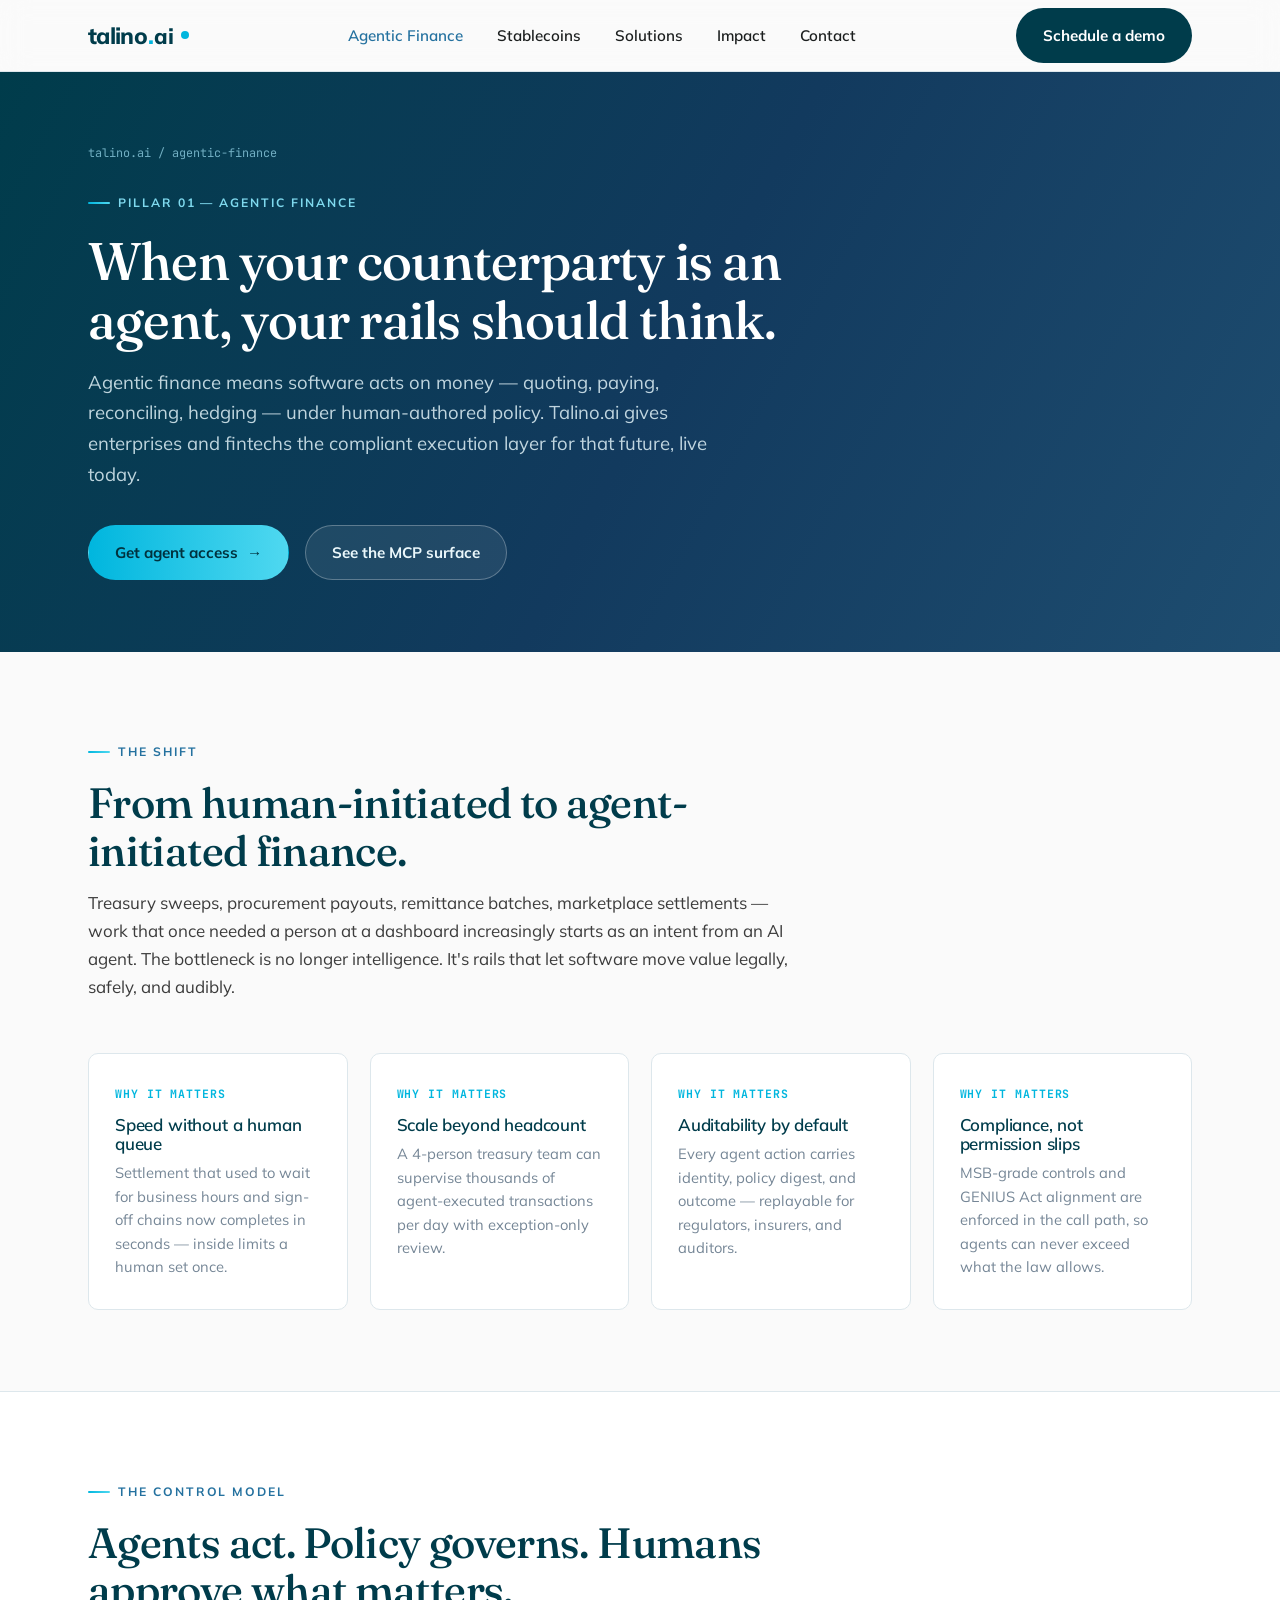
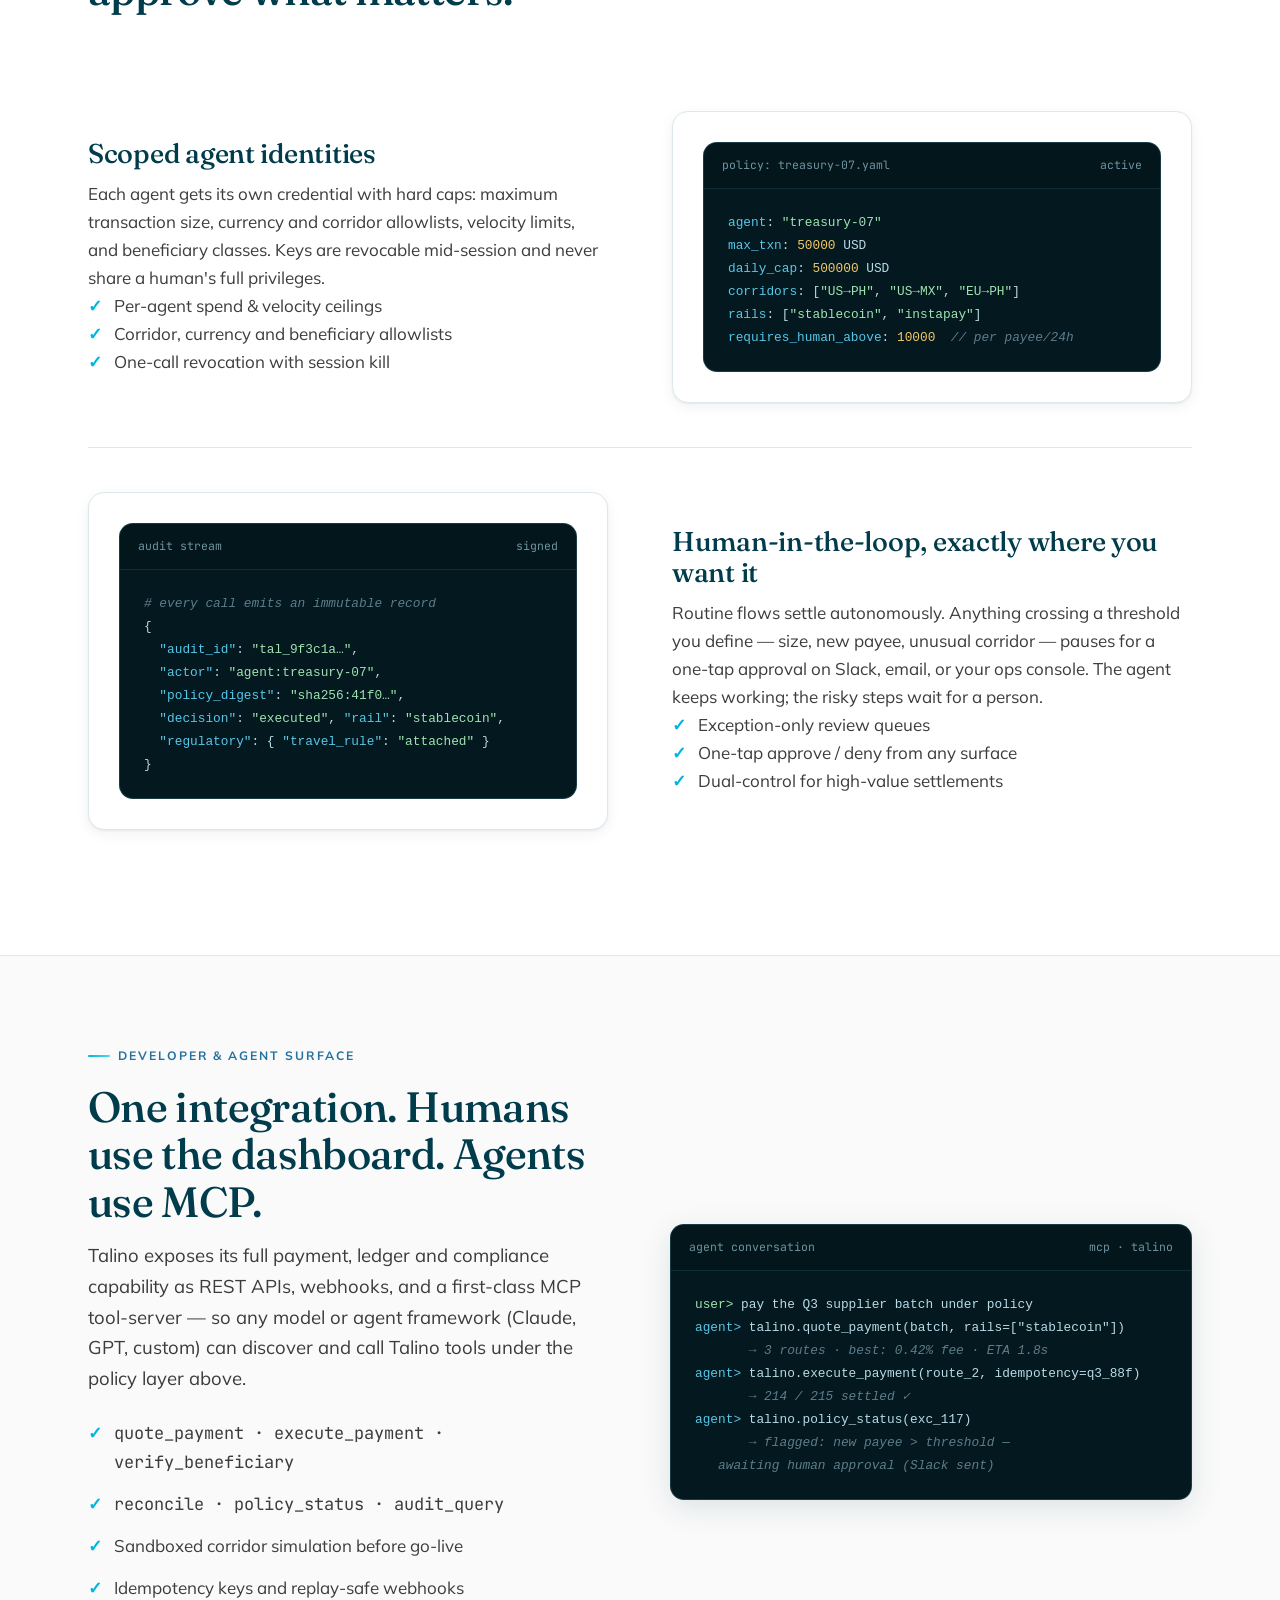
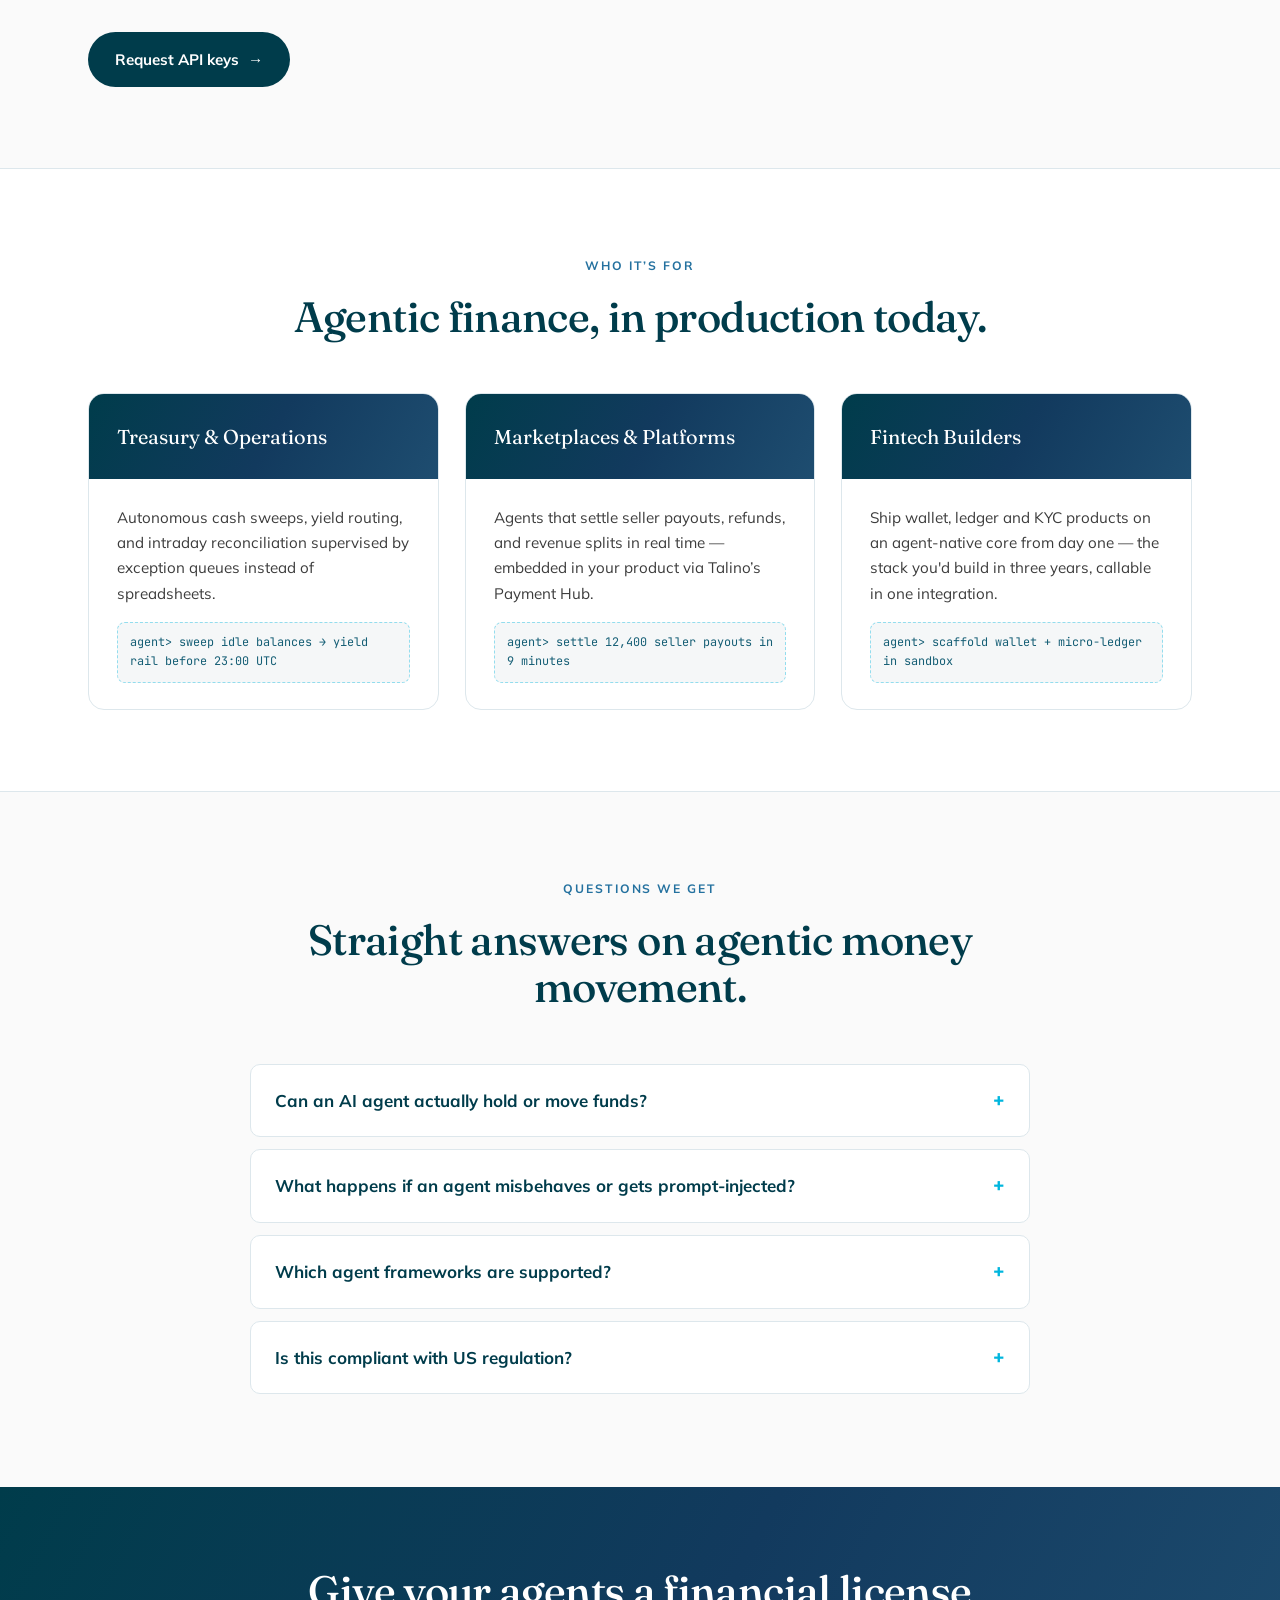
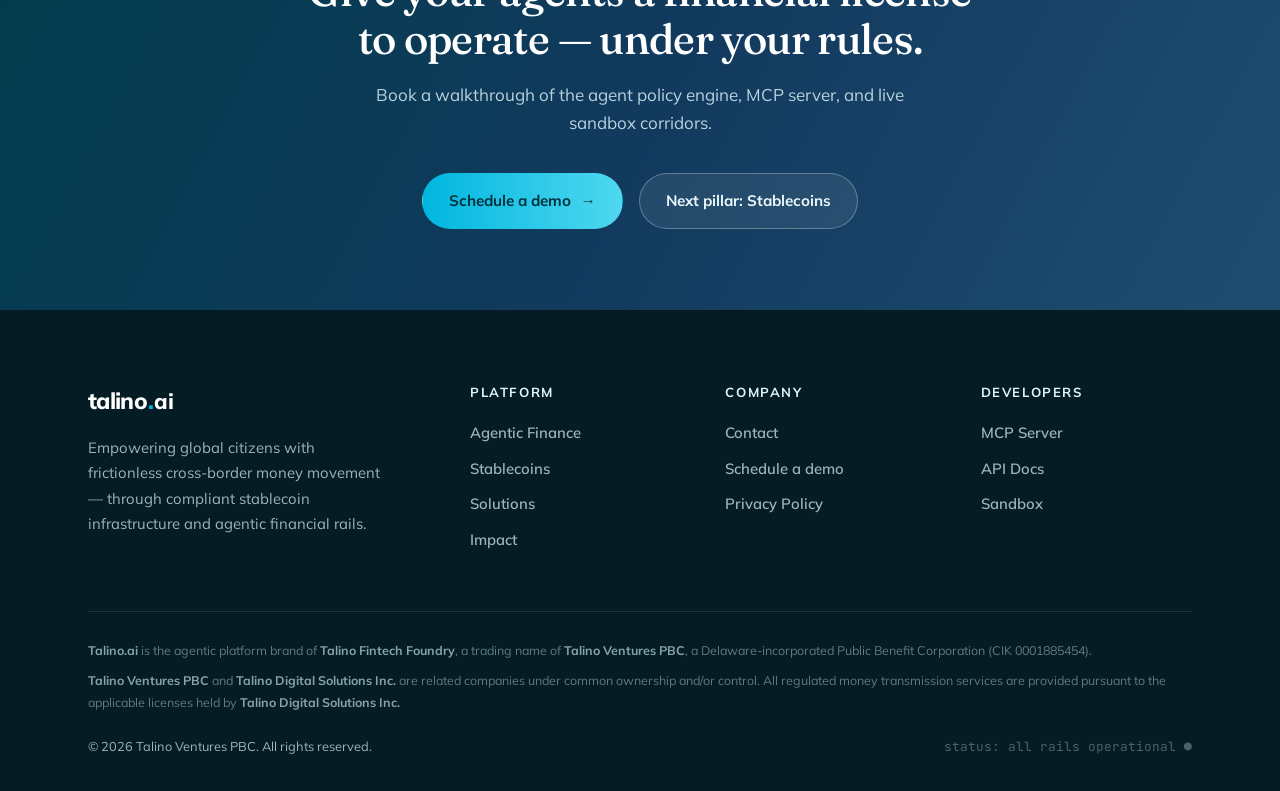
==== agentic-finance.html @ b6d3e9be "Initial Talino.ai site: agentic finance + stablecoin pillars Static HTML/CSS/JS build evolving talin" ====
<!DOCTYPE html>
<html lang="en">
<head>
<meta charset="UTF-8">
<meta name="viewport" content="width=device-width, initial-scale=1.0">
<title>Agentic Finance — Talino.ai</title>
<meta name="description" content="Financial infrastructure built for AI agents: MCP-ready payment rails, scoped credentials, policy engines, and compliance as code.">
<link rel="preconnect" href="https://fonts.googleapis.com">
<link rel="preconnect" href="https://fonts.gstatic.com" crossorigin>
<link href="https://fonts.googleapis.com/css2?family=Mulish:wght@400;500;600;700;800;900&family=Fraunces:ital,opsz,wght@0,9..144,400;0,9..144,500;0,9..144,600;1,9..144,400&family=JetBrains+Mono:wght@400;500;700&display=swap" rel="stylesheet">
<link rel="stylesheet" href="assets/css/main.css">
<link rel="icon" href="data:image/svg+xml,<svg xmlns='http://www.w3.org/2000/svg' viewBox='0 0 32 32'><rect width='32' height='32' rx='7' fill='%23003c4b'/><text x='16' y='22' font-family='sans-serif' font-size='17' font-weight='900' fill='%2300b6de' text-anchor='middle'>T</text></svg>">
</head>
<body>

<header class="site-header">
  <div class="container nav-wrap">
    <a href="index.html" class="logo">talino<span class="dot">.</span><span class="tld">ai</span><span class="pulse"></span></a>
    <nav class="main-nav" id="mainNav">
      <a class="nav-link active" href="agentic-finance.html">Agentic Finance</a>
      <a class="nav-link" href="stablecoins.html">Stablecoins</a>
      <a class="nav-link" href="solutions.html">Solutions</a>
      <a class="nav-link" href="index.html#impact">Impact</a>
      <a class="nav-link" href="contact.html">Contact</a>
    </nav>
    <div class="nav-cta">
      <a href="contact.html" class="btn btn-primary">Schedule a demo</a>
      <button class="menu-toggle" id="menuToggle" aria-label="Menu"><svg width="22" height="22" viewBox="0 0 24 24" fill="none" stroke="#003c4b" stroke-width="2.4" stroke-linecap="round"><path d="M3 6h18M3 12h18M3 18h18"/></svg></button>
    </div>
  </div>
</header>

<section class="page-hero">
  <div class="glow-orb a"></div>
  <div class="container">
    <div class="crumbs"><a href="index.html">talino.ai</a> / agentic-finance</div>
    <span class="eyebrow on-dark">Pillar 01 — Agentic Finance</span>
    <h1>When your counterparty is an agent, your rails should think.</h1>
    <p class="lead">Agentic finance means software acts on money — quoting, paying, reconciling, hedging — under human-authored policy. Talino.ai gives enterprises and fintechs the compliant execution layer for that future, live today.</p>
    <div class="hero-actions">
      <a href="contact.html" class="btn btn-cyan">Get agent access <span class="arrow">→</span></a>
      <a href="#mcp" class="btn btn-ghost-light">See the MCP surface</a>
    </div>
  </div>
</section>

<section class="section">
  <div class="container">
    <div class="section-head reveal">
      <span class="eyebrow">The shift</span>
      <h2>From human-initiated to agent-initiated finance.</h2>
      <p>Treasury sweeps, procurement payouts, remittance batches, marketplace settlements — work that once needed a person at a dashboard increasingly starts as an intent from an AI agent. The bottleneck is no longer intelligence. It's rails that let software move value legally, safely, and audibly.</p>
    </div>
    <div class="cap-grid">
      <div class="cap-card reveal"><div class="num">WHY IT MATTERS</div><h3>Speed without a human queue</h3><p>Settlement that used to wait for business hours and sign-off chains now completes in seconds — inside limits a human set once.</p></div>
      <div class="cap-card reveal"><div class="num">WHY IT MATTERS</div><h3>Scale beyond headcount</h3><p>A 4-person treasury team can supervise thousands of agent-executed transactions per day with exception-only review.</p></div>
      <div class="cap-card reveal"><div class="num">WHY IT MATTERS</div><h3>Auditability by default</h3><p>Every agent action carries identity, policy digest, and outcome — replayable for regulators, insurers, and auditors.</p></div>
      <div class="cap-card reveal"><div class="num">WHY IT MATTERS</div><h3>Compliance, not permission slips</h3><p>MSB-grade controls and GENIUS Act alignment are enforced in the call path, so agents can never exceed what the law allows.</p></div>
    </div>
  </div>
</section>

<section class="section section-alt">
  <div class="container">
    <div class="section-head reveal">
      <span class="eyebrow">The control model</span>
      <h2>Agents act. Policy governs. Humans approve what matters.</h2>
    </div>
    <div class="feature-row">
      <div class="copy reveal">
        <h3>Scoped agent identities</h3>
        <p>Each agent gets its own credential with hard caps: maximum transaction size, currency and corridor allowlists, velocity limits, and beneficiary classes. Keys are revocable mid-session and never share a human's full privileges.</p>
        <ul class="checklist">
          <li><span class="tick">✓</span> Per-agent spend &amp; velocity ceilings</li>
          <li><span class="tick">✓</span> Corridor, currency and beneficiary allowlists</li>
          <li><span class="tick">✓</span> One-call revocation with session kill</li>
        </ul>
      </div>
      <div class="viz reveal">
        <div class="code-panel" style="box-shadow:none">
          <div class="chead"><span>policy: treasury-07.yaml</span><span>active</span></div>
<pre><span class="tk">agent</span>: <span class="ts">"treasury-07"</span>
<span class="tk">max_txn</span>: <span class="tn">50000</span> USD
<span class="tk">daily_cap</span>: <span class="tn">500000</span> USD
<span class="tk">corridors</span>: [<span class="ts">"US→PH"</span>, <span class="ts">"US→MX"</span>, <span class="ts">"EU→PH"</span>]
<span class="tk">rails</span>: [<span class="ts">"stablecoin"</span>, <span class="ts">"instapay"</span>]
<span class="tk">requires_human_above</span>: <span class="tn">10000</span>  <span class="tc">// per payee/24h</span></pre>
        </div>
      </div>
    </div>
    <div class="feature-row">
      <div class="viz reveal">
        <div class="code-panel" style="box-shadow:none">
          <div class="chead"><span>audit stream</span><span>signed</span></div>
<pre><span class="tc"># every call emits an immutable record</span>
{
  <span class="tk">"audit_id"</span>: <span class="ts">"tal_9f3c1a…"</span>,
  <span class="tk">"actor"</span>: <span class="ts">"agent:treasury-07"</span>,
  <span class="tk">"policy_digest"</span>: <span class="ts">"sha256:41f0…"</span>,
  <span class="tk">"decision"</span>: <span class="ts">"executed"</span>, <span class="tk">"rail"</span>: <span class="ts">"stablecoin"</span>,
  <span class="tk">"regulatory"</span>: { <span class="tk">"travel_rule"</span>: <span class="ts">"attached"</span> }
}</pre>
        </div>
      </div>
      <div class="copy reveal">
        <h3>Human-in-the-loop, exactly where you want it</h3>
        <p>Routine flows settle autonomously. Anything crossing a threshold you define — size, new payee, unusual corridor — pauses for a one-tap approval on Slack, email, or your ops console. The agent keeps working; the risky steps wait for a person.</p>
        <ul class="checklist">
          <li><span class="tick">✓</span> Exception-only review queues</li>
          <li><span class="tick">✓</span> One-tap approve / deny from any surface</li>
          <li><span class="tick">✓</span> Dual-control for high-value settlements</li>
        </ul>
      </div>
    </div>
  </div>
</section>

<section class="section" id="mcp">
  <div class="container">
    <div class="split">
      <div class="reveal">
        <span class="eyebrow">Developer &amp; agent surface</span>
        <h2>One integration. Humans use the dashboard. Agents use MCP.</h2>
        <p class="lead" style="margin-top:14px">Talino exposes its full payment, ledger and compliance capability as REST APIs, webhooks, and a first-class MCP tool-server — so any model or agent framework (Claude, GPT, custom) can discover and call Talino tools under the policy layer above.</p>
        <ul class="checklist">
          <li><span class="tick">✓</span> <span class="mono">quote_payment · execute_payment · verify_beneficiary</span></li>
          <li><span class="tick">✓</span> <span class="mono">reconcile · policy_status · audit_query</span></li>
          <li><span class="tick">✓</span> Sandboxed corridor simulation before go-live</li>
          <li><span class="tick">✓</span> Idempotency keys and replay-safe webhooks</li>
        </ul>
        <div class="hero-actions" style="margin-top:30px">
          <a href="contact.html" class="btn btn-primary">Request API keys <span class="arrow">→</span></a>
        </div>
      </div>
      <div class="code-panel reveal">
        <div class="chead"><span>agent conversation</span><span>mcp · talino</span></div>
<pre><span class="ts">user&gt;</span> pay the Q3 supplier batch under policy
<span class="tk">agent&gt;</span> talino.quote_payment(batch, rails=["stablecoin"])
       <span class="tc">→ 3 routes · best: 0.42% fee · ETA 1.8s</span>
<span class="tk">agent&gt;</span> talino.execute_payment(route_2, idempotency=q3_88f)
       <span class="tc">→ 214 / 215 settled ✓</span>
<span class="tk">agent&gt;</span> talino.policy_status(exc_117)
       <span class="tc">→ flagged: new payee &gt; threshold —</span>
<span class="tc">   awaiting human approval (Slack sent)</span></pre>
      </div>
    </div>
  </div>
</section>

<section class="section section-alt">
  <div class="container">
    <div class="section-head center reveal">
      <span class="eyebrow">Who it&rsquo;s for</span>
      <h2>Agentic finance, in production today.</h2>
    </div>
    <div class="usecase-grid">
      <article class="usecase reveal"><div class="uc-head">Treasury &amp; Operations</div><div class="uc-body"><p>Autonomous cash sweeps, yield routing, and intraday reconciliation supervised by exception queues instead of spreadsheets.</p><div class="agent-call">agent&gt; sweep idle balances → yield rail before 23:00 UTC</div></div></article>
      <article class="usecase reveal"><div class="uc-head">Marketplaces &amp; Platforms</div><div class="uc-body"><p>Agents that settle seller payouts, refunds, and revenue splits in real time — embedded in your product via Talino&rsquo;s Payment Hub.</p><div class="agent-call">agent&gt; settle 12,400 seller payouts in 9 minutes</div></div></article>
      <article class="usecase reveal"><div class="uc-head">Fintech Builders</div><div class="uc-body"><p>Ship wallet, ledger and KYC products on an agent-native core from day one — the stack you'd build in three years, callable in one integration.</p><div class="agent-call">agent&gt; scaffold wallet + micro-ledger in sandbox</div></div></article>
    </div>
  </div>
</section>

<section class="section">
  <div class="container">
    <div class="section-head center reveal"><span class="eyebrow">Questions we get</span><h2>Straight answers on agentic money movement.</h2></div>
    <div class="accordion reveal">
      <details><summary>Can an AI agent actually hold or move funds?</summary><div class="a-body">Agents never custody funds. An agent holds a scoped credential; funds move only through Talino&rsquo;s licensed, regulated rails, subject to policy limits and any human-approval gates you configure. The agent initiates — the platform executes and attests.</div></details>
      <details><summary>What happens if an agent misbehaves or gets prompt-injected?</summary><div class="a-body">Blast radius is capped by design: per-transaction and daily ceilings, beneficiary allowlists, velocity limits, and instant revocation. Anything outside policy doesn't fail silently — it parks in a human review queue with full context.</div></details>
      <details><summary>Which agent frameworks are supported?</summary><div class="a-body">Any that speak MCP or HTTPS. We publish a reference MCP tool-server and OpenAPI spec, with examples for Claude, GPT-style function calling, and LangChain-style orchestration.</div></details>
      <details><summary>Is this compliant with US regulation?</summary><div class="a-body">Talino operates as a registered Money Services Business and aligns its stablecoin infrastructure with the principles of the GENIUS Act. Compliance checks (KYC/AML, Travel Rule, sanctions) execute inline on every transaction, agent-initiated or not.</div></details>
    </div>
  </div>
</section>

<section class="cta-band">
  <div class="container">
    <h2>Give your agents a financial license to operate — under your rules.</h2>
    <p>Book a walkthrough of the agent policy engine, MCP server, and live sandbox corridors.</p>
    <div class="hero-actions"><a href="contact.html" class="btn btn-cyan">Schedule a demo <span class="arrow">→</span></a><a href="stablecoins.html" class="btn btn-ghost-light">Next pillar: Stablecoins</a></div>
  </div>
</section>

<footer class="site-footer">
  <div class="container">
    <div class="footer-grid">
      <div>
        <a href="index.html" class="logo">talino<span class="dot">.</span><span class="tld">ai</span></a>
        <p class="foot-mission">Empowering global citizens with frictionless cross-border money movement — through compliant stablecoin infrastructure and agentic financial rails.</p>
      </div>
      <div class="footer-col"><h4>Platform</h4><a href="agentic-finance.html">Agentic Finance</a><a href="stablecoins.html">Stablecoins</a><a href="solutions.html">Solutions</a><a href="index.html#impact">Impact</a></div>
      <div class="footer-col"><h4>Company</h4><a href="contact.html">Contact</a><a href="contact.html">Schedule a demo</a><a href="privacy.html">Privacy Policy</a></div>
      <div class="footer-col"><h4>Developers</h4><a href="#mcp">MCP Server</a><a href="#mcp">API Docs</a><a href="#mcp">Sandbox</a></div>
    </div>
    <div class="footer-legal">
      <p><strong>Talino.ai</strong> is the agentic platform brand of <strong>Talino Fintech Foundry</strong>, a trading name of <strong>Talino Ventures PBC</strong>, a Delaware-incorporated Public Benefit Corporation (CIK 0001885454).</p>
      <p style="margin-top:8px"><strong>Talino Ventures PBC</strong> and <strong>Talino Digital Solutions Inc.</strong> are related companies under common ownership and/or control. All regulated money transmission services are provided pursuant to the applicable licenses held by <strong>Talino Digital Solutions Inc.</strong></p>
    </div>
    <div class="footer-bottom"><span>© 2026 Talino Ventures PBC. All rights reserved.</span><span class="mono" style="color:#48626c">status: all rails operational ●</span></div>
  </div>
</footer>
<script src="assets/js/main.js"></script>
</body>
</html>
---- assets/css/main.css ----
/* ============================================================
   TALINO.AI — Design System
   Brand base: Talinoventures.com (Webflow) — Mulish + serif
   headlines, deep teal #003C4B, navy #20355A, off-white #FAFAFA
   AI flair: data-teal glow #00B6DE, flow animations, grid motifs
   ============================================================ */

:root {
  /* Brand palette (from talinoventures.com brand.css) */
  --teal-900: #003c4b;
  --teal-800: #0b4a5c;
  --teal-700: #155e75;
  --teal-500: #24719f;
  --navy: #20355a;
  --cyan: #00b6de;
  --ink: #1b1e1e;
  --ink-soft: #3c3c3c;
  --slate: #758696;
  --paper: #fafafa;
  --paper-2: #f5f7f8;
  --mist: #e9f1f5;
  --line: #dde7ec;
  --white: #ffffff;
  --amber: #f59e0b;

  /* AI-flair derivatives */
  --glow: rgba(0, 182, 222, 0.16);
  --grad-hero: linear-gradient(118deg, #003c4b 0%, #123a5e 52%, #1e4d70 100%);
  --grad-cyan: linear-gradient(90deg, #00b6de, #4fd8f0);
  --grad-card-hover: linear-gradient(160deg, rgba(0,182,222,.09), rgba(0,60,75,.05));

  --font-sans: "Mulish", "Plus Jakarta Sans", -apple-system, BlinkMacSystemFont, "Segoe UI", Roboto, sans-serif;
  --font-serif: "Fraunces", "Tiempos Headline", Georgia, "Times New Roman", serif;
  --font-mono: "JetBrains Mono", "SFMono-Regular", Consolas, "Liberation Mono", monospace;

  --radius: 16px;
  --radius-sm: 10px;
  --shadow-sm: 0 1px 2px rgba(16, 42, 54, 0.06), 0 4px 14px rgba(16, 42, 54, 0.06);
  --shadow-md: 0 8px 30px rgba(0, 60, 75, 0.12);
  --shadow-glow: 0 0 0 1px rgba(0, 182, 222, 0.25), 0 12px 40px rgba(0, 182, 222, 0.18);

  --container: 1160px;
  --header-h: 72px;
}

* { margin: 0; padding: 0; box-sizing: border-box; }
html { scroll-behavior: smooth; }
body {
  font-family: var(--font-sans);
  font-weight: 400;
  color: var(--ink);
  background: var(--paper);
  line-height: 1.65;
  -webkit-font-smoothing: antialiased;
  font-size: 17px;
}
img, svg { max-width: 100%; display: block; }
a { color: var(--teal-500); text-decoration: none; transition: color .2s ease; }
a:hover { color: var(--cyan); }
.container { max-width: var(--container); margin: 0 auto; padding: 0 28px; }

h1, h2, h3 { font-family: var(--font-serif); font-weight: 500; color: var(--teal-900); line-height: 1.12; letter-spacing: -0.015em; }
h1 { font-size: clamp(2.5rem, 5.2vw, 4rem); }
h2 { font-size: clamp(1.9rem, 3.4vw, 2.65rem); }
h3 { font-size: 1.32rem; font-weight: 600; font-family: var(--font-sans); letter-spacing: -0.01em; }
p.lead { font-size: 1.16rem; color: var(--ink-soft); max-width: 640px; }

/* ---------- eyebrow / labels ---------- */
.eyebrow {
  display: inline-flex; align-items: center; gap: 8px;
  font-size: .76rem; font-weight: 700; letter-spacing: .16em;
  text-transform: uppercase; color: var(--teal-500);
  margin-bottom: 18px;
}
.eyebrow::before {
  content: ""; width: 22px; height: 2px; background: var(--grad-cyan); border-radius: 2px;
}
.eyebrow.on-dark { color: #7fd9ee; }

.mono { font-family: var(--font-mono); }

/* ============================================================
   HEADER
   ============================================================ */
.site-header {
  position: sticky; top: 0; z-index: 100;
  height: var(--header-h);
  display: flex; align-items: center;
  background: rgba(250, 250, 250, 0.82);
  backdrop-filter: blur(14px);
  -webkit-backdrop-filter: blur(14px);
  border-bottom: 1px solid var(--line);
}
.nav-wrap { display: flex; align-items: center; justify-content: space-between; width: 100%; }
.logo { display: flex; align-items: baseline; gap: 1px; font-family: var(--font-sans); font-weight: 800; font-size: 1.42rem; color: var(--teal-900); letter-spacing: -0.03em; }
.logo .dot { color: var(--cyan); }
.logo .tld { font-size: .95em; }
.logo .pulse {
  width: 8px; height: 8px; border-radius: 50%;
  background: var(--cyan); align-self: center; margin-left: 7px;
  box-shadow: 0 0 0 0 var(--glow);
  animation: pulse 2.4s infinite;
}
@keyframes pulse {
  0% { box-shadow: 0 0 0 0 rgba(0,182,222,.45); }
  70% { box-shadow: 0 0 0 10px rgba(0,182,222,0); }
  100% { box-shadow: 0 0 0 0 rgba(0,182,222,0); }
}
.main-nav { display: flex; align-items: center; gap: 34px; }
.main-nav a.nav-link { color: var(--ink); font-weight: 600; font-size: .95rem; }
.main-nav a.nav-link:hover, .main-nav a.nav-link.active { color: var(--teal-500); }
.nav-cta { display: flex; align-items: center; gap: 14px; }

.menu-toggle { display: none; background: none; border: 0; cursor: pointer; }

/* ============================================================
   BUTTONS
   ============================================================ */
.btn {
  display: inline-flex; align-items: center; gap: 9px;
  font-family: var(--font-sans); font-weight: 700; font-size: .95rem;
  padding: 14px 26px; border-radius: 999px; border: 1px solid transparent;
  cursor: pointer; transition: all .22s ease; white-space: nowrap;
}
.btn-primary { background: var(--teal-900); color: var(--white); }
.btn-primary:hover { background: var(--teal-700); color: #fff; box-shadow: var(--shadow-glow); transform: translateY(-1px); }
.btn-cyan { background: var(--grad-cyan); color: #00323e; }
.btn-cyan:hover { color: #00323e; box-shadow: 0 10px 30px rgba(0,182,222,.35); transform: translateY(-1px); }
.btn-ghost { background: transparent; color: var(--teal-900); border-color: var(--line); }
.btn-ghost:hover { border-color: var(--cyan); color: var(--teal-700); }
.btn-ghost-light { background: rgba(255,255,255,.08); color: #eaf7fb; border-color: rgba(255,255,255,.28); }
.btn-ghost-light:hover { color: #fff; border-color: var(--cyan); }
.btn .arrow { transition: transform .2s ease; }
.btn:hover .arrow { transform: translateX(3px); }

/* ============================================================
   HERO
   ============================================================ */
.hero {
  position: relative; overflow: hidden;
  background: var(--grad-hero);
  color: var(--white);
  padding: clamp(72px, 10vh, 120px) 0 clamp(88px, 12vh, 140px);
}
.hero .mesh { position: absolute; inset: 0; pointer-events: none; }
.hero .glow-orb {
  position: absolute; border-radius: 50%; filter: blur(90px); opacity: .5; pointer-events: none;
}
.hero .glow-orb.a { width: 480px; height: 480px; background: rgba(0,182,222,.35); top: -140px; right: -80px; animation: drift 14s ease-in-out infinite alternate; }
.hero .glow-orb.b { width: 380px; height: 380px; background: rgba(36,113,159,.4); bottom: -160px; left: -100px; animation: drift 18s ease-in-out infinite alternate-reverse; }
@keyframes drift { from { transform: translate(0,0) scale(1); } to { transform: translate(-40px, 30px) scale(1.12); } }

.hero-grid { position: relative; display: grid; grid-template-columns: 1.08fr .92fr; gap: 56px; align-items: center; }
.hero h1 { color: #fff; }
.hero h1 em { font-style: italic; color: #6fdcf3; }
.hero p.lead { color: rgba(226, 240, 246, 0.86); margin-top: 22px; font-size: 1.14rem; }
.hero-actions { display: flex; gap: 16px; margin-top: 36px; flex-wrap: wrap; }

/* typewriter role line */
.agent-line {
  margin-top: 30px; display: inline-flex; align-items: center; gap: 12px;
  font-family: var(--font-mono); font-size: .88rem; color: #9be8f7;
  background: rgba(0, 30, 40, 0.35);
  border: 1px solid rgba(127, 217, 238, 0.28);
  padding: 10px 18px; border-radius: 8px;
}
.agent-line .prompt { color: var(--cyan); }
.agent-line .cursor { display: inline-block; width: 8px; height: 1.05em; background: #9be8f7; vertical-align: text-bottom; animation: blink 1.05s steps(1) infinite; }
@keyframes blink { 50% { opacity: 0; } }

/* partner chips under hero */
.trust-strip { margin-top: 48px; }
.trust-strip .label { font-size: .72rem; letter-spacing: .14em; text-transform: uppercase; color: rgba(200, 226, 236, .55); font-weight: 700; }
.trust-strip .chips { display: flex; flex-wrap: wrap; gap: 10px; margin-top: 12px; }
.chip {
  font-size: .8rem; font-weight: 700; color: #cfeef7;
  border: 1px solid rgba(127,217,238,.3); border-radius: 999px; padding: 6px 14px;
  background: rgba(0, 40, 52, .3);
}

/* ---------- hero visual: agent terminal card ---------- */
.hero-visual { position: relative; }
.terminal-card {
  background: rgba(4, 24, 32, 0.72);
  border: 1px solid rgba(127, 217, 238, 0.22);
  border-radius: 14px; overflow: hidden;
  box-shadow: 0 30px 80px rgba(0, 10, 16, 0.5);
  font-family: var(--font-mono); font-size: .82rem; line-height: 1.75;
}
.terminal-card .tbar { display: flex; align-items: center; gap: 7px; padding: 12px 16px; border-bottom: 1px solid rgba(127,217,238,.14); background: rgba(0, 20, 28, .5); }
.terminal-card .tbar i { width: 10px; height: 10px; border-radius: 50%; display: inline-block; }
.terminal-card .tbar i:nth-child(1){background:#ff5f57}.terminal-card .tbar i:nth-child(2){background:#febc2e}.terminal-card .tbar i:nth-child(3){background:#28c840}
.terminal-card .tbar .tname { margin-left: 8px; color: #6f93a0; font-size: .74rem; }
.terminal-card pre { padding: 20px 22px; color: #b8dbe6; overflow-x: auto; }
.tk { color: #57c7e8; }         /* keys */
.tn { color: #f3c969; }         /* numbers */
.ts { color: #9fe3b1; }         /* strings */
.tc { color: #5d7d8a; font-style: italic; }  /* comments */
.agent-tag {
  display: inline-flex; align-items: center; gap: 8px;
  background: #07222c; border: 1px solid rgba(127,217,238,.35);
  padding: 5px 12px; border-radius: 999px; font-size: .8rem; color: #8fe0f4;
}
.agent-tag .live { width: 7px; height: 7px; border-radius: 50%; background: #2ee6a8; box-shadow: 0 0 8px #2ee6a8; animation: pulse 1.8s infinite; }

/* ============================================================
   SECTIONS
   ============================================================ */
.section { padding: clamp(72px, 9vh, 110px) 0; }
.section-alt { background: var(--white); border-top: 1px solid var(--line); border-bottom: 1px solid var(--line); }
.section-head { max-width: 720px; margin-bottom: 52px; }
.section-head p { margin-top: 14px; color: var(--ink-soft); font-size: 1.06rem; }
.section-head.center { margin-left: auto; margin-right: auto; text-align: center; }
.section-head.center .eyebrow { justify-content: center; }
.section-head.center .eyebrow::before { display: none; }

/* ---------- pillar cards ---------- */
.pillars { display: grid; grid-template-columns: 1fr 1fr; gap: 28px; }
.pillar-card {
  position: relative; overflow: hidden;
  background: var(--white);
  border: 1px solid var(--line);
  border-radius: var(--radius);
  padding: 42px 40px;
  box-shadow: var(--shadow-sm);
  transition: transform .25s ease, box-shadow .25s ease;
}
.section-alt .pillar-card { background: var(--paper); }
.pillar-card:hover { transform: translateY(-5px); box-shadow: var(--shadow-md); }
.pillar-card::after {
  content: ""; position: absolute; inset: 0; opacity: 0;
  background: var(--grad-card-hover); transition: opacity .25s ease; pointer-events: none;
}
.pillar-card:hover::after { opacity: 1; }
.pillar-card .icon {
  width: 60px; height: 60px; border-radius: 14px;
  display: grid; place-items: center; margin-bottom: 26px;
  background: var(--mist); color: var(--teal-900);
}
.pillar-card .icon svg { width: 30px; height: 30px; }
.pillar-card h3 { font-size: 1.45rem; font-family: var(--font-serif); font-weight: 500; margin-bottom: 12px; }
.pillar-card p { color: var(--ink-soft); }
.pillar-card .card-links { margin-top: 22px; display: flex; flex-direction: column; gap: 6px; }
.pillar-card .card-links a { font-weight: 700; font-size: .92rem; }
.pillar-card .card-links a::after { content: " →"; }
.pillar-card .badge {
  position: absolute; top: 26px; right: 26px; font-size: .68rem; font-weight: 800;
  letter-spacing: .1em; text-transform: uppercase; padding: 5px 12px; border-radius: 999px;
}
.badge-teal { background: rgba(0,182,222,.12); color: var(--teal-700); border: 1px solid rgba(0,182,222,.35); }
.badge-navy { background: rgba(32,53,90,.08); color: var(--navy); border: 1px solid rgba(32,53,90,.25); }

/* ---------- capability grid ---------- */
.cap-grid { display: grid; grid-template-columns: repeat(4, 1fr); gap: 22px; }
.cap-card {
  background: var(--white); border: 1px solid var(--line); border-radius: var(--radius-sm);
  padding: 30px 26px; transition: border-color .2s ease, box-shadow .2s ease, transform .2s ease;
}
.cap-card:hover { border-color: rgba(0,182,222,.5); box-shadow: 0 10px 30px rgba(0,60,75,.08); transform: translateY(-3px); }
.cap-card .num { font-family: var(--font-mono); font-size: .72rem; color: var(--cyan); font-weight: 700; letter-spacing: .08em; }
.cap-card h3 { font-size: 1.06rem; margin: 12px 0 8px; }
.cap-card p { font-size: .92rem; color: var(--slate); line-height: 1.6; }

/* ---------- dual-rail flow section ---------- */
.flow-section { background: var(--grad-hero); color: #fff; position: relative; overflow: hidden; }
.flow-section h2 { color: #fff; }
.flow-section .rail-viz { margin-top: 54px; }
.flow-section .rail-viz svg { width: 100%; height: auto; }
.rail-label { font-family: var(--font-mono); font-size: 11px; fill: #8fd4e6; letter-spacing: .06em; }
.rail-node { fill: #06232e; stroke: rgba(127,217,238,.5); stroke-width: 1.4; }
.rail-node-core { fill: var(--cyan); filter: drop-shadow(0 0 6px rgba(0,182,222,.9)); }
.dash-flow { stroke-dasharray: 7 9; animation: dashmove 1.6s linear infinite; }
@keyframes dashmove { to { stroke-dashoffset: -32; } }
.packet { fill: #7fe9ff; filter: drop-shadow(0 0 5px #00b6de); }

/* stats row */
.stats { display: grid; grid-template-columns: repeat(4, 1fr); gap: 30px; margin-top: 60px; }
.stat { border-left: 2px solid rgba(127,217,238,.4); padding-left: 20px; }
.stat .v { font-family: var(--font-serif); font-size: 2.3rem; color: #8fe0f4; line-height: 1.1; }
.stat .k { font-size: .86rem; color: rgba(210,234,242,.72); margin-top: 6px; }

/* ---------- how it works ---------- */
.steps { display: grid; grid-template-columns: repeat(3, 1fr); gap: 34px; counter-reset: step; }
.step { position: relative; padding-top: 18px; }
.step .step-num {
  font-family: var(--font-mono); font-weight: 700; font-size: .8rem;
  color: var(--white); background: var(--teal-900);
  width: 38px; height: 38px; border-radius: 50%;
  display: grid; place-items: center; margin-bottom: 20px;
  box-shadow: 0 0 0 5px var(--mist);
}
.step h3 { margin-bottom: 10px; }
.step p { color: var(--ink-soft); font-size: .97rem; }
.step::after {
  content: ""; position: absolute; top: 37px; left: 52px; right: -17px; height: 2px;
  background: repeating-linear-gradient(90deg, var(--line) 0 6px, transparent 6px 12px);
}
.step:last-child::after { display: none; }

/* ---------- code / API block ---------- */
.split { display: grid; grid-template-columns: 1fr 1fr; gap: 60px; align-items: center; }
.code-panel {
  background: #04181f; border: 1px solid rgba(127,217,238,.18); border-radius: 14px;
  font-family: var(--font-mono); font-size: .8rem; line-height: 1.8; overflow: hidden;
  box-shadow: var(--shadow-md);
}
.code-panel .chead { display: flex; justify-content: space-between; padding: 12px 18px; color: #6f93a0; font-size: .72rem; border-bottom: 1px solid rgba(127,217,238,.12); background: rgba(0,20,28,.6); }
.code-panel pre { padding: 22px 24px; color: #b8dbe6; overflow-x: auto; }
.split .checklist { margin-top: 26px; display: flex; flex-direction: column; gap: 14px; }
.checklist li { list-style: none; display: flex; gap: 12px; color: var(--ink-soft); }
.checklist .tick { color: var(--cyan); font-weight: 800; }

/* ---------- compliance band ---------- */
.compliance {
  background: var(--mist);
  border: 1px solid var(--line); border-radius: var(--radius);
  padding: 46px 48px; display: flex; gap: 40px; align-items: center; flex-wrap: wrap;
}
.compliance .shield { flex: 0 0 auto; color: var(--teal-900); }
.compliance .body { flex: 1; min-width: 280px; }
.compliance h3 { font-family: var(--font-serif); font-size: 1.5rem; font-weight: 500; margin-bottom: 10px; }
.compliance p { color: var(--ink-soft); font-size: .98rem; }
.compliance .pills { display: flex; gap: 10px; flex-wrap: wrap; margin-top: 18px; }
.compliance .pills span {
  font-size: .76rem; font-weight: 800; letter-spacing: .04em; color: var(--teal-900);
  background: var(--white); border: 1px solid var(--line); padding: 7px 14px; border-radius: 999px;
}

/* ---------- use cases ---------- */
.usecase-grid { display: grid; grid-template-columns: repeat(3, 1fr); gap: 26px; }
.usecase {
  border: 1px solid var(--line); border-radius: var(--radius); overflow: hidden;
  background: var(--white); display: flex; flex-direction: column;
  transition: transform .25s ease, box-shadow .25s ease;
}
.usecase:hover { transform: translateY(-5px); box-shadow: var(--shadow-md); }
.usecase .uc-head {
  padding: 26px 28px; background: var(--grad-hero); color: #fff;
  font-family: var(--font-serif); font-size: 1.25rem;
}
.usecase .uc-body { padding: 26px 28px; flex: 1; }
.usecase .uc-body p { color: var(--ink-soft); font-size: .95rem; }
.usecase .uc-body .agent-call { margin-top: 16px; font-family: var(--font-mono); font-size: .74rem; color: var(--teal-700); background: var(--paper-2); border: 1px dashed rgba(0,182,222,.4); padding: 10px 12px; border-radius: 8px; }

/* ---------- CTA band ---------- */
.cta-band { background: var(--grad-hero); position: relative; overflow: hidden; border-radius: 0; }
.cta-band .container { position: relative; text-align: center; padding-top: clamp(70px, 9vh, 100px); padding-bottom: clamp(70px, 9vh, 100px); }
.cta-band h2 { color: #fff; max-width: 680px; margin: 0 auto 18px; }
.cta-band p { color: rgba(214, 236, 244, .85); max-width: 560px; margin: 0 auto 34px; }
.cta-band .hero-actions { justify-content: center; }

/* ---------- quote ---------- */
.pull-quote { max-width: 860px; margin: 0 auto; text-align: center; }
.pull-quote blockquote { font-family: var(--font-serif); font-size: clamp(1.4rem, 2.6vw, 1.9rem); color: var(--teal-900); line-height: 1.4; }
.pull-quote cite { display: block; margin-top: 22px; font-style: normal; color: var(--slate); font-size: .95rem; font-weight: 700; }

/* ---------- page hero (inner pages) ---------- */
.page-hero { background: var(--grad-hero); color: #fff; padding: clamp(64px, 8vh, 96px) 0; position: relative; overflow: hidden; }
.page-hero h1 { color: #fff; font-size: clamp(2.2rem, 4.4vw, 3.3rem); max-width: 760px; }
.page-hero p.lead { color: rgba(222, 240, 246, .85); margin-top: 18px; }
.page-hero .crumbs { font-family: var(--font-mono); font-size: .74rem; color: rgba(159, 224, 243, .7); margin-bottom: 20px; }
.page-hero .crumbs a { color: inherit; }

/* ---------- feature rows ---------- */
.feature-row { display: grid; grid-template-columns: 1fr 1fr; gap: 64px; align-items: center; padding: 44px 0; }
.feature-row + .feature-row { border-top: 1px solid var(--line); }
.feature-row .copy h3 { font-family: var(--font-serif); font-weight: 500; font-size: 1.7rem; margin-bottom: 12px; }
.feature-row .copy p { color: var(--ink-soft); }
.feature-row .viz {
  border: 1px solid var(--line); border-radius: var(--radius); background: var(--white);
  padding: 30px; box-shadow: var(--shadow-sm);
}

/* ---------- table (stablecoin page) ---------- */
.compare { width: 100%; border-collapse: collapse; background: var(--white); border-radius: var(--radius); overflow: hidden; box-shadow: var(--shadow-sm); }
.compare th, .compare td { padding: 18px 24px; text-align: left; border-bottom: 1px solid var(--line); font-size: .95rem; }
.compare th { background: var(--teal-900); color: #fff; font-weight: 700; letter-spacing: .02em; }
.compare tr:last-child td { border-bottom: 0; }
.compare td.hl { color: var(--teal-700); font-weight: 800; }

/* ---------- accordion ---------- */
.accordion { max-width: 780px; margin: 0 auto; }
.accordion details { background: var(--white); border: 1px solid var(--line); border-radius: var(--radius-sm); margin-bottom: 12px; overflow: hidden; }
.accordion summary { cursor: pointer; list-style: none; padding: 20px 24px; font-weight: 700; color: var(--teal-900); display: flex; justify-content: space-between; align-items: center; }
.accordion summary::-webkit-details-marker { display: none; }
.accordion summary::after { content: "+"; font-family: var(--font-mono); color: var(--cyan); font-size: 1.2rem; transition: transform .2s; }
.accordion details[open] summary::after { transform: rotate(45deg); }
.accordion .a-body { padding: 0 24px 22px; color: var(--ink-soft); font-size: .97rem; }

/* ============================================================
   CONTACT / FORMS
   ============================================================ */
.form-card {
  background: var(--white); border: 1px solid var(--line); border-radius: var(--radius);
  padding: 40px 38px; box-shadow: var(--shadow-md);
}
.form-card label {
  display: block; font-weight: 700; font-size: .85rem; color: var(--teal-900);
  margin-bottom: 18px;
}
.form-card input, .form-card select, .form-card textarea {
  width: 100%; margin-top: 7px; font-family: var(--font-sans); font-size: .95rem;
  padding: 13px 15px; border: 1px solid var(--line); border-radius: var(--radius-sm);
  background: var(--paper); color: var(--ink); transition: border-color .2s, box-shadow .2s;
}
.form-card input:focus, .form-card select:focus, .form-card textarea:focus {
  outline: none; border-color: var(--cyan); box-shadow: 0 0 0 3px var(--glow);
}
.form-card textarea { resize: vertical; }
.contact-channels { list-style: none; display: flex; flex-direction: column; gap: 18px; margin-top: 8px; }
.contact-channels li { display: flex; flex-direction: column; gap: 2px; border-bottom: 1px dashed var(--line); padding-bottom: 14px; }
.cc-label { font-size: .72rem; font-weight: 800; letter-spacing: .12em; text-transform: uppercase; color: var(--slate); }
.contact-channels a { font-weight: 700; font-size: 1.05rem; }

/* ============================================================
   FOOTER
   ============================================================ */
.site-footer { background: #051c24; color: #9db4bd; padding: 72px 0 34px; font-size: .93rem; }
.footer-grid { display: grid; grid-template-columns: 1.6fr 1fr 1fr 1fr; gap: 44px; padding-bottom: 48px; border-bottom: 1px solid rgba(127,217,238,.14); }
.site-footer .logo { color: #fff; }
.site-footer .foot-mission { margin-top: 16px; max-width: 300px; line-height: 1.7; }
.footer-col h4 { color: #dff3f9; font-size: .82rem; letter-spacing: .12em; text-transform: uppercase; margin-bottom: 18px; font-family: var(--font-sans); }
.footer-col a { display: block; color: #9db4bd; margin-bottom: 11px; font-weight: 600; }
.footer-col a:hover { color: var(--cyan); }
.footer-legal { padding-top: 28px; font-size: .78rem; line-height: 1.75; color: #5f7a84; }
.footer-legal strong { color: #86a3ad; }
.footer-bottom { display: flex; justify-content: space-between; gap: 20px; flex-wrap: wrap; margin-top: 22px; font-size: .8rem; }

/* ============================================================
   REVEAL ON SCROLL
   ============================================================ */
.reveal { opacity: 0; transform: translateY(26px); transition: opacity .7s ease, transform .7s ease; }
.reveal.in { opacity: 1; transform: none; }
@media (prefers-reduced-motion: reduce) {
  *, *::before, *::after { animation: none !important; transition: none !important; }
  .reveal { opacity: 1; transform: none; }
}

/* ============================================================
   RESPONSIVE
   ============================================================ */
@media (max-width: 1000px) {
  .hero-grid, .split, .feature-row { grid-template-columns: 1fr; gap: 44px; }
  .cap-grid { grid-template-columns: repeat(2, 1fr); }
  .stats { grid-template-columns: repeat(2, 1fr); }
  .footer-grid { grid-template-columns: 1fr 1fr; }
  .usecase-grid, .steps { grid-template-columns: 1fr; }
  .step::after { display: none; }
}
@media (max-width: 720px) {
  body { font-size: 16px; }
  .pillars { grid-template-columns: 1fr; }
  .cap-grid { grid-template-columns: 1fr; }
  .main-nav { display: none; position: absolute; top: var(--header-h); left: 0; right: 0; background: var(--white); flex-direction: column; padding: 24px; gap: 20px; border-bottom: 1px solid var(--line); box-shadow: var(--shadow-md); }
  .main-nav.open { display: flex; }
  .menu-toggle { display: grid; place-items: center; width: 42px; height: 42px; }
  .nav-cta .btn { display: none; }
  .compliance { flex-direction: column; padding: 32px 26px; }
  .stats { grid-template-columns: 1fr 1fr; gap: 20px; }
}
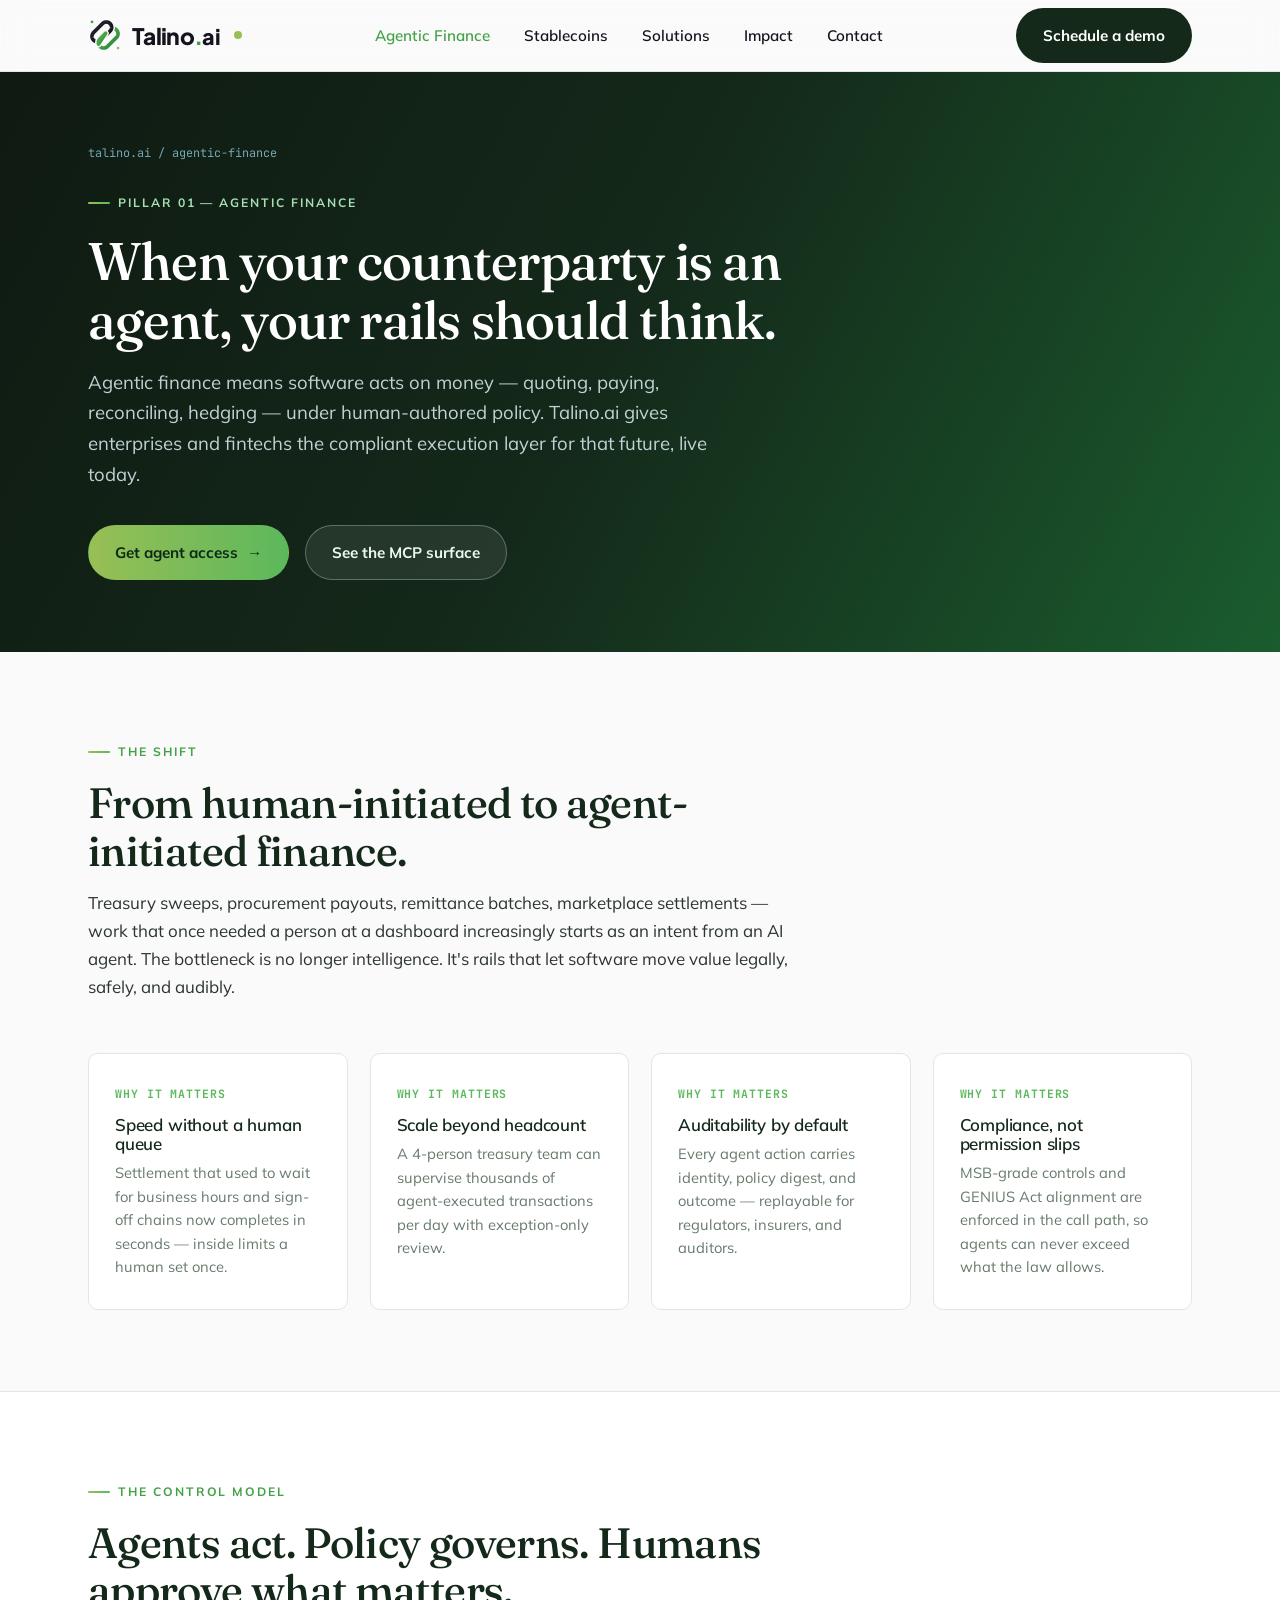
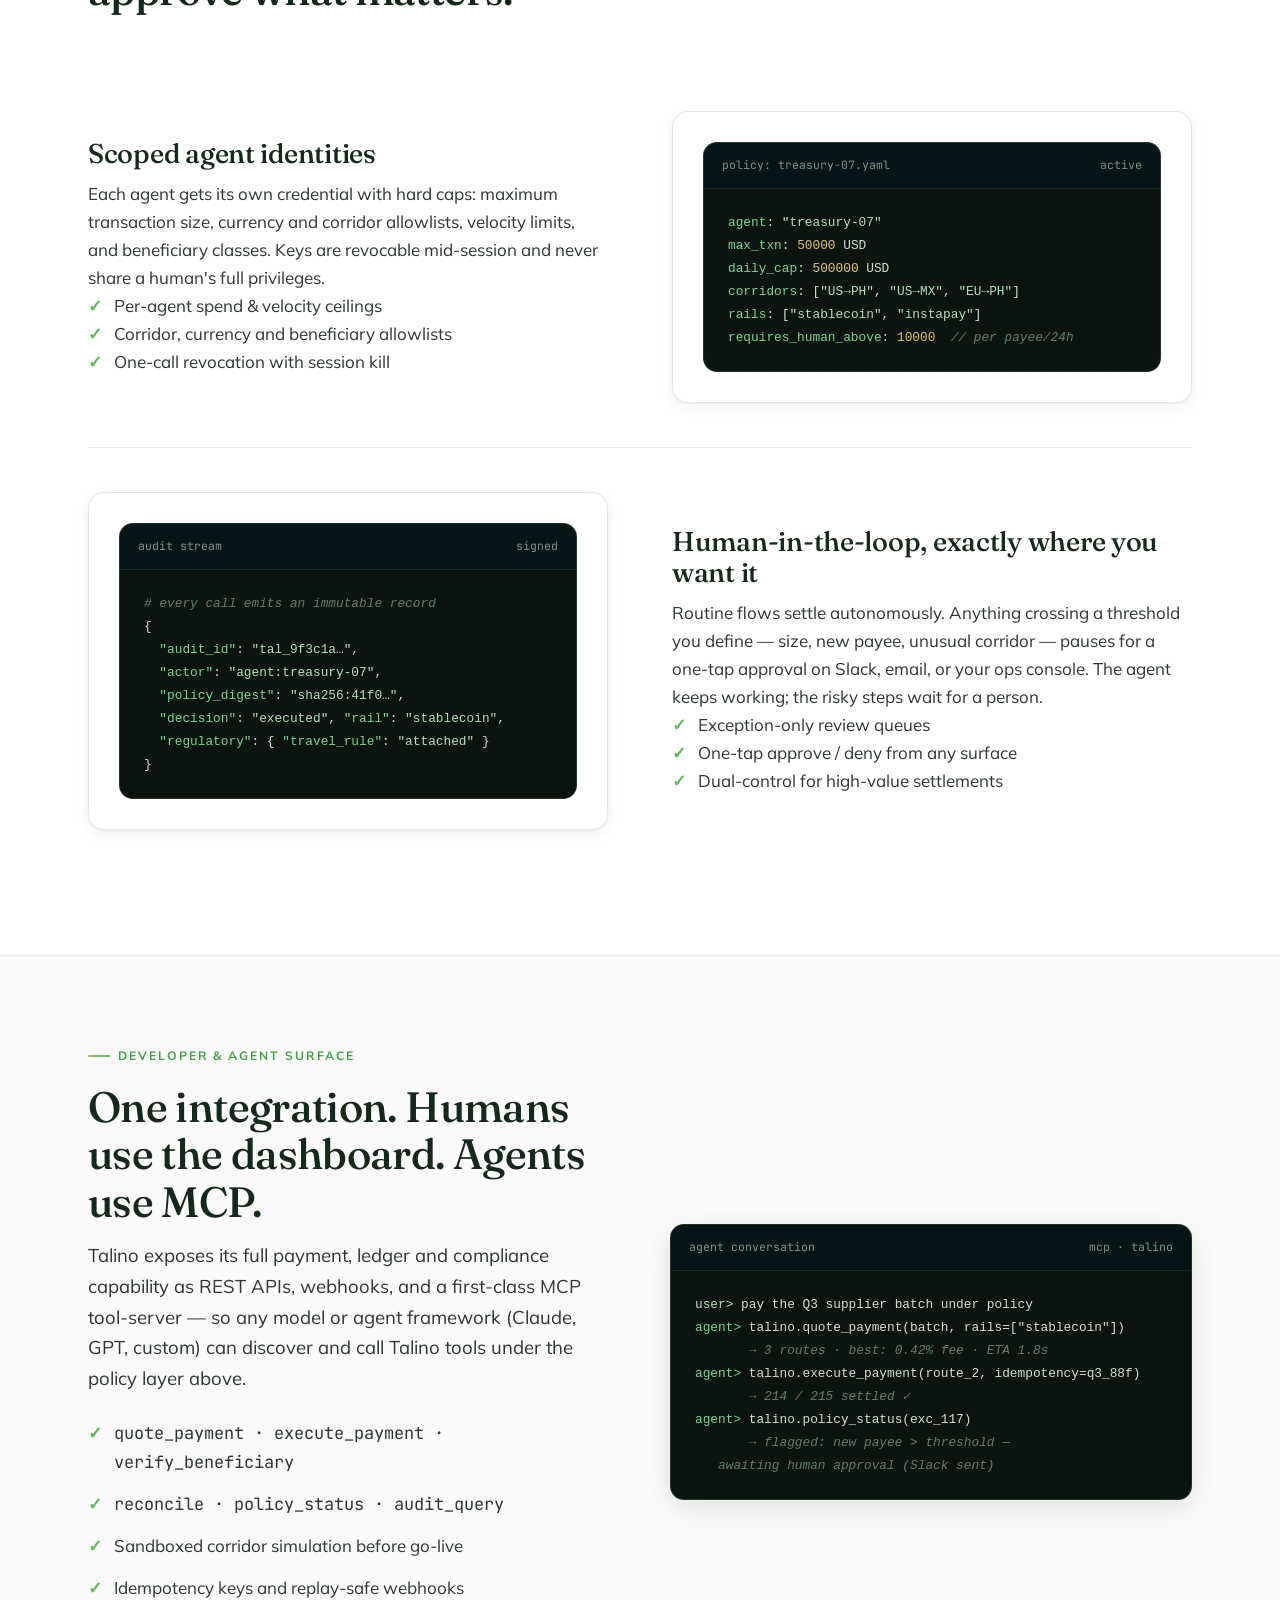
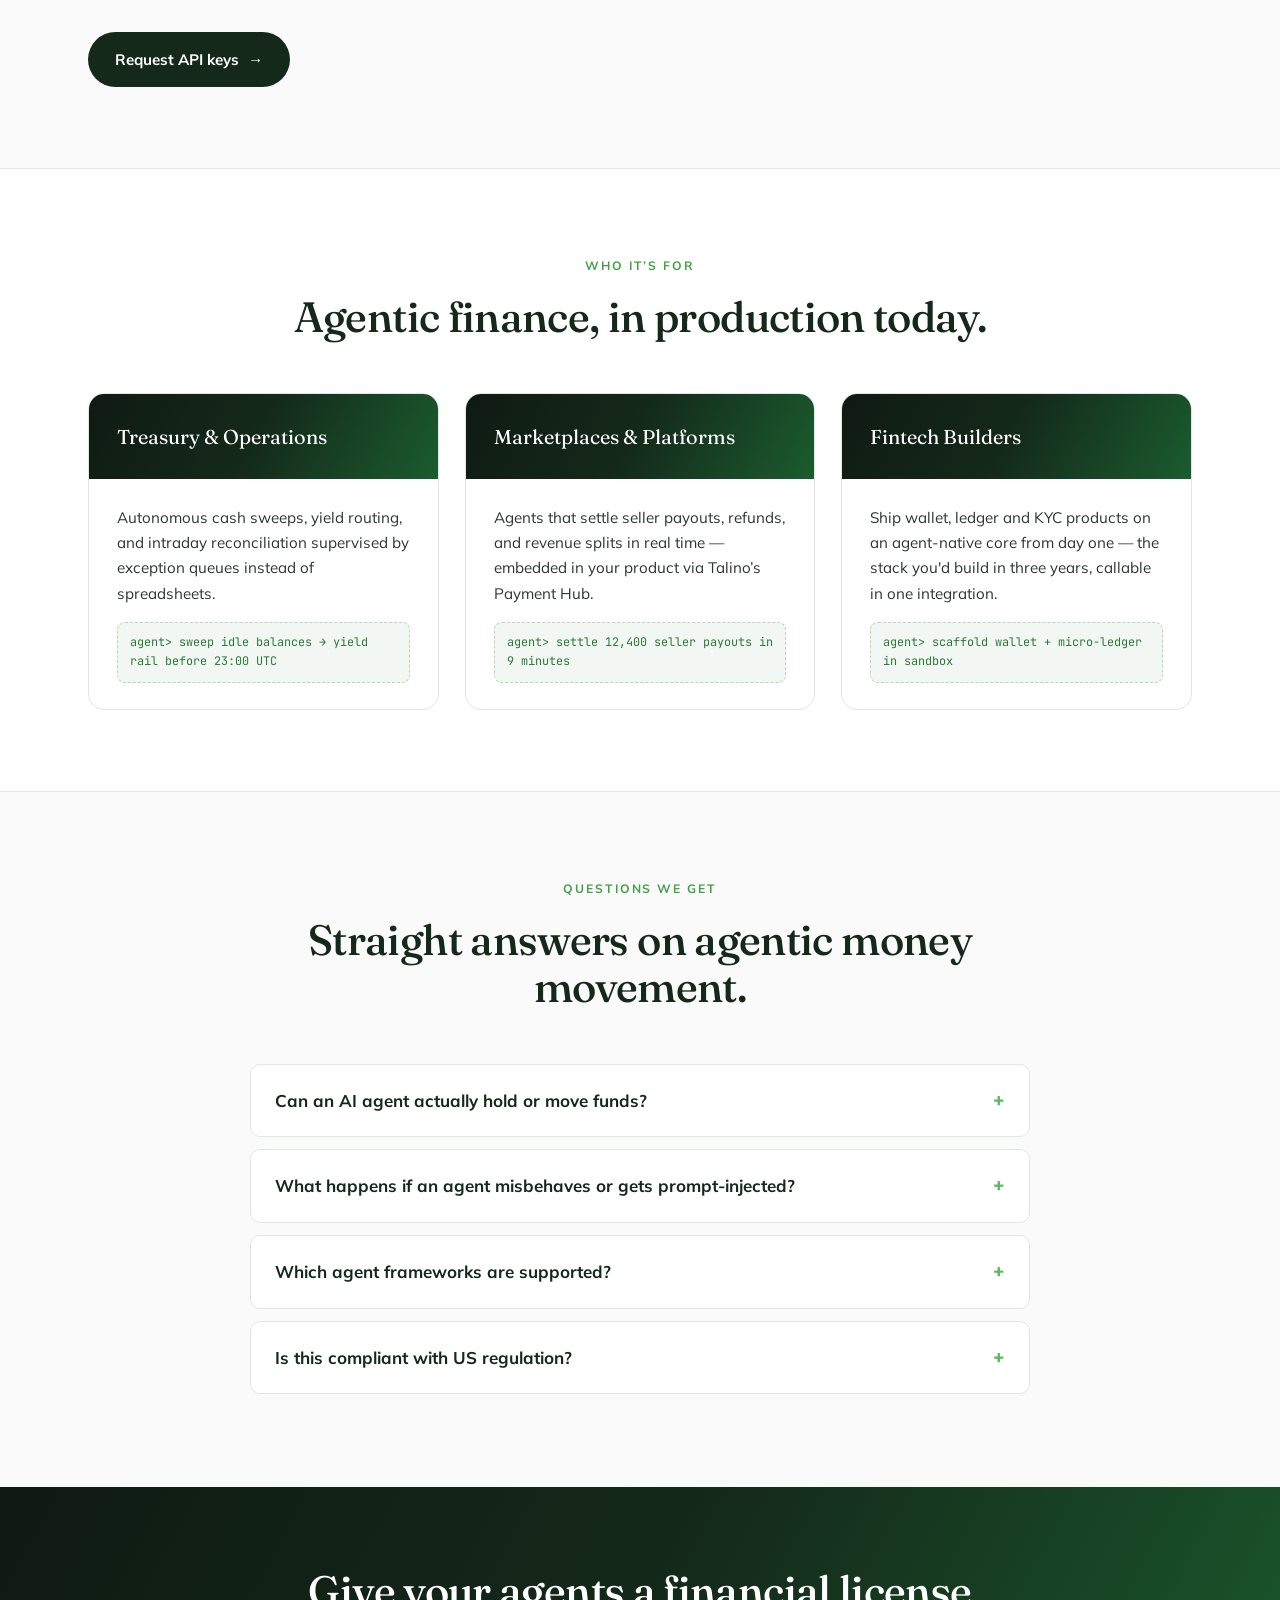
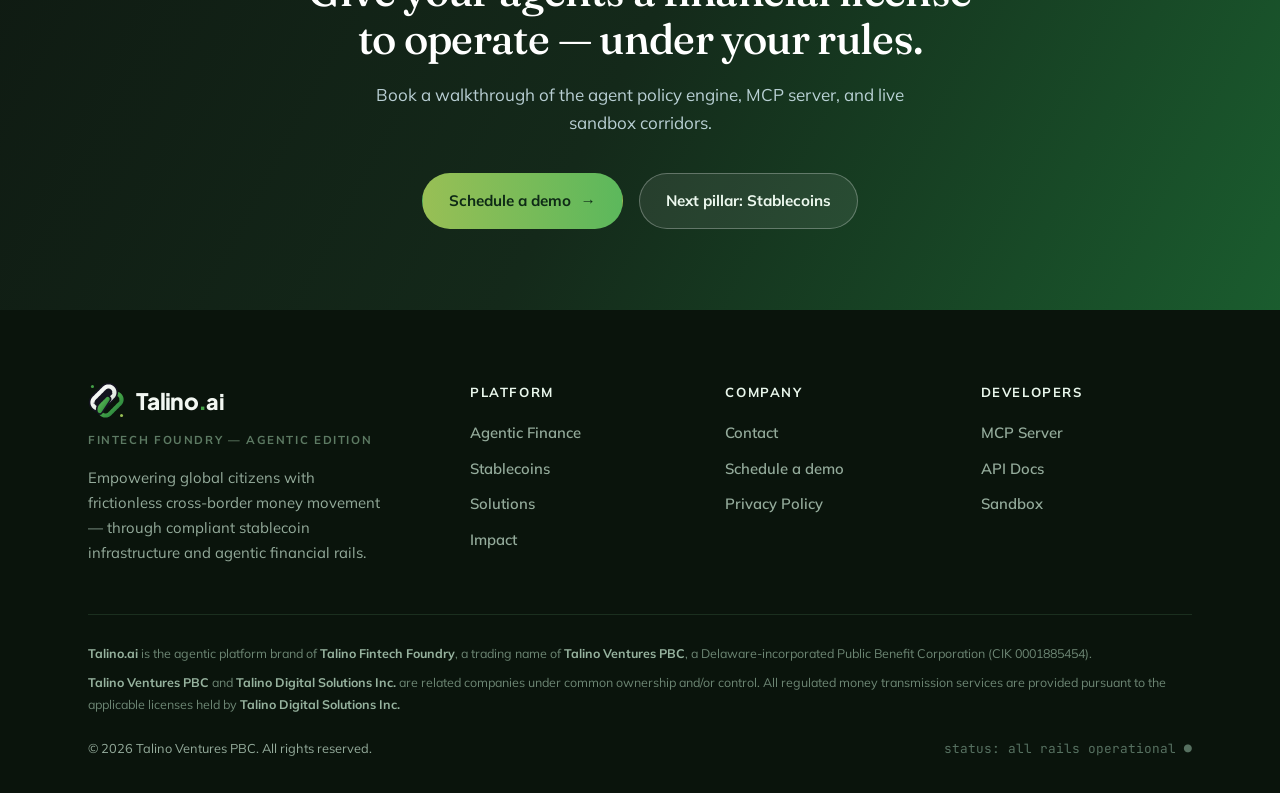
==== commit 5d83c547: "Rebrand to Talino Ventures brand kit: greens-on-ink, woven-link logo, AI x stablecoins intersection," ====
--- a/agentic-finance.html
+++ b/agentic-finance.html
@@ -7,15 +7,18 @@
 <meta name="description" content="Financial infrastructure built for AI agents: MCP-ready payment rails, scoped credentials, policy engines, and compliance as code.">
 <link rel="preconnect" href="https://fonts.googleapis.com">
 <link rel="preconnect" href="https://fonts.gstatic.com" crossorigin>
-<link href="https://fonts.googleapis.com/css2?family=Mulish:wght@400;500;600;700;800;900&family=Fraunces:ital,opsz,wght@0,9..144,400;0,9..144,500;0,9..144,600;1,9..144,400&family=JetBrains+Mono:wght@400;500;700&display=swap" rel="stylesheet">
+<link href="https://fonts.googleapis.com/css2?family=Mulish:wght@400;500;600;700;800;900&family=Plus+Jakarta+Sans:wght@600;700;800&family=Fraunces:ital,opsz,wght@0,9..144,400;0,9..144,500;0,9..144,600;1,9..144,400&family=JetBrains+Mono:wght@400;500;700&display=swap" rel="stylesheet">
 <link rel="stylesheet" href="assets/css/main.css">
-<link rel="icon" href="data:image/svg+xml,<svg xmlns='http://www.w3.org/2000/svg' viewBox='0 0 32 32'><rect width='32' height='32' rx='7' fill='%23003c4b'/><text x='16' y='22' font-family='sans-serif' font-size='17' font-weight='900' fill='%2300b6de' text-anchor='middle'>T</text></svg>">
+<link rel="icon" href="assets/img/mark.svg">
 </head>
 <body>
 
 <header class="site-header">
   <div class="container nav-wrap">
-    <a href="index.html" class="logo">talino<span class="dot">.</span><span class="tld">ai</span><span class="pulse"></span></a>
+    <a href="index.html" class="logo">
+      <img class="logo-mark" src="assets/img/mark-on-light.svg" alt="" width="34" height="34">
+      <span class="logo-word">Talino<span class="dot">.</span><span class="tld">ai</span></span><span class="pulse"></span>
+    </a>
     <nav class="main-nav" id="mainNav">
       <a class="nav-link active" href="agentic-finance.html">Agentic Finance</a>
       <a class="nav-link" href="stablecoins.html">Stablecoins</a>
@@ -25,7 +28,7 @@
     </nav>
     <div class="nav-cta">
       <a href="contact.html" class="btn btn-primary">Schedule a demo</a>
-      <button class="menu-toggle" id="menuToggle" aria-label="Menu"><svg width="22" height="22" viewBox="0 0 24 24" fill="none" stroke="#003c4b" stroke-width="2.4" stroke-linecap="round"><path d="M3 6h18M3 12h18M3 18h18"/></svg></button>
+      <button class="menu-toggle" id="menuToggle" aria-label="Menu"><svg width="22" height="22" viewBox="0 0 24 24" fill="none" stroke="#1E7A3A" stroke-width="2.4" stroke-linecap="round"><path d="M3 6h18M3 12h18M3 18h18"/></svg></button>
     </div>
   </div>
 </header>
@@ -185,7 +188,11 @@
   <div class="container">
     <div class="footer-grid">
       <div>
-        <a href="index.html" class="logo">talino<span class="dot">.</span><span class="tld">ai</span></a>
+        <a href="index.html" class="logo">
+        <img class="logo-mark" src="assets/img/mark.svg" alt="" width="38" height="38">
+        <span class="logo-word">Talino<span class="dot">.</span><span class="tld">ai</span></span>
+      </a>
+      <div class="logo-sub">Fintech Foundry — agentic edition</div>
         <p class="foot-mission">Empowering global citizens with frictionless cross-border money movement — through compliant stablecoin infrastructure and agentic financial rails.</p>
       </div>
       <div class="footer-col"><h4>Platform</h4><a href="agentic-finance.html">Agentic Finance</a><a href="stablecoins.html">Stablecoins</a><a href="solutions.html">Solutions</a><a href="index.html#impact">Impact</a></div>
@@ -196,7 +203,7 @@
       <p><strong>Talino.ai</strong> is the agentic platform brand of <strong>Talino Fintech Foundry</strong>, a trading name of <strong>Talino Ventures PBC</strong>, a Delaware-incorporated Public Benefit Corporation (CIK 0001885454).</p>
       <p style="margin-top:8px"><strong>Talino Ventures PBC</strong> and <strong>Talino Digital Solutions Inc.</strong> are related companies under common ownership and/or control. All regulated money transmission services are provided pursuant to the applicable licenses held by <strong>Talino Digital Solutions Inc.</strong></p>
     </div>
-    <div class="footer-bottom"><span>© 2026 Talino Ventures PBC. All rights reserved.</span><span class="mono" style="color:#48626c">status: all rails operational ●</span></div>
+    <div class="footer-bottom"><span>© 2026 Talino Ventures PBC. All rights reserved.</span><span class="mono" style="color:#567060">status: all rails operational ●</span></div>
   </div>
 </footer>
 <script src="assets/js/main.js"></script>
--- a/assets/css/main.css
+++ b/assets/css/main.css
@@ -1,43 +1,46 @@
 /* ============================================================
    TALINO.AI — Design System
-   Brand base: Talinoventures.com (Webflow) — Mulish + serif
-   headlines, deep teal #003C4B, navy #20355A, off-white #FAFAFA
-   AI flair: data-teal glow #00B6DE, flow animations, grid motifs
+   Brand kit: Talinoventures.com — woven-link mark on near-black
+   #14141F, brand greens #1E7A3A / #44A147 / #98BF55, chrome,
+   Mulish body + Fraunces headlines. AI flair: flow animations,
+   grid motifs, terminal surfaces, the AI × Stablecoin intersection.
    ============================================================ */
 
 :root {
-  /* Brand palette (from talinoventures.com brand.css) */
-  --teal-900: #003c4b;
-  --teal-800: #0b4a5c;
-  --teal-700: #155e75;
-  --teal-500: #24719f;
-  --navy: #20355a;
-  --cyan: #00b6de;
-  --ink: #1b1e1e;
-  --ink-soft: #3c3c3c;
-  --slate: #758696;
+  /* Talino Ventures brand kit (logo + brand.css) */
+  --teal-900: #14291a;
+  --teal-800: #1E7A3A;
+  --teal-700: #2A7A38;
+  --teal-500: #44A147;
+  --navy: #16301d;
+  --cyan: #5CB85C;
+  --lime: #98BF55;
+  --ink: #14141f;
+  --ink-soft: #2c3530;
+  --slate: #667a6b;
   --paper: #fafafa;
-  --paper-2: #f5f7f8;
-  --mist: #e9f1f5;
-  --line: #dde7ec;
+  --paper-2: #f3f7f3;
+  --mist: #e9f2e9;
+  --line: #dfe8df;
   --white: #ffffff;
   --amber: #f59e0b;
 
   /* AI-flair derivatives */
-  --glow: rgba(0, 182, 222, 0.16);
-  --grad-hero: linear-gradient(118deg, #003c4b 0%, #123a5e 52%, #1e4d70 100%);
-  --grad-cyan: linear-gradient(90deg, #00b6de, #4fd8f0);
-  --grad-card-hover: linear-gradient(160deg, rgba(0,182,222,.09), rgba(0,60,75,.05));
-
-  --font-sans: "Mulish", "Plus Jakarta Sans", -apple-system, BlinkMacSystemFont, "Segoe UI", Roboto, sans-serif;
+  --glow: rgba(76, 175, 80, 0.16);
+  --grad-hero: linear-gradient(118deg, #0f1a12 0%, #14291a 48%, #1E7A3A 130%);
+  --grad-cyan: linear-gradient(90deg, #98BF55, #5CB85C);
+  --grad-card-hover: linear-gradient(160deg, rgba(76,175,80,.09), rgba(20,60,28,.05));
+
+  --font-sans: "Mulish", -apple-system, BlinkMacSystemFont, "Segoe UI", Roboto, sans-serif;
+  --font-geo: "Plus Jakarta Sans", var(--font-sans);
   --font-serif: "Fraunces", "Tiempos Headline", Georgia, "Times New Roman", serif;
   --font-mono: "JetBrains Mono", "SFMono-Regular", Consolas, "Liberation Mono", monospace;
 
   --radius: 16px;
   --radius-sm: 10px;
   --shadow-sm: 0 1px 2px rgba(16, 42, 54, 0.06), 0 4px 14px rgba(16, 42, 54, 0.06);
-  --shadow-md: 0 8px 30px rgba(0, 60, 75, 0.12);
-  --shadow-glow: 0 0 0 1px rgba(0, 182, 222, 0.25), 0 12px 40px rgba(0, 182, 222, 0.18);
+  --shadow-md: 0 8px 30px rgba(20, 60, 28, 0.12);
+  --shadow-glow: 0 0 0 1px rgba(76, 175, 80, 0.25), 0 12px 40px rgba(76, 175, 80, 0.18);
 
   --container: 1160px;
   --header-h: 72px;
@@ -75,7 +78,7 @@
 .eyebrow::before {
   content: ""; width: 22px; height: 2px; background: var(--grad-cyan); border-radius: 2px;
 }
-.eyebrow.on-dark { color: #7fd9ee; }
+.eyebrow.on-dark { color: #A5DFB2; }
 
 .mono { font-family: var(--font-mono); }
 
@@ -92,19 +95,24 @@
   border-bottom: 1px solid var(--line);
 }
 .nav-wrap { display: flex; align-items: center; justify-content: space-between; width: 100%; }
-.logo { display: flex; align-items: baseline; gap: 1px; font-family: var(--font-sans); font-weight: 800; font-size: 1.42rem; color: var(--teal-900); letter-spacing: -0.03em; }
-.logo .dot { color: var(--cyan); }
+.logo { display: flex; align-items: center; gap: 10px; }
+.logo-mark { display: block; }
+.logo-word { font-family: var(--font-geo); font-weight: 800; font-size: 1.42rem; color: var(--ink); letter-spacing: -0.03em; }
+.logo .dot { color: var(--teal-500); }
 .logo .tld { font-size: .95em; }
+.site-header .logo-word { color: var(--ink); }
+.site-footer .logo-word, .hero .logo-word { color: #f2f7f2; }
+.logo-sub { margin-top: 10px; font-size: .72rem; letter-spacing: .14em; text-transform: uppercase; color: #5d7a63; font-weight: 700; }
 .logo .pulse {
   width: 8px; height: 8px; border-radius: 50%;
-  background: var(--cyan); align-self: center; margin-left: 7px;
+  background: var(--lime); align-self: center; margin-left: 4px;
   box-shadow: 0 0 0 0 var(--glow);
   animation: pulse 2.4s infinite;
 }
 @keyframes pulse {
-  0% { box-shadow: 0 0 0 0 rgba(0,182,222,.45); }
-  70% { box-shadow: 0 0 0 10px rgba(0,182,222,0); }
-  100% { box-shadow: 0 0 0 0 rgba(0,182,222,0); }
+  0% { box-shadow: 0 0 0 0 rgba(76,175,80,.45); }
+  70% { box-shadow: 0 0 0 10px rgba(76,175,80,0); }
+  100% { box-shadow: 0 0 0 0 rgba(76,175,80,0); }
 }
 .main-nav { display: flex; align-items: center; gap: 34px; }
 .main-nav a.nav-link { color: var(--ink); font-weight: 600; font-size: .95rem; }
@@ -124,11 +132,11 @@
 }
 .btn-primary { background: var(--teal-900); color: var(--white); }
 .btn-primary:hover { background: var(--teal-700); color: #fff; box-shadow: var(--shadow-glow); transform: translateY(-1px); }
-.btn-cyan { background: var(--grad-cyan); color: #00323e; }
-.btn-cyan:hover { color: #00323e; box-shadow: 0 10px 30px rgba(0,182,222,.35); transform: translateY(-1px); }
+.btn-cyan { background: var(--grad-cyan); color: #0e2a16; }
+.btn-cyan:hover { color: #0e2a16; box-shadow: 0 10px 30px rgba(76,175,80,.35); transform: translateY(-1px); }
 .btn-ghost { background: transparent; color: var(--teal-900); border-color: var(--line); }
 .btn-ghost:hover { border-color: var(--cyan); color: var(--teal-700); }
-.btn-ghost-light { background: rgba(255,255,255,.08); color: #eaf7fb; border-color: rgba(255,255,255,.28); }
+.btn-ghost-light { background: rgba(255,255,255,.08); color: #ecf8ee; border-color: rgba(255,255,255,.28); }
 .btn-ghost-light:hover { color: #fff; border-color: var(--cyan); }
 .btn .arrow { transition: transform .2s ease; }
 .btn:hover .arrow { transform: translateX(3px); }
@@ -146,26 +154,26 @@
 .hero .glow-orb {
   position: absolute; border-radius: 50%; filter: blur(90px); opacity: .5; pointer-events: none;
 }
-.hero .glow-orb.a { width: 480px; height: 480px; background: rgba(0,182,222,.35); top: -140px; right: -80px; animation: drift 14s ease-in-out infinite alternate; }
-.hero .glow-orb.b { width: 380px; height: 380px; background: rgba(36,113,159,.4); bottom: -160px; left: -100px; animation: drift 18s ease-in-out infinite alternate-reverse; }
+.hero .glow-orb.a { width: 480px; height: 480px; background: rgba(76,175,80,.35); top: -140px; right: -80px; animation: drift 14s ease-in-out infinite alternate; }
+.hero .glow-orb.b { width: 380px; height: 380px; background: rgba(46,122,56,.42); bottom: -160px; left: -100px; animation: drift 18s ease-in-out infinite alternate-reverse; }
 @keyframes drift { from { transform: translate(0,0) scale(1); } to { transform: translate(-40px, 30px) scale(1.12); } }
 
 .hero-grid { position: relative; display: grid; grid-template-columns: 1.08fr .92fr; gap: 56px; align-items: center; }
 .hero h1 { color: #fff; }
-.hero h1 em { font-style: italic; color: #6fdcf3; }
+.hero h1 em { font-style: italic; color: #8FE3A1; }
 .hero p.lead { color: rgba(226, 240, 246, 0.86); margin-top: 22px; font-size: 1.14rem; }
 .hero-actions { display: flex; gap: 16px; margin-top: 36px; flex-wrap: wrap; }
 
 /* typewriter role line */
 .agent-line {
   margin-top: 30px; display: inline-flex; align-items: center; gap: 12px;
-  font-family: var(--font-mono); font-size: .88rem; color: #9be8f7;
-  background: rgba(0, 30, 40, 0.35);
-  border: 1px solid rgba(127, 217, 238, 0.28);
+  font-family: var(--font-mono); font-size: .88rem; color: #9fe6b0;
+  background: rgba(6, 22, 12, 0.35);
+  border: 1px solid rgba(130, 214, 150, 0.28);
   padding: 10px 18px; border-radius: 8px;
 }
 .agent-line .prompt { color: var(--cyan); }
-.agent-line .cursor { display: inline-block; width: 8px; height: 1.05em; background: #9be8f7; vertical-align: text-bottom; animation: blink 1.05s steps(1) infinite; }
+.agent-line .cursor { display: inline-block; width: 8px; height: 1.05em; background: #9fe6b0; vertical-align: text-bottom; animation: blink 1.05s steps(1) infinite; }
 @keyframes blink { 50% { opacity: 0; } }
 
 /* partner chips under hero */
@@ -173,35 +181,35 @@
 .trust-strip .label { font-size: .72rem; letter-spacing: .14em; text-transform: uppercase; color: rgba(200, 226, 236, .55); font-weight: 700; }
 .trust-strip .chips { display: flex; flex-wrap: wrap; gap: 10px; margin-top: 12px; }
 .chip {
-  font-size: .8rem; font-weight: 700; color: #cfeef7;
-  border: 1px solid rgba(127,217,238,.3); border-radius: 999px; padding: 6px 14px;
-  background: rgba(0, 40, 52, .3);
+  font-size: .8rem; font-weight: 700; color: #d9f0dd;
+  border: 1px solid rgba(130,214,150,.3); border-radius: 999px; padding: 6px 14px;
+  background: rgba(8, 26, 15, .3);
 }
 
 /* ---------- hero visual: agent terminal card ---------- */
 .hero-visual { position: relative; }
 .terminal-card {
   background: rgba(4, 24, 32, 0.72);
-  border: 1px solid rgba(127, 217, 238, 0.22);
+  border: 1px solid rgba(130, 214, 150, 0.22);
   border-radius: 14px; overflow: hidden;
-  box-shadow: 0 30px 80px rgba(0, 10, 16, 0.5);
+  box-shadow: 0 30px 80px rgba(2, 10, 6, 0.5);
   font-family: var(--font-mono); font-size: .82rem; line-height: 1.75;
 }
-.terminal-card .tbar { display: flex; align-items: center; gap: 7px; padding: 12px 16px; border-bottom: 1px solid rgba(127,217,238,.14); background: rgba(0, 20, 28, .5); }
+.terminal-card .tbar { display: flex; align-items: center; gap: 7px; padding: 12px 16px; border-bottom: 1px solid rgba(130,214,150,.14); background: rgba(4, 16, 10, .5); }
 .terminal-card .tbar i { width: 10px; height: 10px; border-radius: 50%; display: inline-block; }
 .terminal-card .tbar i:nth-child(1){background:#ff5f57}.terminal-card .tbar i:nth-child(2){background:#febc2e}.terminal-card .tbar i:nth-child(3){background:#28c840}
-.terminal-card .tbar .tname { margin-left: 8px; color: #6f93a0; font-size: .74rem; }
-.terminal-card pre { padding: 20px 22px; color: #b8dbe6; overflow-x: auto; }
-.tk { color: #57c7e8; }         /* keys */
+.terminal-card .tbar .tname { margin-left: 8px; color: #7d9685; font-size: .74rem; }
+.terminal-card pre { padding: 20px 22px; color: #cfe4d2; overflow-x: auto; }
+.tk { color: #6fd18a; }         /* keys */
 .tn { color: #f3c969; }         /* numbers */
 .ts { color: #9fe3b1; }         /* strings */
-.tc { color: #5d7d8a; font-style: italic; }  /* comments */
+.tc { color: #68856f; font-style: italic; }  /* comments */
 .agent-tag {
   display: inline-flex; align-items: center; gap: 8px;
-  background: #07222c; border: 1px solid rgba(127,217,238,.35);
-  padding: 5px 12px; border-radius: 999px; font-size: .8rem; color: #8fe0f4;
-}
-.agent-tag .live { width: 7px; height: 7px; border-radius: 50%; background: #2ee6a8; box-shadow: 0 0 8px #2ee6a8; animation: pulse 1.8s infinite; }
+  background: #0e1f14; border: 1px solid rgba(130,214,150,.35);
+  padding: 5px 12px; border-radius: 999px; font-size: .8rem; color: #9FE6B0;
+}
+.agent-tag .live { width: 7px; height: 7px; border-radius: 50%; background: #43e07a; box-shadow: 0 0 8px #43e07a; animation: pulse 1.8s infinite; }
 
 /* ============================================================
    SECTIONS
@@ -247,8 +255,8 @@
   position: absolute; top: 26px; right: 26px; font-size: .68rem; font-weight: 800;
   letter-spacing: .1em; text-transform: uppercase; padding: 5px 12px; border-radius: 999px;
 }
-.badge-teal { background: rgba(0,182,222,.12); color: var(--teal-700); border: 1px solid rgba(0,182,222,.35); }
-.badge-navy { background: rgba(32,53,90,.08); color: var(--navy); border: 1px solid rgba(32,53,90,.25); }
+.badge-teal { background: rgba(76,175,80,.12); color: var(--teal-700); border: 1px solid rgba(76,175,80,.35); }
+.badge-navy { background: rgba(22,48,29,.08); color: var(--navy); border: 1px solid rgba(22,48,29,.25); }
 
 /* ---------- capability grid ---------- */
 .cap-grid { display: grid; grid-template-columns: repeat(4, 1fr); gap: 22px; }
@@ -256,7 +264,7 @@
   background: var(--white); border: 1px solid var(--line); border-radius: var(--radius-sm);
   padding: 30px 26px; transition: border-color .2s ease, box-shadow .2s ease, transform .2s ease;
 }
-.cap-card:hover { border-color: rgba(0,182,222,.5); box-shadow: 0 10px 30px rgba(0,60,75,.08); transform: translateY(-3px); }
+.cap-card:hover { border-color: rgba(76,175,80,.5); box-shadow: 0 10px 30px rgba(20,60,28,.08); transform: translateY(-3px); }
 .cap-card .num { font-family: var(--font-mono); font-size: .72rem; color: var(--cyan); font-weight: 700; letter-spacing: .08em; }
 .cap-card h3 { font-size: 1.06rem; margin: 12px 0 8px; }
 .cap-card p { font-size: .92rem; color: var(--slate); line-height: 1.6; }
@@ -266,17 +274,17 @@
 .flow-section h2 { color: #fff; }
 .flow-section .rail-viz { margin-top: 54px; }
 .flow-section .rail-viz svg { width: 100%; height: auto; }
-.rail-label { font-family: var(--font-mono); font-size: 11px; fill: #8fd4e6; letter-spacing: .06em; }
-.rail-node { fill: #06232e; stroke: rgba(127,217,238,.5); stroke-width: 1.4; }
-.rail-node-core { fill: var(--cyan); filter: drop-shadow(0 0 6px rgba(0,182,222,.9)); }
+.rail-label { font-family: var(--font-mono); font-size: 11px; fill: #a2d7ac; letter-spacing: .06em; }
+.rail-node { fill: #0f2417; stroke: rgba(130,214,150,.5); stroke-width: 1.4; }
+.rail-node-core { fill: var(--cyan); filter: drop-shadow(0 0 6px rgba(76,175,80,.9)); }
 .dash-flow { stroke-dasharray: 7 9; animation: dashmove 1.6s linear infinite; }
 @keyframes dashmove { to { stroke-dashoffset: -32; } }
-.packet { fill: #7fe9ff; filter: drop-shadow(0 0 5px #00b6de); }
+.packet { fill: #7fe9ff; filter: drop-shadow(0 0 5px #5CB85C); }
 
 /* stats row */
 .stats { display: grid; grid-template-columns: repeat(4, 1fr); gap: 30px; margin-top: 60px; }
-.stat { border-left: 2px solid rgba(127,217,238,.4); padding-left: 20px; }
-.stat .v { font-family: var(--font-serif); font-size: 2.3rem; color: #8fe0f4; line-height: 1.1; }
+.stat { border-left: 2px solid rgba(130,214,150,.4); padding-left: 20px; }
+.stat .v { font-family: var(--font-serif); font-size: 2.3rem; color: #9FE6B0; line-height: 1.1; }
 .stat .k { font-size: .86rem; color: rgba(210,234,242,.72); margin-top: 6px; }
 
 /* ---------- how it works ---------- */
@@ -300,12 +308,12 @@
 /* ---------- code / API block ---------- */
 .split { display: grid; grid-template-columns: 1fr 1fr; gap: 60px; align-items: center; }
 .code-panel {
-  background: #04181f; border: 1px solid rgba(127,217,238,.18); border-radius: 14px;
+  background: #0c1410; border: 1px solid rgba(130,214,150,.18); border-radius: 14px;
   font-family: var(--font-mono); font-size: .8rem; line-height: 1.8; overflow: hidden;
   box-shadow: var(--shadow-md);
 }
-.code-panel .chead { display: flex; justify-content: space-between; padding: 12px 18px; color: #6f93a0; font-size: .72rem; border-bottom: 1px solid rgba(127,217,238,.12); background: rgba(0,20,28,.6); }
-.code-panel pre { padding: 22px 24px; color: #b8dbe6; overflow-x: auto; }
+.code-panel .chead { display: flex; justify-content: space-between; padding: 12px 18px; color: #7d9685; font-size: .72rem; border-bottom: 1px solid rgba(130,214,150,.12); background: rgba(0,20,28,.6); }
+.code-panel pre { padding: 22px 24px; color: #cfe4d2; overflow-x: auto; }
 .split .checklist { margin-top: 26px; display: flex; flex-direction: column; gap: 14px; }
 .checklist li { list-style: none; display: flex; gap: 12px; color: var(--ink-soft); }
 .checklist .tick { color: var(--cyan); font-weight: 800; }
@@ -340,7 +348,7 @@
 }
 .usecase .uc-body { padding: 26px 28px; flex: 1; }
 .usecase .uc-body p { color: var(--ink-soft); font-size: .95rem; }
-.usecase .uc-body .agent-call { margin-top: 16px; font-family: var(--font-mono); font-size: .74rem; color: var(--teal-700); background: var(--paper-2); border: 1px dashed rgba(0,182,222,.4); padding: 10px 12px; border-radius: 8px; }
+.usecase .uc-body .agent-call { margin-top: 16px; font-family: var(--font-mono); font-size: .74rem; color: var(--teal-700); background: var(--paper-2); border: 1px dashed rgba(76,175,80,.4); padding: 10px 12px; border-radius: 8px; }
 
 /* ---------- CTA band ---------- */
 .cta-band { background: var(--grad-hero); position: relative; overflow: hidden; border-radius: 0; }
@@ -415,15 +423,15 @@
 /* ============================================================
    FOOTER
    ============================================================ */
-.site-footer { background: #051c24; color: #9db4bd; padding: 72px 0 34px; font-size: .93rem; }
-.footer-grid { display: grid; grid-template-columns: 1.6fr 1fr 1fr 1fr; gap: 44px; padding-bottom: 48px; border-bottom: 1px solid rgba(127,217,238,.14); }
+.site-footer { background: #0a140c; color: #94ab9b; padding: 72px 0 34px; font-size: .93rem; }
+.footer-grid { display: grid; grid-template-columns: 1.6fr 1fr 1fr 1fr; gap: 44px; padding-bottom: 48px; border-bottom: 1px solid rgba(130,214,150,.14); }
 .site-footer .logo { color: #fff; }
 .site-footer .foot-mission { margin-top: 16px; max-width: 300px; line-height: 1.7; }
-.footer-col h4 { color: #dff3f9; font-size: .82rem; letter-spacing: .12em; text-transform: uppercase; margin-bottom: 18px; font-family: var(--font-sans); }
-.footer-col a { display: block; color: #9db4bd; margin-bottom: 11px; font-weight: 600; }
+.footer-col h4 { color: #e9f7ec; font-size: .82rem; letter-spacing: .12em; text-transform: uppercase; margin-bottom: 18px; font-family: var(--font-sans); }
+.footer-col a { display: block; color: #94ab9b; margin-bottom: 11px; font-weight: 600; }
 .footer-col a:hover { color: var(--cyan); }
-.footer-legal { padding-top: 28px; font-size: .78rem; line-height: 1.75; color: #5f7a84; }
-.footer-legal strong { color: #86a3ad; }
+.footer-legal { padding-top: 28px; font-size: .78rem; line-height: 1.75; color: #6d8674; }
+.footer-legal strong { color: #97b39f; }
 .footer-bottom { display: flex; justify-content: space-between; gap: 20px; flex-wrap: wrap; margin-top: 22px; font-size: .8rem; }
 
 /* ============================================================
@@ -458,3 +466,67 @@
   .compliance { flex-direction: column; padding: 32px 26px; }
   .stats { grid-template-columns: 1fr 1fr; gap: 20px; }
 }
+
+/* ============================================================
+   THE INTERSECTION — AI × Stablecoins centerpiece
+   ============================================================ */
+.intersection { position: relative; overflow: hidden; background: var(--ink); color: #eaf3ea; }
+.intersection::before {
+  content: ""; position: absolute; inset: 0; pointer-events: none;
+  background-image: linear-gradient(rgba(76,175,80,.06) 1px, transparent 1px),
+                    linear-gradient(90deg, rgba(76,175,80,.06) 1px, transparent 1px);
+  background-size: 44px 44px;
+  mask-image: radial-gradient(ellipse 70% 60% at 50% 45%, #000 30%, transparent 75%);
+  -webkit-mask-image: radial-gradient(ellipse 70% 60% at 50% 45%, #000 30%, transparent 75%);
+}
+.intersection h2 { color: #fff; }
+.intersection h2 .ai { color: var(--lime); }
+.intersection h2 .stb { color: var(--teal-500); }
+.intersection .lead-d { color: rgba(219,235,221,.8); max-width: 620px; }
+.venn-wrap { display: grid; place-items: center; margin: 54px 0 20px; position: relative; }
+.venn { width: min(560px, 92vw); height: auto; }
+.venn .ring { fill: none; stroke-width: 1.6; }
+.venn .fillai { fill: rgba(152,191,85,.10); }
+.venn .fillstb { fill: rgba(68,161,71,.12); }
+.venn .lbl { font-family: var(--font-geo); font-weight: 800; font-size: 15px; letter-spacing: .06em; }
+.venn .sub { font-family: var(--font-mono); font-size: 9.5px; fill: rgba(216,232,219,.62); letter-spacing: .08em; }
+.venn .center-lbl { font-family: var(--font-geo); font-weight: 900; font-size: 12.5px; fill: #eaf7ec; letter-spacing: .1em; }
+.orbit { animation: orbit 16s linear infinite; transform-origin: center; }
+@keyframes orbit { to { transform: rotate(360deg); } }
+.spark { fill: #BFE7C3; filter: drop-shadow(0 0 6px rgba(152,191,85,.9)); }
+.x-grid { display: grid; grid-template-columns: repeat(3, 1fr); gap: 22px; margin-top: 58px; position: relative; }
+.x-cell {
+  border: 1px solid rgba(92,184,92,.22); border-radius: var(--radius-sm);
+  background: rgba(14, 24, 16, .55); padding: 28px 24px;
+  transition: border-color .2s, transform .2s, background .2s;
+}
+.x-cell:hover { border-color: rgba(152,191,85,.55); transform: translateY(-4px); background: rgba(20,34,22,.6); }
+.x-cell .x-expr { font-family: var(--font-mono); font-size: .74rem; color: var(--lime); margin-bottom: 12px; }
+.x-cell h3 { color: #f0f6f0; font-size: 1.05rem; }
+.x-cell p { font-size: .9rem; color: rgba(206,224,208,.75); margin-top: 8px; line-height: 1.6; }
+@media (max-width: 900px) { .x-grid { grid-template-columns: 1fr; } }
+/* hero headline intersection accent */
+.hero h1 em.ai-x { color: var(--lime); font-style: normal; font-family: var(--font-geo); font-weight: 800; letter-spacing: -0.01em; }
+.hero h1 em.ai-x::after { content: " × "; color: rgba(152,191,85,.6); }
+/* green terminal tints */
+.terminal-card { border-color: rgba(92,184,92,.25); }
+.tk { color: #7fd68e; } .ts { color: #b5e2b8; } .tc { color: #648069; } .tn { color: #e8c76a; }
+
+/* ============================================================
+   BRAND IMAGERY (Talino Ventures assets)
+   ============================================================ */
+.hero-video, .bg-video {
+  position: absolute; inset: 0; width: 100%; height: 100%;
+  object-fit: cover; opacity: .38; filter: saturate(.75);
+  -webkit-mask-image: linear-gradient(180deg, transparent 0%, #000 30%, #000 75%, transparent 100%);
+  mask-image: linear-gradient(180deg, transparent 0%, #000 30%, #000 75%, transparent 100%);
+  pointer-events: none;
+}
+.hero-tint { position: absolute; inset: 0; background: linear-gradient(118deg, rgba(10,18,12,.66), rgba(20,41,26,.5) 55%, rgba(30,122,58,.3)); pointer-events: none; }
+.hero > .container { position: relative; z-index: 2; }
+.hero .glow-orb { z-index: 1; }
+.flow-section, .intersection, .cta-band { position: relative; }
+.flow-section .container { position: relative; z-index: 2; }
+.flow-section .bg-video { opacity: .2; }
+.uc-img { width: 100%; height: 190px; object-fit: cover; border-bottom: 3px solid var(--teal-500); }
+@media (prefers-reduced-motion: reduce) { .hero-video, .bg-video { display: none; } }
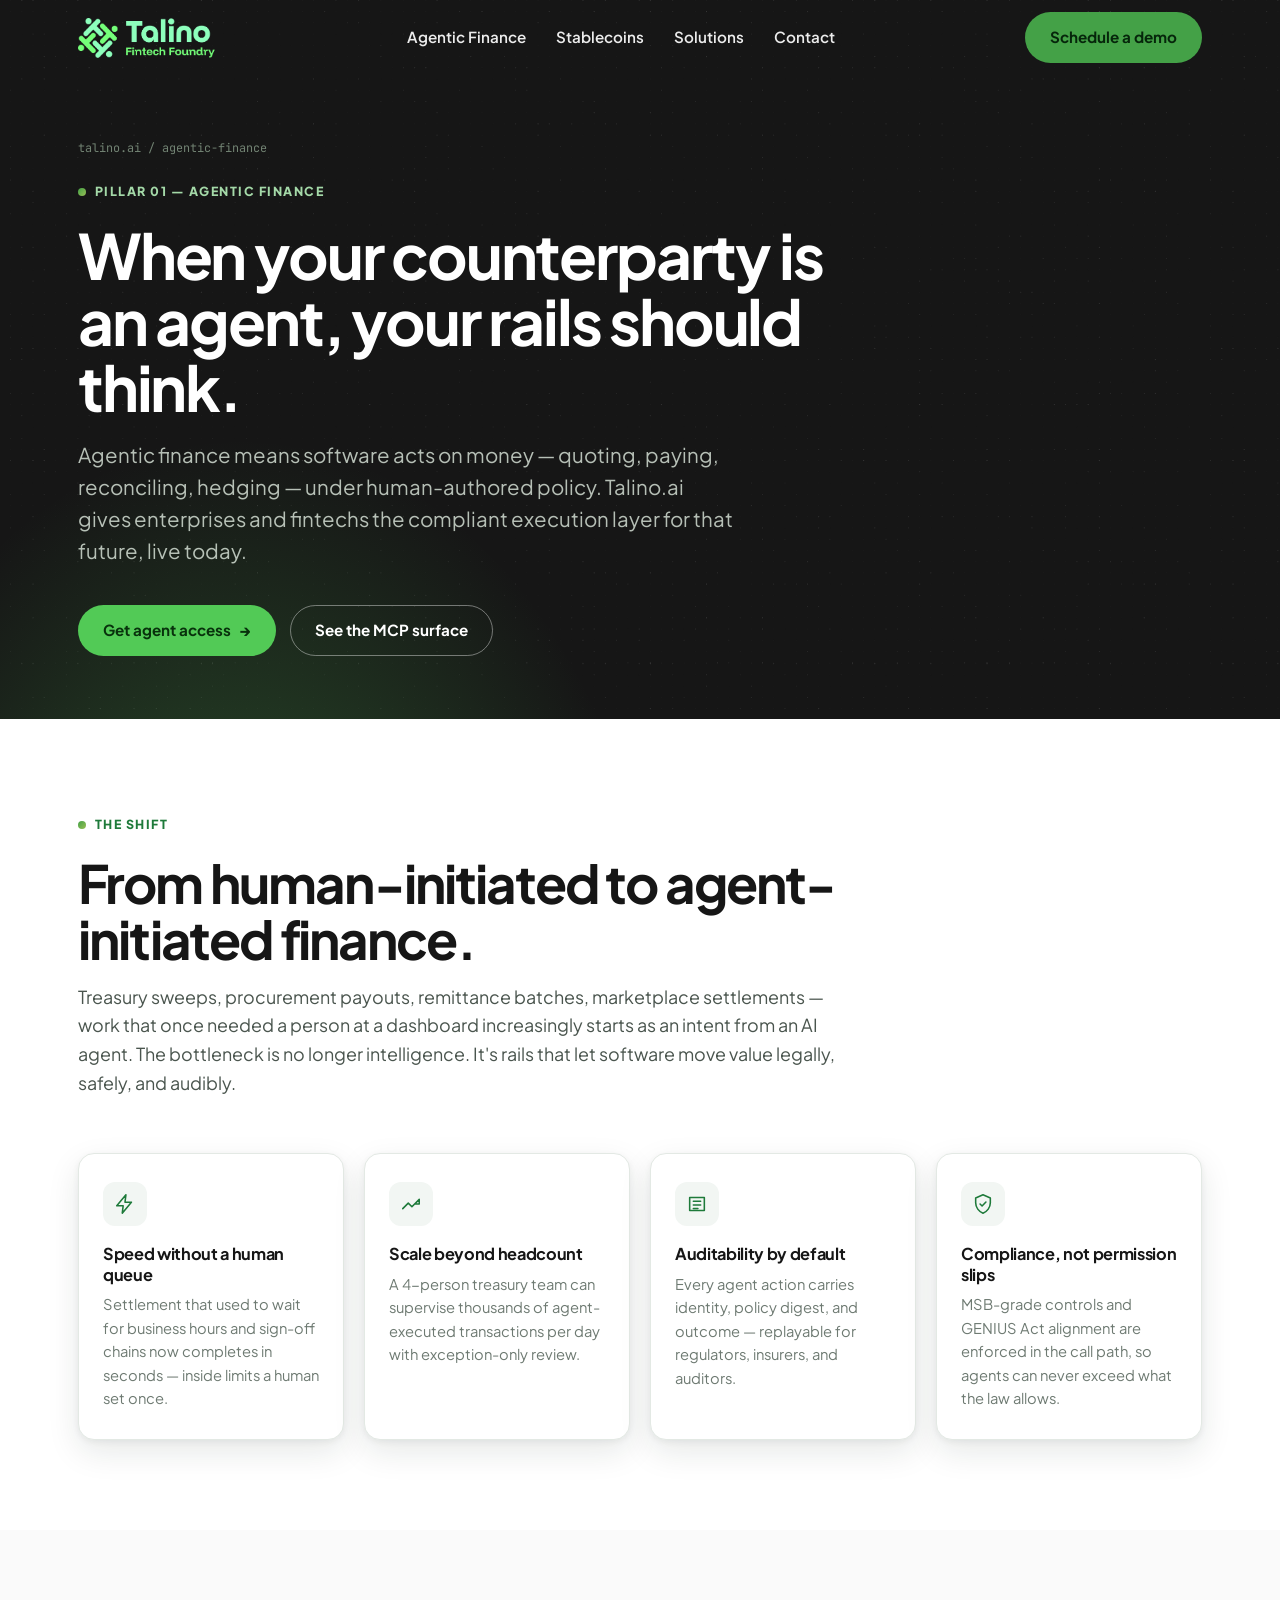
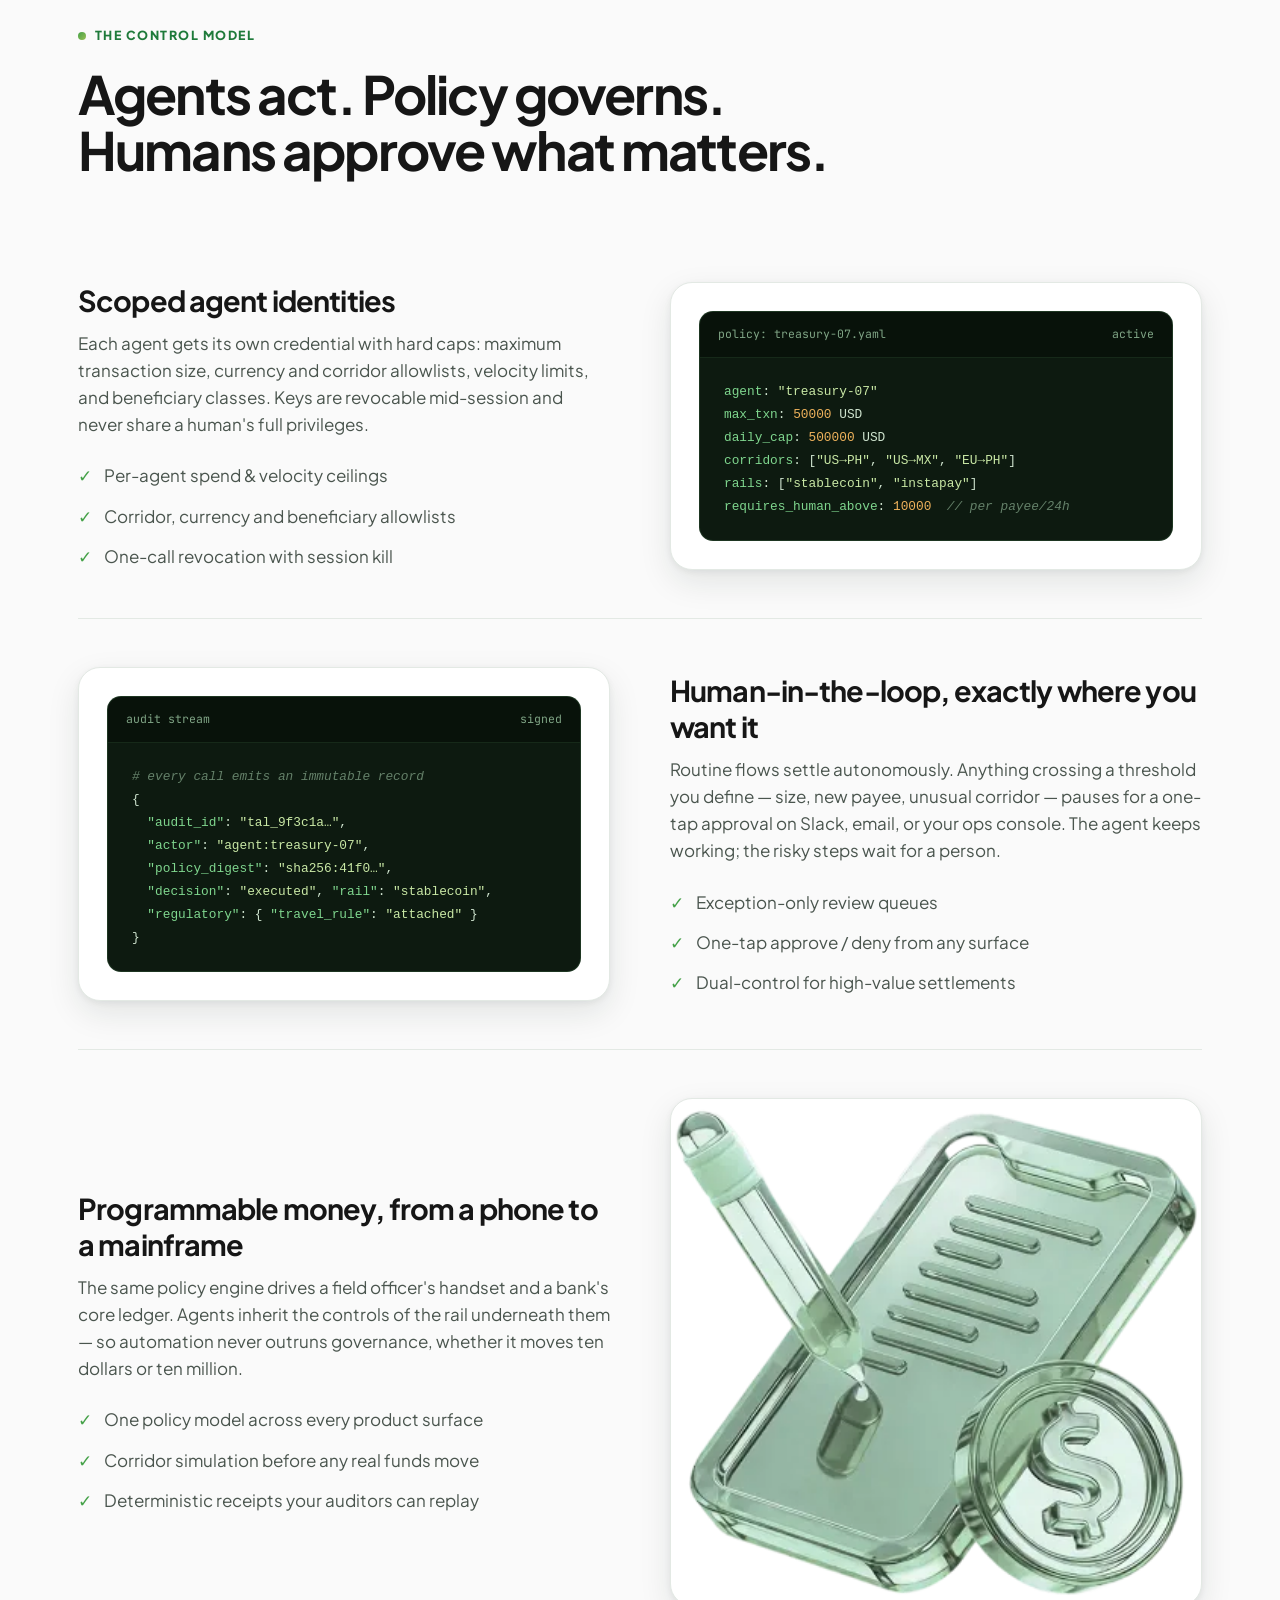
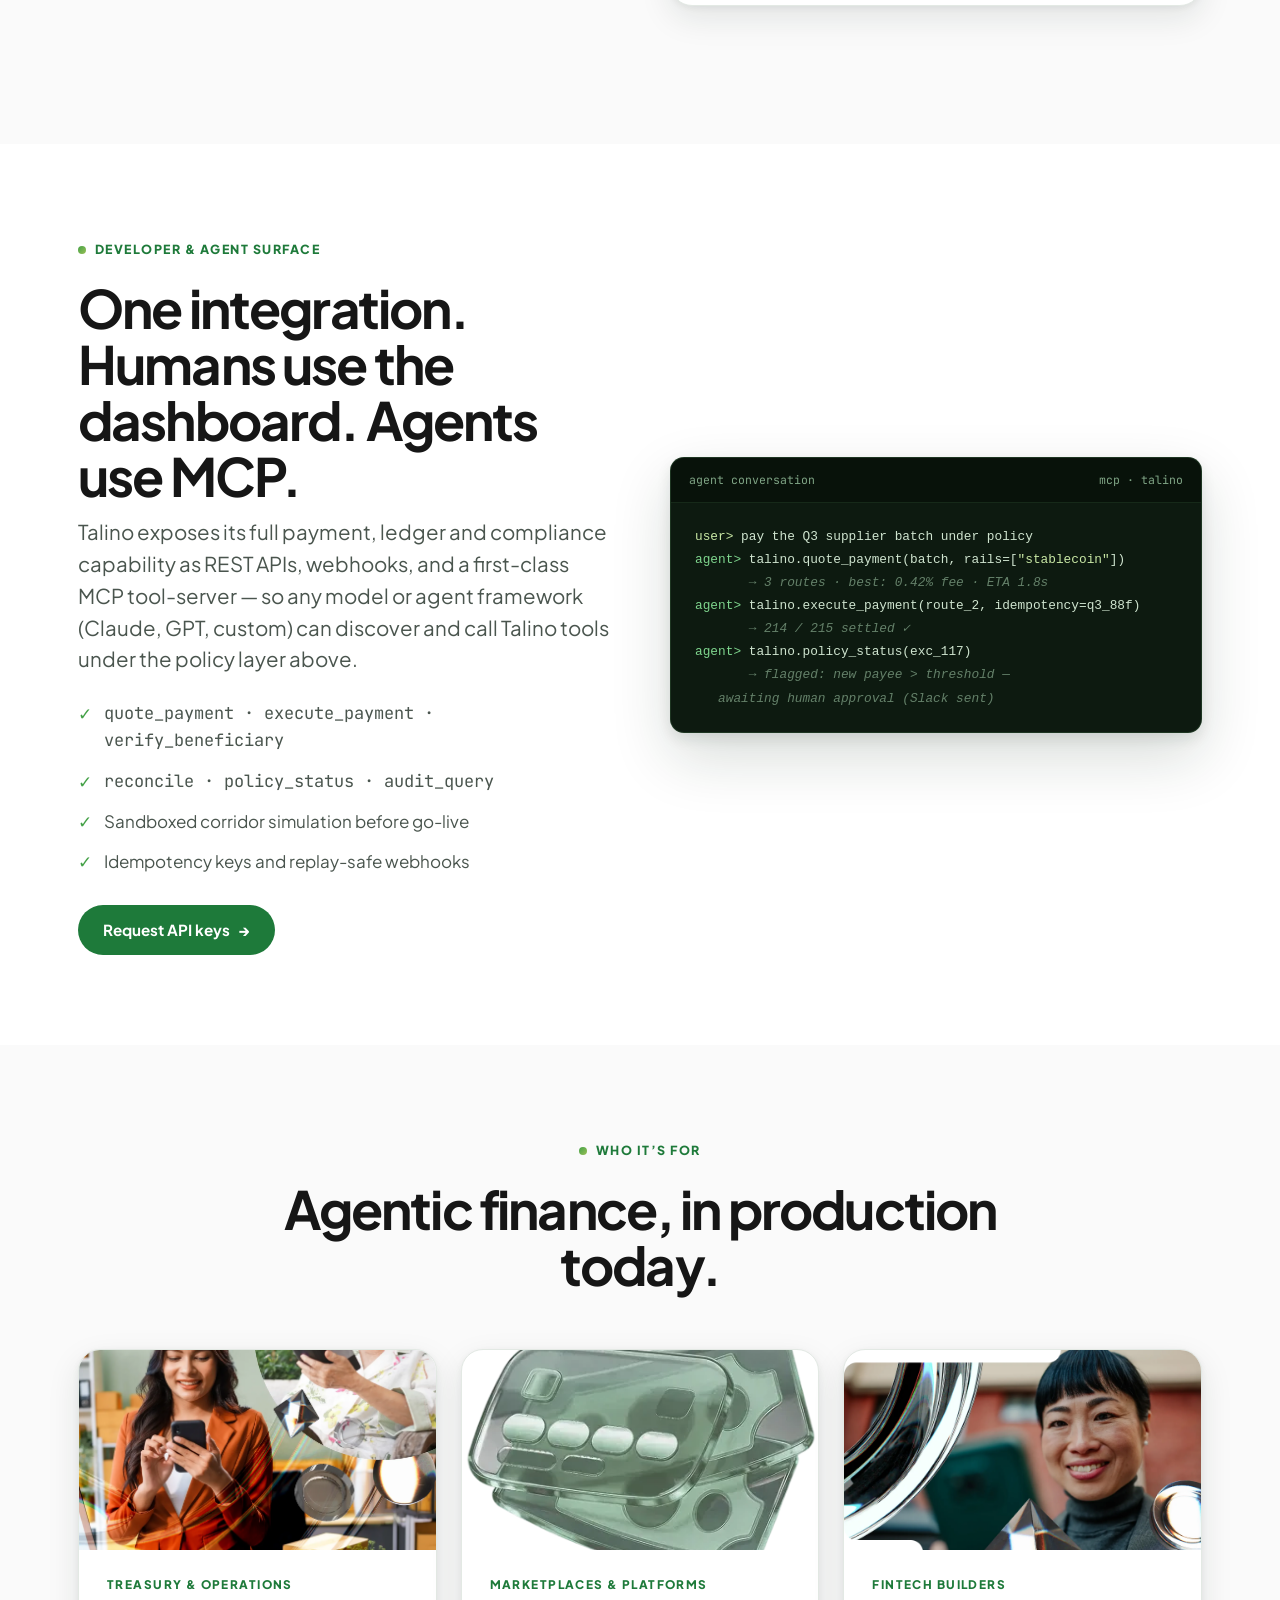
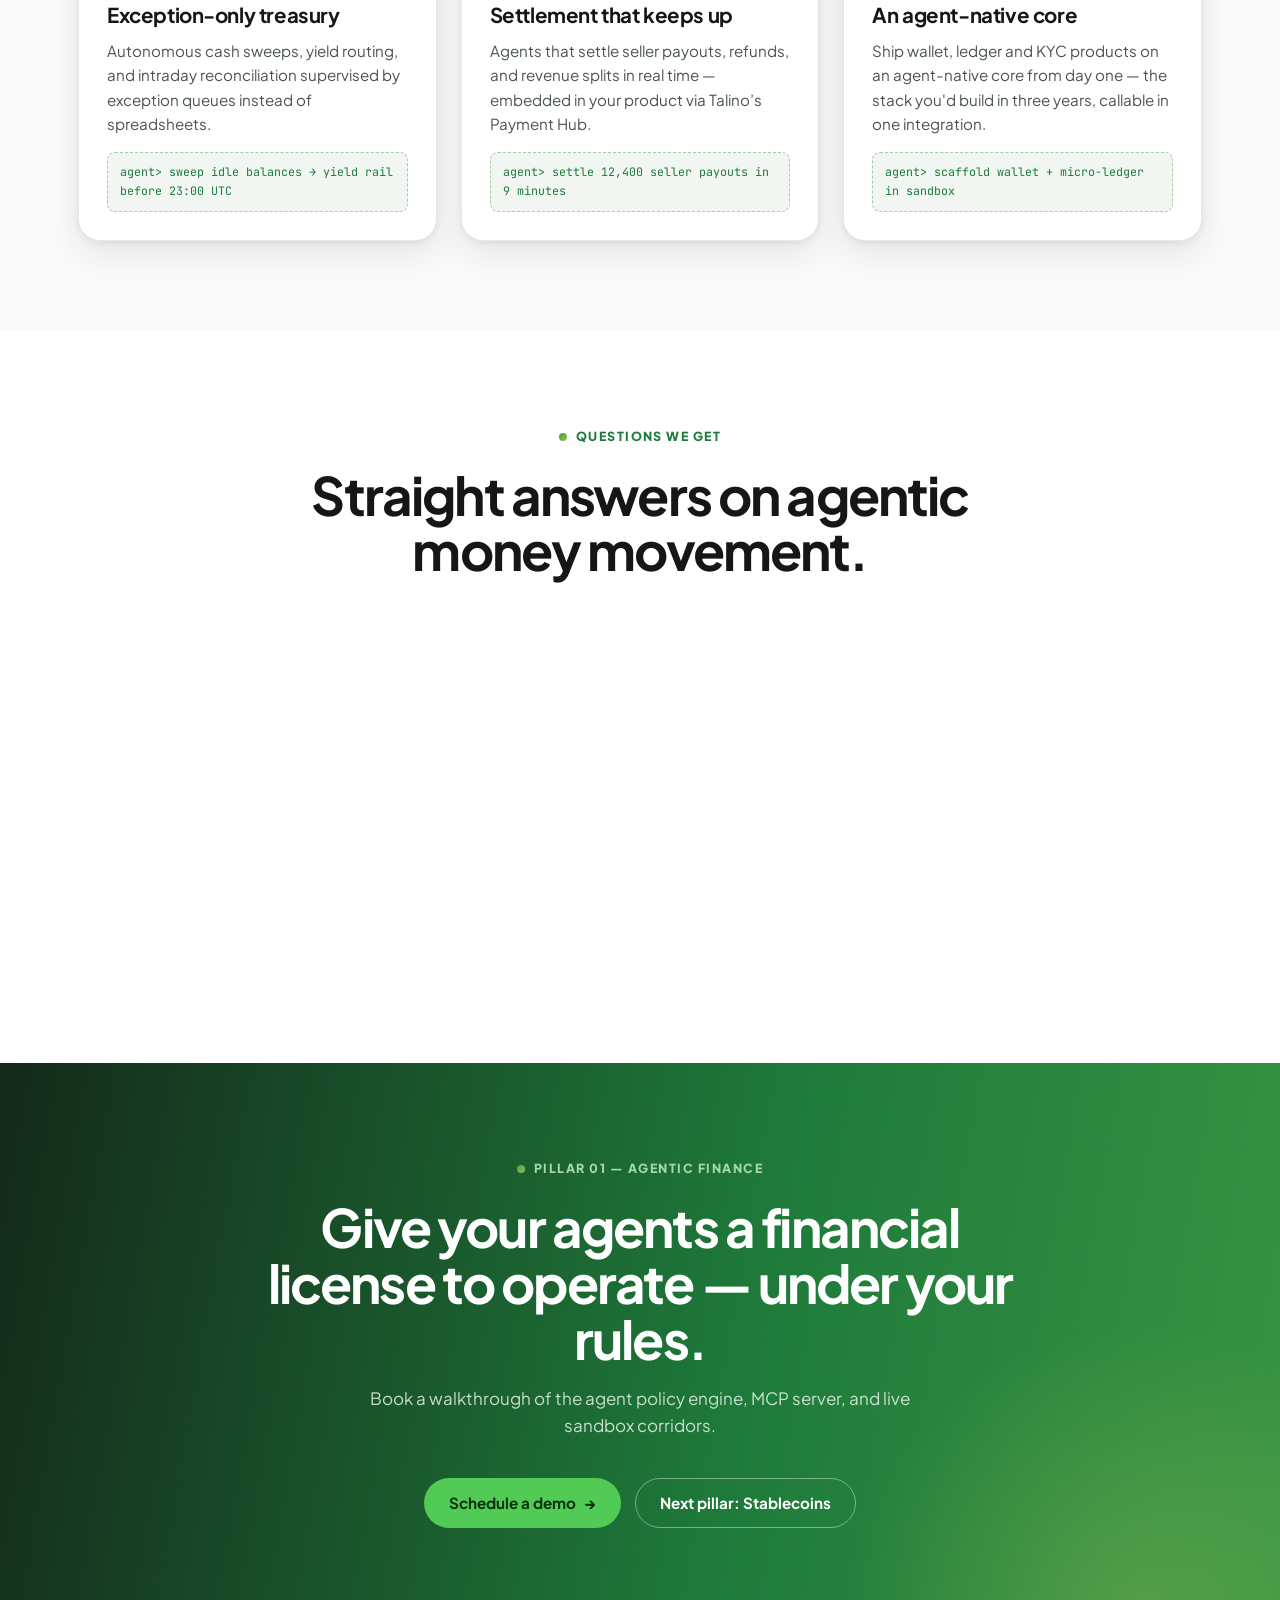
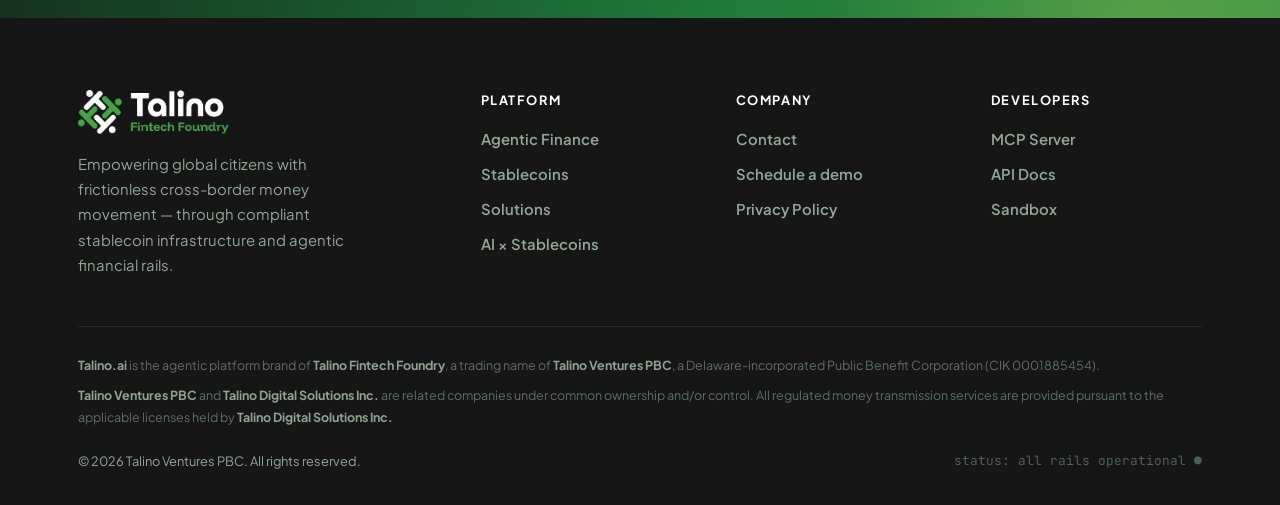
==== commit 254aaaf1: "Design v3: Stripe-style light canvas — rebuild all pages on v3 design system - Plus Jakarta Sans typ" ====
--- a/agentic-finance.html
+++ b/agentic-finance.html
@@ -3,41 +3,38 @@
 <head>
 <meta charset="UTF-8">
 <meta name="viewport" content="width=device-width, initial-scale=1.0">
-<title>Agentic Finance — Talino.ai</title>
-<meta name="description" content="Financial infrastructure built for AI agents: MCP-ready payment rails, scoped credentials, policy engines, and compliance as code.">
+<title>Talino.ai — Agentic Finance</title>
+<meta name="description" content="Financial infrastructure built for AI agents: MCP-ready payment rails, scoped credentials, policy engines, and compliance as code — from Talino.ai.">
 <link rel="preconnect" href="https://fonts.googleapis.com">
 <link rel="preconnect" href="https://fonts.gstatic.com" crossorigin>
-<link href="https://fonts.googleapis.com/css2?family=Mulish:wght@400;500;600;700;800;900&family=Plus+Jakarta+Sans:wght@600;700;800&family=Fraunces:ital,opsz,wght@0,9..144,400;0,9..144,500;0,9..144,600;1,9..144,400&family=JetBrains+Mono:wght@400;500;700&display=swap" rel="stylesheet">
+<link href="https://fonts.googleapis.com/css2?family=Plus+Jakarta+Sans:wght@400;500;600;700;800&family=JetBrains+Mono:wght@400;700&display=swap" rel="stylesheet">
 <link rel="stylesheet" href="assets/css/main.css">
 <link rel="icon" href="assets/img/mark.svg">
 </head>
 <body>
 
-<header class="site-header">
+<!-- ================= HEADER ================= -->
+<header class="site-header on-dark">
   <div class="container nav-wrap">
-    <a href="index.html" class="logo">
-      <img class="logo-mark" src="assets/img/mark-on-light.svg" alt="" width="34" height="34">
-      <span class="logo-word">Talino<span class="dot">.</span><span class="tld">ai</span></span><span class="pulse"></span>
-    </a>
+    <a href="index.html" class="logo"><img class="logo-main" src="assets/img/logo-dark.png" alt="Talino.ai — Talino Fintech Foundry"><img class="logo-on-dark" src="assets/img/logo-on-dark.png" alt="Talino.ai — Talino Fintech Foundry"></a>
     <nav class="main-nav" id="mainNav">
-      <a class="nav-link active" href="agentic-finance.html">Agentic Finance</a>
+      <a class="nav-link" href="agentic-finance.html">Agentic Finance</a>
       <a class="nav-link" href="stablecoins.html">Stablecoins</a>
       <a class="nav-link" href="solutions.html">Solutions</a>
-      <a class="nav-link" href="index.html#impact">Impact</a>
       <a class="nav-link" href="contact.html">Contact</a>
     </nav>
     <div class="nav-cta">
       <a href="contact.html" class="btn btn-primary">Schedule a demo</a>
-      <button class="menu-toggle" id="menuToggle" aria-label="Menu"><svg width="22" height="22" viewBox="0 0 24 24" fill="none" stroke="#1E7A3A" stroke-width="2.4" stroke-linecap="round"><path d="M3 6h18M3 12h18M3 18h18"/></svg></button>
+      <button class="menu-toggle" id="menuToggle" aria-label="Menu"><svg width="22" height="22" viewBox="0 0 24 24" fill="none" stroke="currentColor" stroke-width="2.4" stroke-linecap="round"><path d="M3 6h18M3 12h18M3 18h18"/></svg></button>
     </div>
   </div>
 </header>
 
+<!-- ================= PAGE HERO ================= -->
 <section class="page-hero">
-  <div class="glow-orb a"></div>
   <div class="container">
     <div class="crumbs"><a href="index.html">talino.ai</a> / agentic-finance</div>
-    <span class="eyebrow on-dark">Pillar 01 — Agentic Finance</span>
+    <span class="eyebrow on-dark"><span class="dot-i"></span>Pillar 01 — Agentic Finance</span>
     <h1>When your counterparty is an agent, your rails should think.</h1>
     <p class="lead">Agentic finance means software acts on money — quoting, paying, reconciling, hedging — under human-authored policy. Talino.ai gives enterprises and fintechs the compliant execution layer for that future, live today.</p>
     <div class="hero-actions">
@@ -47,26 +44,28 @@
   </div>
 </section>
 
+<!-- ================= THE SHIFT ================= -->
 <section class="section">
   <div class="container">
     <div class="section-head reveal">
-      <span class="eyebrow">The shift</span>
+      <span class="eyebrow"><span class="dot-i"></span>The shift</span>
       <h2>From human-initiated to agent-initiated finance.</h2>
       <p>Treasury sweeps, procurement payouts, remittance batches, marketplace settlements — work that once needed a person at a dashboard increasingly starts as an intent from an AI agent. The bottleneck is no longer intelligence. It's rails that let software move value legally, safely, and audibly.</p>
     </div>
     <div class="cap-grid">
-      <div class="cap-card reveal"><div class="num">WHY IT MATTERS</div><h3>Speed without a human queue</h3><p>Settlement that used to wait for business hours and sign-off chains now completes in seconds — inside limits a human set once.</p></div>
-      <div class="cap-card reveal"><div class="num">WHY IT MATTERS</div><h3>Scale beyond headcount</h3><p>A 4-person treasury team can supervise thousands of agent-executed transactions per day with exception-only review.</p></div>
-      <div class="cap-card reveal"><div class="num">WHY IT MATTERS</div><h3>Auditability by default</h3><p>Every agent action carries identity, policy digest, and outcome — replayable for regulators, insurers, and auditors.</p></div>
-      <div class="cap-card reveal"><div class="num">WHY IT MATTERS</div><h3>Compliance, not permission slips</h3><p>MSB-grade controls and GENIUS Act alignment are enforced in the call path, so agents can never exceed what the law allows.</p></div>
-    </div>
-  </div>
-</section>
-
+      <div class="cap-card reveal"><div class="icon"><svg viewBox="0 0 24 24" fill="none" stroke="currentColor" stroke-width="1.7" stroke-linecap="round" stroke-linejoin="round"><path d="M13 2 3 14h7l-1 8 10-12h-7l1-8Z"/></svg></div><h3>Speed without a human queue</h3><p>Settlement that used to wait for business hours and sign-off chains now completes in seconds — inside limits a human set once.</p></div>
+      <div class="cap-card reveal"><div class="icon"><svg viewBox="0 0 24 24" fill="none" stroke="currentColor" stroke-width="1.7" stroke-linecap="round" stroke-linejoin="round"><path d="M3 17l6-6 4 4 8-8M21 7v5h-5"/></svg></div><h3>Scale beyond headcount</h3><p>A 4-person treasury team can supervise thousands of agent-executed transactions per day with exception-only review.</p></div>
+      <div class="cap-card reveal"><div class="icon"><svg viewBox="0 0 24 24" fill="none" stroke="currentColor" stroke-width="1.7" stroke-linecap="round" stroke-linejoin="round"><path d="M4 5h16v14H4zM8 9h8M8 13h8M8 17h5"/></svg></div><h3>Auditability by default</h3><p>Every agent action carries identity, policy digest, and outcome — replayable for regulators, insurers, and auditors.</p></div>
+      <div class="cap-card reveal"><div class="icon"><svg viewBox="0 0 24 24" fill="none" stroke="currentColor" stroke-width="1.7" stroke-linecap="round" stroke-linejoin="round"><path d="M12 2 4 5.5v5.2c0 5 3.4 9.6 8 11.3 4.6-1.7 8-6.3 8-11.3V5.5L12 2Z"/><path d="m8.8 12 2.2 2.2 4.2-4.4"/></svg></div><h3>Compliance, not permission slips</h3><p>MSB-grade controls and GENIUS Act alignment are enforced in the call path, so agents can never exceed what the law allows.</p></div>
+    </div>
+  </div>
+</section>
+
+<!-- ================= CONTROL MODEL ================= -->
 <section class="section section-alt">
   <div class="container">
     <div class="section-head reveal">
-      <span class="eyebrow">The control model</span>
+      <span class="eyebrow"><span class="dot-i"></span>The control model</span>
       <h2>Agents act. Policy governs. Humans approve what matters.</h2>
     </div>
     <div class="feature-row">
@@ -115,14 +114,29 @@
         </ul>
       </div>
     </div>
-  </div>
-</section>
-
+    <div class="feature-row">
+      <div class="copy reveal">
+        <h3>Programmable money, from a phone to a mainframe</h3>
+        <p>The same policy engine drives a field officer's handset and a bank's core ledger. Agents inherit the controls of the rail underneath them — so automation never outruns governance, whether it moves ten dollars or ten million.</p>
+        <ul class="checklist">
+          <li><span class="tick">✓</span> One policy model across every product surface</li>
+          <li><span class="tick">✓</span> Corridor simulation before any real funds move</li>
+          <li><span class="tick">✓</span> Deterministic receipts your auditors can replay</li>
+        </ul>
+      </div>
+      <div class="viz reveal" style="padding:0;overflow:hidden">
+        <img src="assets/img/programable.webp" alt="Programmable money — glass phone, stylus and stablecoin" style="width:100%;height:100%;object-fit:cover;display:block">
+      </div>
+    </div>
+  </div>
+</section>
+
+<!-- ================= MCP / DEVELOPER SURFACE ================= -->
 <section class="section" id="mcp">
   <div class="container">
     <div class="split">
       <div class="reveal">
-        <span class="eyebrow">Developer &amp; agent surface</span>
+        <span class="eyebrow"><span class="dot-i"></span>Developer &amp; agent surface</span>
         <h2>One integration. Humans use the dashboard. Agents use MCP.</h2>
         <p class="lead" style="margin-top:14px">Talino exposes its full payment, ledger and compliance capability as REST APIs, webhooks, and a first-class MCP tool-server — so any model or agent framework (Claude, GPT, custom) can discover and call Talino tools under the policy layer above.</p>
         <ul class="checklist">
@@ -138,7 +152,7 @@
       <div class="code-panel reveal">
         <div class="chead"><span>agent conversation</span><span>mcp · talino</span></div>
 <pre><span class="ts">user&gt;</span> pay the Q3 supplier batch under policy
-<span class="tk">agent&gt;</span> talino.quote_payment(batch, rails=["stablecoin"])
+<span class="tk">agent&gt;</span> talino.quote_payment(batch, rails=[<span class="ts">"stablecoin"</span>])
        <span class="tc">→ 3 routes · best: 0.42% fee · ETA 1.8s</span>
 <span class="tk">agent&gt;</span> talino.execute_payment(route_2, idempotency=q3_88f)
        <span class="tc">→ 214 / 215 settled ✓</span>
@@ -150,23 +164,49 @@
   </div>
 </section>
 
+<!-- ================= WHO IT'S FOR ================= -->
 <section class="section section-alt">
   <div class="container">
     <div class="section-head center reveal">
-      <span class="eyebrow">Who it&rsquo;s for</span>
+      <span class="eyebrow"><span class="dot-i"></span>Who it&rsquo;s for</span>
       <h2>Agentic finance, in production today.</h2>
     </div>
     <div class="usecase-grid">
-      <article class="usecase reveal"><div class="uc-head">Treasury &amp; Operations</div><div class="uc-body"><p>Autonomous cash sweeps, yield routing, and intraday reconciliation supervised by exception queues instead of spreadsheets.</p><div class="agent-call">agent&gt; sweep idle balances → yield rail before 23:00 UTC</div></div></article>
-      <article class="usecase reveal"><div class="uc-head">Marketplaces &amp; Platforms</div><div class="uc-body"><p>Agents that settle seller payouts, refunds, and revenue splits in real time — embedded in your product via Talino&rsquo;s Payment Hub.</p><div class="agent-call">agent&gt; settle 12,400 seller payouts in 9 minutes</div></div></article>
-      <article class="usecase reveal"><div class="uc-head">Fintech Builders</div><div class="uc-body"><p>Ship wallet, ledger and KYC products on an agent-native core from day one — the stack you'd build in three years, callable in one integration.</p><div class="agent-call">agent&gt; scaffold wallet + micro-ledger in sandbox</div></div></article>
-    </div>
-  </div>
-</section>
-
+      <article class="usecase reveal">
+        <img class="uc-img" src="assets/img/real-kv.webp" alt="Treasury operations dashboard">
+        <div class="uc-body">
+          <div class="kicker">Treasury &amp; Operations</div>
+          <h3>Exception-only treasury</h3>
+          <p>Autonomous cash sweeps, yield routing, and intraday reconciliation supervised by exception queues instead of spreadsheets.</p>
+          <div class="agent-call">agent&gt; sweep idle balances → yield rail before 23:00 UTC</div>
+        </div>
+      </article>
+      <article class="usecase reveal">
+        <img class="uc-img" src="assets/img/b2b.webp" alt="B2B settlement — glass card and invoice">
+        <div class="uc-body">
+          <div class="kicker">Marketplaces &amp; Platforms</div>
+          <h3>Settlement that keeps up</h3>
+          <p>Agents that settle seller payouts, refunds, and revenue splits in real time — embedded in your product via Talino&rsquo;s Payment Hub.</p>
+          <div class="agent-call">agent&gt; settle 12,400 seller payouts in 9 minutes</div>
+        </div>
+      </article>
+      <article class="usecase reveal">
+        <img class="uc-img" src="assets/img/platform-kv.webp" alt="Talino platform key visual">
+        <div class="uc-body">
+          <div class="kicker">Fintech Builders</div>
+          <h3>An agent-native core</h3>
+          <p>Ship wallet, ledger and KYC products on an agent-native core from day one — the stack you'd build in three years, callable in one integration.</p>
+          <div class="agent-call">agent&gt; scaffold wallet + micro-ledger in sandbox</div>
+        </div>
+      </article>
+    </div>
+  </div>
+</section>
+
+<!-- ================= FAQ ================= -->
 <section class="section">
   <div class="container">
-    <div class="section-head center reveal"><span class="eyebrow">Questions we get</span><h2>Straight answers on agentic money movement.</h2></div>
+    <div class="section-head center reveal"><span class="eyebrow"><span class="dot-i"></span>Questions we get</span><h2>Straight answers on agentic money movement.</h2></div>
     <div class="accordion reveal">
       <details><summary>Can an AI agent actually hold or move funds?</summary><div class="a-body">Agents never custody funds. An agent holds a scoped credential; funds move only through Talino&rsquo;s licensed, regulated rails, subject to policy limits and any human-approval gates you configure. The agent initiates — the platform executes and attests.</div></details>
       <details><summary>What happens if an agent misbehaves or gets prompt-injected?</summary><div class="a-body">Blast radius is capped by design: per-transaction and daily ceilings, beneficiary allowlists, velocity limits, and instant revocation. Anything outside policy doesn't fail silently — it parks in a human review queue with full context.</div></details>
@@ -176,36 +216,40 @@
   </div>
 </section>
 
+<!-- ================= CTA ================= -->
 <section class="cta-band">
   <div class="container">
+    <span class="eyebrow on-dark" style="justify-content:center"><span class="dot-i"></span>Pillar 01 — Agentic Finance</span>
     <h2>Give your agents a financial license to operate — under your rules.</h2>
     <p>Book a walkthrough of the agent policy engine, MCP server, and live sandbox corridors.</p>
     <div class="hero-actions"><a href="contact.html" class="btn btn-cyan">Schedule a demo <span class="arrow">→</span></a><a href="stablecoins.html" class="btn btn-ghost-light">Next pillar: Stablecoins</a></div>
   </div>
 </section>
 
+<!-- ================= FOOTER ================= -->
 <footer class="site-footer">
   <div class="container">
     <div class="footer-grid">
       <div>
-        <a href="index.html" class="logo">
-        <img class="logo-mark" src="assets/img/mark.svg" alt="" width="38" height="38">
-        <span class="logo-word">Talino<span class="dot">.</span><span class="tld">ai</span></span>
-      </a>
-      <div class="logo-sub">Fintech Foundry — agentic edition</div>
+        <a href="index.html" class="logo"><img src="assets/img/logo.png" alt="Talino.ai — Talino Fintech Foundry"></a>
         <p class="foot-mission">Empowering global citizens with frictionless cross-border money movement — through compliant stablecoin infrastructure and agentic financial rails.</p>
       </div>
-      <div class="footer-col"><h4>Platform</h4><a href="agentic-finance.html">Agentic Finance</a><a href="stablecoins.html">Stablecoins</a><a href="solutions.html">Solutions</a><a href="index.html#impact">Impact</a></div>
+      <div class="footer-col"><h4>Platform</h4><a href="agentic-finance.html">Agentic Finance</a><a href="stablecoins.html">Stablecoins</a><a href="solutions.html">Solutions</a><a href="index.html#intersection">AI × Stablecoins</a></div>
       <div class="footer-col"><h4>Company</h4><a href="contact.html">Contact</a><a href="contact.html">Schedule a demo</a><a href="privacy.html">Privacy Policy</a></div>
-      <div class="footer-col"><h4>Developers</h4><a href="#mcp">MCP Server</a><a href="#mcp">API Docs</a><a href="#mcp">Sandbox</a></div>
+      <div class="footer-col"><h4>Developers</h4><a href="agentic-finance.html#mcp">MCP Server</a><a href="agentic-finance.html#mcp">API Docs</a><a href="agentic-finance.html#mcp">Sandbox</a></div>
     </div>
     <div class="footer-legal">
       <p><strong>Talino.ai</strong> is the agentic platform brand of <strong>Talino Fintech Foundry</strong>, a trading name of <strong>Talino Ventures PBC</strong>, a Delaware-incorporated Public Benefit Corporation (CIK 0001885454).</p>
       <p style="margin-top:8px"><strong>Talino Ventures PBC</strong> and <strong>Talino Digital Solutions Inc.</strong> are related companies under common ownership and/or control. All regulated money transmission services are provided pursuant to the applicable licenses held by <strong>Talino Digital Solutions Inc.</strong></p>
     </div>
-    <div class="footer-bottom"><span>© 2026 Talino Ventures PBC. All rights reserved.</span><span class="mono" style="color:#567060">status: all rails operational ●</span></div>
+    <div class="footer-bottom">
+      <span>© 2026 Talino Ventures PBC. All rights reserved.</span>
+      <span class="mono">status: all rails operational ●</span>
+    </div>
   </div>
 </footer>
+
 <script src="assets/js/main.js"></script>
+<script>addEventListener("scroll",function(){document.querySelector(".site-header").classList.toggle("scrolled",scrollY>24)},{passive:true});</script>
 </body>
 </html>
--- a/assets/css/main.css
+++ b/assets/css/main.css
@@ -1,532 +1,387 @@
 /* ============================================================
-   TALINO.AI — Design System
-   Brand kit: Talinoventures.com — woven-link mark on near-black
-   #14141F, brand greens #1E7A3A / #44A147 / #98BF55, chrome,
-   Mulish body + Fraunces headlines. AI flair: flow animations,
-   grid motifs, terminal surfaces, the AI × Stablecoin intersection.
+   TALINO.AI — Design System v3
+   Structure/energy: Stripe.com — light canvas, oversized type,
+   tilted product showcases, gradient mesh moments.
+   Color/type: Talino Ventures brand kit — greens #44A147 /
+   #52CA56 / #98BF55, pine #1E7A3A, ink #161616, slate #003C4B,
+   orange #F57C00, Plus Jakarta Sans. ORIGINAL woven logo.
    ============================================================ */
 
 :root {
-  /* Talino Ventures brand kit (logo + brand.css) */
-  --teal-900: #14291a;
-  --teal-800: #1E7A3A;
-  --teal-700: #2A7A38;
-  --teal-500: #44A147;
-  --navy: #16301d;
-  --cyan: #5CB85C;
-  --lime: #98BF55;
-  --ink: #14141f;
-  --ink-soft: #2c3530;
-  --slate: #667a6b;
+  /* Talino brand kit (from talinoventures.com CSS vars + logo pixels) */
+  --green: #44a147;
+  --green-bright: #52ca56;
+  --green-dark: #1E7A3A;
+  --lime: #98bf55;
+  --pine-deep: #14291a;
+  --ink: #161616;          /* fintech-black */
+  --slate: #003c4b;
+  --steel: #24719f;
+  --orange: #f57c00;
   --paper: #fafafa;
-  --paper-2: #f3f7f3;
-  --mist: #e9f2e9;
-  --line: #dfe8df;
+  --paper-2: #f2f6f3;
   --white: #ffffff;
-  --amber: #f59e0b;
-
-  /* AI-flair derivatives */
-  --glow: rgba(76, 175, 80, 0.16);
-  --grad-hero: linear-gradient(118deg, #0f1a12 0%, #14291a 48%, #1E7A3A 130%);
-  --grad-cyan: linear-gradient(90deg, #98BF55, #5CB85C);
-  --grad-card-hover: linear-gradient(160deg, rgba(76,175,80,.09), rgba(20,60,28,.05));
-
-  --font-sans: "Mulish", -apple-system, BlinkMacSystemFont, "Segoe UI", Roboto, sans-serif;
-  --font-geo: "Plus Jakarta Sans", var(--font-sans);
-  --font-serif: "Fraunces", "Tiempos Headline", Georgia, "Times New Roman", serif;
-  --font-mono: "JetBrains Mono", "SFMono-Regular", Consolas, "Liberation Mono", monospace;
-
+  --text: #1c2420;
+  --text-soft: #4a554e;
+  --text-mute: #6e7a72;
+  --line: #e3e9e4;
+  --amber-soft: #fff3e0;
+
+  /* signature gradients (Stripe-style mesh, Talino hues) */
+  --grad-rain: linear-gradient(96deg, #52ca56 0%, #98bf55 34%, #f57c00 76%, #24719f 112%);
+  --grad-cta: linear-gradient(100deg, #14291a 0%, #1E7A3A 58%, #44a147 120%);
+  --grad-chip: linear-gradient(135deg, #44a147, #98bf55);
+  --shadow-card: 0 2px 6px rgba(20,41,26,.06), 0 12px 32px rgba(20,41,26,.10);
+  --shadow-lift: 0 6px 14px rgba(20,41,26,.10), 0 24px 60px rgba(20,41,26,.16);
   --radius: 16px;
-  --radius-sm: 10px;
-  --shadow-sm: 0 1px 2px rgba(16, 42, 54, 0.06), 0 4px 14px rgba(16, 42, 54, 0.06);
-  --shadow-md: 0 8px 30px rgba(20, 60, 28, 0.12);
-  --shadow-glow: 0 0 0 1px rgba(76, 175, 80, 0.25), 0 12px 40px rgba(76, 175, 80, 0.18);
-
-  --container: 1160px;
-  --header-h: 72px;
+  --radius-lg: 22px;
+  --container: 1180px;
+  --header-h: 76px;
+
+  --font: "Plus Jakarta Sans", "Mulish", system-ui, -apple-system, "Segoe UI", Roboto, sans-serif;
+  --font-mono: "JetBrains Mono", "SFMono-Regular", Consolas, monospace;
 }
 
 * { margin: 0; padding: 0; box-sizing: border-box; }
 html { scroll-behavior: smooth; }
 body {
-  font-family: var(--font-sans);
-  font-weight: 400;
-  color: var(--ink);
-  background: var(--paper);
-  line-height: 1.65;
-  -webkit-font-smoothing: antialiased;
-  font-size: 17px;
-}
-img, svg { max-width: 100%; display: block; }
-a { color: var(--teal-500); text-decoration: none; transition: color .2s ease; }
-a:hover { color: var(--cyan); }
+  font-family: var(--font); color: var(--text); background: var(--white);
+  font-size: 17px; line-height: 1.6; -webkit-font-smoothing: antialiased;
+  font-weight: 400; overflow-x: hidden;
+}
+img, svg, video { max-width: 100%; display: block; }
+a { color: var(--green-dark); text-decoration: none; transition: color .2s; }
+a:hover { color: var(--green-bright); }
 .container { max-width: var(--container); margin: 0 auto; padding: 0 28px; }
 
-h1, h2, h3 { font-family: var(--font-serif); font-weight: 500; color: var(--teal-900); line-height: 1.12; letter-spacing: -0.015em; }
-h1 { font-size: clamp(2.5rem, 5.2vw, 4rem); }
-h2 { font-size: clamp(1.9rem, 3.4vw, 2.65rem); }
-h3 { font-size: 1.32rem; font-weight: 600; font-family: var(--font-sans); letter-spacing: -0.01em; }
-p.lead { font-size: 1.16rem; color: var(--ink-soft); max-width: 640px; }
-
-/* ---------- eyebrow / labels ---------- */
+/* ---------- type scale: Stripe-big ---------- */
+h1, h2, h3 { color: var(--ink); letter-spacing: -0.035em; line-height: 1.06; font-weight: 700; }
+h1 { font-size: clamp(2.9rem, 6.2vw, 5rem); }
+h2 { font-size: clamp(2.1rem, 4.2vw, 3.3rem); }
+h3 { font-size: 1.3rem; letter-spacing: -0.02em; line-height: 1.25; }
+p.lead { font-size: clamp(1.05rem, 1.6vw, 1.28rem); color: var(--text-soft); line-height: 1.55; font-weight: 400; }
+.text-grad { background: var(--grad-rain); -webkit-background-clip: text; background-clip: text; color: transparent; font-weight: 700; }
 .eyebrow {
-  display: inline-flex; align-items: center; gap: 8px;
-  font-size: .76rem; font-weight: 700; letter-spacing: .16em;
-  text-transform: uppercase; color: var(--teal-500);
-  margin-bottom: 18px;
-}
-.eyebrow::before {
-  content: ""; width: 22px; height: 2px; background: var(--grad-cyan); border-radius: 2px;
-}
-.eyebrow.on-dark { color: #A5DFB2; }
-
-.mono { font-family: var(--font-mono); }
-
-/* ============================================================
-   HEADER
-   ============================================================ */
+  display: inline-flex; align-items: center; gap: 9px; font-size: .78rem;
+  font-weight: 800; letter-spacing: .12em; text-transform: uppercase; color: var(--green-dark);
+  margin-bottom: 20px;
+}
+.eyebrow.on-dark { color: #a4d9a8; }
+.eyebrow .dot-i { width: 8px; height: 8px; border-radius: 50%; background: var(--grad-chip); }
+
+/* ---------- header: transparent over dark hero (like source site) ---------- */
 .site-header {
-  position: sticky; top: 0; z-index: 100;
-  height: var(--header-h);
+  position: sticky; top: 0; z-index: 100; height: var(--header-h);
   display: flex; align-items: center;
-  background: rgba(250, 250, 250, 0.82);
-  backdrop-filter: blur(14px);
-  -webkit-backdrop-filter: blur(14px);
-  border-bottom: 1px solid var(--line);
-}
-.nav-wrap { display: flex; align-items: center; justify-content: space-between; width: 100%; }
-.logo { display: flex; align-items: center; gap: 10px; }
-.logo-mark { display: block; }
-.logo-word { font-family: var(--font-geo); font-weight: 800; font-size: 1.42rem; color: var(--ink); letter-spacing: -0.03em; }
-.logo .dot { color: var(--teal-500); }
-.logo .tld { font-size: .95em; }
-.site-header .logo-word { color: var(--ink); }
-.site-footer .logo-word, .hero .logo-word { color: #f2f7f2; }
-.logo-sub { margin-top: 10px; font-size: .72rem; letter-spacing: .14em; text-transform: uppercase; color: #5d7a63; font-weight: 700; }
-.logo .pulse {
-  width: 8px; height: 8px; border-radius: 50%;
-  background: var(--lime); align-self: center; margin-left: 4px;
-  box-shadow: 0 0 0 0 var(--glow);
-  animation: pulse 2.4s infinite;
-}
-@keyframes pulse {
-  0% { box-shadow: 0 0 0 0 rgba(76,175,80,.45); }
-  70% { box-shadow: 0 0 0 10px rgba(76,175,80,0); }
-  100% { box-shadow: 0 0 0 0 rgba(76,175,80,0); }
-}
-.main-nav { display: flex; align-items: center; gap: 34px; }
-.main-nav a.nav-link { color: var(--ink); font-weight: 600; font-size: .95rem; }
-.main-nav a.nav-link:hover, .main-nav a.nav-link.active { color: var(--teal-500); }
+  background: rgba(255,255,255,.86); backdrop-filter: blur(12px); -webkit-backdrop-filter: blur(12px);
+  border-bottom: 1px solid transparent; transition: background .25s, border-color .25s;
+}
+.site-header.scrolled { border-color: var(--line); }
+.site-header.on-dark { background: transparent; backdrop-filter: none; -webkit-backdrop-filter: none; }
+.site-header.on-dark.scrolled { background: rgba(12,18,13,.85); backdrop-filter: blur(12px); -webkit-backdrop-filter: blur(12px); border-color: rgba(255,255,255,.08); }
+.nav-wrap { display: flex; align-items: center; justify-content: space-between; width: 100%; gap: 24px; }
+.logo img { height: 40px; width: auto; transition: transform .25s; }
+.logo:hover img { transform: scale(.96); }
+/* dark header: swap to the light lockup (logo-on-dark.png) */
+.logo .logo-on-dark { display: none; }
+.site-header.on-dark .logo .logo-main { display: none; }
+.site-header.on-dark .logo .logo-on-dark { display: block; }
+.main-nav { display: flex; align-items: center; gap: 30px; }
+.main-nav a.nav-link { color: var(--text); font-weight: 600; font-size: .95rem; }
+.on-dark .main-nav a.nav-link { color: rgba(255,255,255,.92); }
+.main-nav a.nav-link:hover, .main-nav a.nav-link.active { color: var(--green-bright); }
 .nav-cta { display: flex; align-items: center; gap: 14px; }
-
+.on-dark .btn-primary { background: var(--green); color: #06260b; }
+.on-dark .btn-primary:hover { background: var(--green-bright); color: #06260b; }
+.btn {
+  display: inline-flex; align-items: center; gap: 8px; font-family: var(--font); font-weight: 700; font-size: .95rem;
+  padding: 12px 24px; border-radius: 999px; border: 1px solid transparent; cursor: pointer;
+  transition: transform .18s, box-shadow .18s, background .18s, color .18s; white-space: nowrap;
+}
+.btn-primary { background: var(--green-dark); color: #fff; }
+.btn-primary:hover { color: #fff; background: var(--green); transform: translateY(-1px); box-shadow: 0 10px 24px rgba(68,161,71,.35); }
+.btn-cyan { background: var(--green-bright); color: #08310c; }
+.btn-cyan:hover { color: #08310c; background: #6ad46e; transform: translateY(-1px); box-shadow: 0 10px 26px rgba(82,202,86,.4); }
+.btn-ghost { background: transparent; color: var(--text); border-color: #cfd8d1; }
+.btn-ghost:hover { color: var(--ink); border-color: var(--ink); }
+.btn-ghost-light { background: transparent; color: #fff; border-color: rgba(255,255,255,.4); }
+.btn-ghost-light:hover { color: #fff; border-color: #fff; background: rgba(255,255,255,.06); }
+.btn .arrow { transition: transform .2s; font-weight: 800; }
+.btn:hover .arrow { transform: translateX(4px); }
 .menu-toggle { display: none; background: none; border: 0; cursor: pointer; }
-
-/* ============================================================
-   BUTTONS
-   ============================================================ */
-.btn {
-  display: inline-flex; align-items: center; gap: 9px;
-  font-family: var(--font-sans); font-weight: 700; font-size: .95rem;
-  padding: 14px 26px; border-radius: 999px; border: 1px solid transparent;
-  cursor: pointer; transition: all .22s ease; white-space: nowrap;
-}
-.btn-primary { background: var(--teal-900); color: var(--white); }
-.btn-primary:hover { background: var(--teal-700); color: #fff; box-shadow: var(--shadow-glow); transform: translateY(-1px); }
-.btn-cyan { background: var(--grad-cyan); color: #0e2a16; }
-.btn-cyan:hover { color: #0e2a16; box-shadow: 0 10px 30px rgba(76,175,80,.35); transform: translateY(-1px); }
-.btn-ghost { background: transparent; color: var(--teal-900); border-color: var(--line); }
-.btn-ghost:hover { border-color: var(--cyan); color: var(--teal-700); }
-.btn-ghost-light { background: rgba(255,255,255,.08); color: #ecf8ee; border-color: rgba(255,255,255,.28); }
-.btn-ghost-light:hover { color: #fff; border-color: var(--cyan); }
-.btn .arrow { transition: transform .2s ease; }
-.btn:hover .arrow { transform: translateX(3px); }
-
-/* ============================================================
-   HERO
-   ============================================================ */
+.menu-toggle svg { stroke: var(--ink); }
+.on-dark .menu-toggle svg { stroke: #fff; }
+
+/* ---------- HERO: ink canvas like source site ---------- */
 .hero {
-  position: relative; overflow: hidden;
-  background: var(--grad-hero);
-  color: var(--white);
-  padding: clamp(72px, 10vh, 120px) 0 clamp(88px, 12vh, 140px);
-}
-.hero .mesh { position: absolute; inset: 0; pointer-events: none; }
-.hero .glow-orb {
-  position: absolute; border-radius: 50%; filter: blur(90px); opacity: .5; pointer-events: none;
-}
-.hero .glow-orb.a { width: 480px; height: 480px; background: rgba(76,175,80,.35); top: -140px; right: -80px; animation: drift 14s ease-in-out infinite alternate; }
-.hero .glow-orb.b { width: 380px; height: 380px; background: rgba(46,122,56,.42); bottom: -160px; left: -100px; animation: drift 18s ease-in-out infinite alternate-reverse; }
-@keyframes drift { from { transform: translate(0,0) scale(1); } to { transform: translate(-40px, 30px) scale(1.12); } }
-
-.hero-grid { position: relative; display: grid; grid-template-columns: 1.08fr .92fr; gap: 56px; align-items: center; }
+  position: relative; color: #fff; overflow: hidden;
+  background: var(--ink); margin-top: calc(-1 * var(--header-h));
+  padding: calc(var(--header-h) + clamp(60px, 8vh, 100px)) 0 0;
+}
+.hero::before {
+  content: ""; position: absolute; inset: 0;
+  background: url("../img/pattern.png") repeat; background-size: 1200px; opacity: .45; pointer-events: none;
+}
+.hero::after {
+  content: ""; position: absolute; left: -10%; right: -10%; bottom: -34%; height: 74%;
+  background: radial-gradient(ellipse 55% 68% at 32% 100%, rgba(82,202,86,.4), transparent 62%),
+              radial-gradient(ellipse 46% 60% at 74% 100%, rgba(152,191,85,.24), transparent 60%),
+              radial-gradient(ellipse 30% 44% at 92% 96%, rgba(245,124,0,.16), transparent 62%);
+  filter: blur(6px); pointer-events: none;
+}
+.hero .container { position: relative; z-index: 2; }
 .hero h1 { color: #fff; }
-.hero h1 em { font-style: italic; color: #8FE3A1; }
-.hero p.lead { color: rgba(226, 240, 246, 0.86); margin-top: 22px; font-size: 1.14rem; }
-.hero-actions { display: flex; gap: 16px; margin-top: 36px; flex-wrap: wrap; }
-
-/* typewriter role line */
-.agent-line {
-  margin-top: 30px; display: inline-flex; align-items: center; gap: 12px;
-  font-family: var(--font-mono); font-size: .88rem; color: #9fe6b0;
-  background: rgba(6, 22, 12, 0.35);
-  border: 1px solid rgba(130, 214, 150, 0.28);
-  padding: 10px 18px; border-radius: 8px;
-}
-.agent-line .prompt { color: var(--cyan); }
-.agent-line .cursor { display: inline-block; width: 8px; height: 1.05em; background: #9fe6b0; vertical-align: text-bottom; animation: blink 1.05s steps(1) infinite; }
+.hero h1 .accent { background: linear-gradient(94deg, #6ad46e, #b9e07a 55%, #f2b268); -webkit-background-clip: text; background-clip: text; color: transparent; }
+.hero .lead { color: rgba(240,246,240,.78); max-width: 640px; margin-top: 26px; }
+.hero-actions { display: flex; gap: 14px; margin-top: 38px; flex-wrap: wrap; }
+.hero-head { max-width: 900px; }
+.scroll-cue { margin-top: clamp(44px, 6vh, 72px); display: inline-flex; align-items: center; gap: 10px; color: rgba(220,235,222,.55); font-size: .76rem; letter-spacing: .14em; text-transform: uppercase; font-weight: 800; }
+.scroll-cue svg { animation: bob 1.8s ease-in-out infinite; }
+@keyframes bob { 50% { transform: translateY(5px); } }
+.hero-media { position: relative; z-index: 2; margin-top: clamp(40px, 5vh, 64px); }
+.hero-media .frame {
+  position: relative; border-radius: 20px 20px 0 0; overflow: hidden;
+  border: 1px solid rgba(255,255,255,.16); border-bottom: 0;
+  box-shadow: 0 -20px 80px rgba(0,0,0,.5);
+}
+.hero-media video, .hero-media img { width: 100%; height: min(44vh, 430px); object-fit: cover; display: block; }
+.hero-media .frame::after { content: ""; position: absolute; inset: 0; background: linear-gradient(180deg, rgba(22,22,22,.28), transparent 40%); pointer-events: none; }
+.trust-strip { position: relative; z-index: 2; border-top: 1px solid rgba(255,255,255,.12); padding: 24px 0 30px; display: flex; flex-wrap: wrap; gap: 12px 26px; align-items: center; justify-content: center; margin-top: 2px; }
+.trust-strip .t-label { color: rgba(220,235,222,.5); font-size: .72rem; letter-spacing: .12em; text-transform: uppercase; font-weight: 800; width: 100%; text-align: center; margin-bottom: 4px; }
+.trust-strip .chip { font-size: .82rem; font-weight: 700; color: rgba(236,246,237,.92); border: 1px solid rgba(255,255,255,.16); border-radius: 999px; padding: 7px 16px; background: rgba(255,255,255,.04); }
+
+/* typewriter console line */
+.agent-line { margin-top: 30px; display: inline-flex; align-items: center; gap: 12px; font-family: var(--font-mono); font-size: .86rem; color: #b9e6bd; background: rgba(0,0,0,.35); border: 1px solid rgba(120,200,128,.25); padding: 10px 18px; border-radius: 8px; }
+.agent-line .prompt { color: var(--green-bright); }
+.agent-line .cursor { display: inline-block; width: 8px; height: 1.05em; background: #b9e6bd; vertical-align: text-bottom; animation: blink 1.05s steps(1) infinite; }
 @keyframes blink { 50% { opacity: 0; } }
 
-/* partner chips under hero */
-.trust-strip { margin-top: 48px; }
-.trust-strip .label { font-size: .72rem; letter-spacing: .14em; text-transform: uppercase; color: rgba(200, 226, 236, .55); font-weight: 700; }
-.trust-strip .chips { display: flex; flex-wrap: wrap; gap: 10px; margin-top: 12px; }
-.chip {
-  font-size: .8rem; font-weight: 700; color: #d9f0dd;
-  border: 1px solid rgba(130,214,150,.3); border-radius: 999px; padding: 6px 14px;
-  background: rgba(8, 26, 15, .3);
-}
-
-/* ---------- hero visual: agent terminal card ---------- */
-.hero-visual { position: relative; }
-.terminal-card {
-  background: rgba(4, 24, 32, 0.72);
-  border: 1px solid rgba(130, 214, 150, 0.22);
-  border-radius: 14px; overflow: hidden;
-  box-shadow: 0 30px 80px rgba(2, 10, 6, 0.5);
-  font-family: var(--font-mono); font-size: .82rem; line-height: 1.75;
-}
-.terminal-card .tbar { display: flex; align-items: center; gap: 7px; padding: 12px 16px; border-bottom: 1px solid rgba(130,214,150,.14); background: rgba(4, 16, 10, .5); }
-.terminal-card .tbar i { width: 10px; height: 10px; border-radius: 50%; display: inline-block; }
-.terminal-card .tbar i:nth-child(1){background:#ff5f57}.terminal-card .tbar i:nth-child(2){background:#febc2e}.terminal-card .tbar i:nth-child(3){background:#28c840}
-.terminal-card .tbar .tname { margin-left: 8px; color: #7d9685; font-size: .74rem; }
-.terminal-card pre { padding: 20px 22px; color: #cfe4d2; overflow-x: auto; }
-.tk { color: #6fd18a; }         /* keys */
-.tn { color: #f3c969; }         /* numbers */
-.ts { color: #9fe3b1; }         /* strings */
-.tc { color: #68856f; font-style: italic; }  /* comments */
-.agent-tag {
-  display: inline-flex; align-items: center; gap: 8px;
-  background: #0e1f14; border: 1px solid rgba(130,214,150,.35);
-  padding: 5px 12px; border-radius: 999px; font-size: .8rem; color: #9FE6B0;
-}
-.agent-tag .live { width: 7px; height: 7px; border-radius: 50%; background: #43e07a; box-shadow: 0 0 8px #43e07a; animation: pulse 1.8s infinite; }
-
-/* ============================================================
-   SECTIONS
-   ============================================================ */
-.section { padding: clamp(72px, 9vh, 110px) 0; }
-.section-alt { background: var(--white); border-top: 1px solid var(--line); border-bottom: 1px solid var(--line); }
-.section-head { max-width: 720px; margin-bottom: 52px; }
-.section-head p { margin-top: 14px; color: var(--ink-soft); font-size: 1.06rem; }
+/* ---------- sections ---------- */
+.section { padding: clamp(80px, 10vh, 128px) 0; }
+.section-alt { background: var(--paper); }
+.section-tint { background: var(--paper-2); }
+.section-head { max-width: 780px; margin-bottom: 56px; }
+.section-head p { margin-top: 16px; color: var(--text-soft); font-size: 1.12rem; }
 .section-head.center { margin-left: auto; margin-right: auto; text-align: center; }
-.section-head.center .eyebrow { justify-content: center; }
-.section-head.center .eyebrow::before { display: none; }
-
-/* ---------- pillar cards ---------- */
-.pillars { display: grid; grid-template-columns: 1fr 1fr; gap: 28px; }
+
+/* ---------- two-pillar split ---------- */
+.pillars { display: grid; grid-template-columns: 1fr 1fr; gap: 26px; }
 .pillar-card {
-  position: relative; overflow: hidden;
-  background: var(--white);
-  border: 1px solid var(--line);
-  border-radius: var(--radius);
-  padding: 42px 40px;
-  box-shadow: var(--shadow-sm);
-  transition: transform .25s ease, box-shadow .25s ease;
-}
-.section-alt .pillar-card { background: var(--paper); }
-.pillar-card:hover { transform: translateY(-5px); box-shadow: var(--shadow-md); }
-.pillar-card::after {
-  content: ""; position: absolute; inset: 0; opacity: 0;
-  background: var(--grad-card-hover); transition: opacity .25s ease; pointer-events: none;
-}
-.pillar-card:hover::after { opacity: 1; }
-.pillar-card .icon {
-  width: 60px; height: 60px; border-radius: 14px;
-  display: grid; place-items: center; margin-bottom: 26px;
-  background: var(--mist); color: var(--teal-900);
-}
-.pillar-card .icon svg { width: 30px; height: 30px; }
-.pillar-card h3 { font-size: 1.45rem; font-family: var(--font-serif); font-weight: 500; margin-bottom: 12px; }
-.pillar-card p { color: var(--ink-soft); }
-.pillar-card .card-links { margin-top: 22px; display: flex; flex-direction: column; gap: 6px; }
-.pillar-card .card-links a { font-weight: 700; font-size: .92rem; }
-.pillar-card .card-links a::after { content: " →"; }
-.pillar-card .badge {
-  position: absolute; top: 26px; right: 26px; font-size: .68rem; font-weight: 800;
-  letter-spacing: .1em; text-transform: uppercase; padding: 5px 12px; border-radius: 999px;
-}
-.badge-teal { background: rgba(76,175,80,.12); color: var(--teal-700); border: 1px solid rgba(76,175,80,.35); }
-.badge-navy { background: rgba(22,48,29,.08); color: var(--navy); border: 1px solid rgba(22,48,29,.25); }
+  position: relative; border-radius: var(--radius-lg); overflow: hidden; color: #fff;
+  padding: 42px 44px; min-height: 460px; display: flex; flex-direction: column;
+  transition: transform .3s cubic-bezier(.2,.7,.3,1), box-shadow .3s;
+}
+.pillar-card:hover { transform: translateY(-6px); box-shadow: var(--shadow-lift); }
+.pillar-card.p-agent { background: radial-gradient(130% 110% at 0% 0%, #24719f 0%, #0e3a25 55%, #0a2a18 100%); }
+.pillar-card.p-coin { background: radial-gradient(130% 110% at 100% 0%, #52ca56 -12%, #1E7A3A 45%, #12321a 100%); }
+.pillar-card .p-tag { font-size: .74rem; font-weight: 800; letter-spacing: .14em; text-transform: uppercase; color: rgba(255,255,255,.72); }
+.pillar-card h3 { color: #fff; font-size: clamp(1.7rem, 2.6vw, 2.2rem); margin-top: auto; padding-top: 150px; letter-spacing: -0.03em; }
+.pillar-card p { color: rgba(255,255,255,.84); margin-top: 12px; font-size: 1rem; }
+.pillar-card .p-link { margin-top: 20px; font-weight: 800; color: #fff; display: inline-flex; gap: 8px; align-items: center; }
+.pillar-card .p-link .arrow { transition: transform .2s; }
+.pillar-card:hover .p-link .arrow { transform: translateX(6px); }
+.pillar-card .p-art { position: absolute; top: 0; left: 0; right: 0; height: 210px; pointer-events: none; opacity: .95; }
+
+/* ---------- THE INTERSECTION band ---------- */
+.intersection { background: var(--ink); color: #fff; position: relative; overflow: hidden; }
+.intersection::before { content: ""; position: absolute; inset: 0; background: url("../img/pattern.png") repeat; background-size: 1200px; opacity: .4; pointer-events: none; }
+.intersection::after { content: ""; position: absolute; width: 560px; height: 560px; border-radius: 50%; background: radial-gradient(circle, rgba(82,202,86,.28), transparent 65%); top: -160px; right: -120px; pointer-events: none; }
+.intersection .container { position: relative; z-index: 2; }
+.intersection h2 { color: #fff; }
+.intersection .stb { color: var(--green-bright); }
+.intersection .ai { color: var(--lime); }
+.intersection .lead-d { color: rgba(226,238,227,.75); }
+.venn-wrap { display: grid; place-items: center; margin: 56px 0 8px; }
+.venn { width: min(560px, 92vw); }
+.venn .ring { fill: none; stroke-width: 1.6; }
+.venn .fillai { fill: rgba(152,191,85,.10); }
+.venn .fillstb { fill: rgba(82,202,86,.12); }
+.venn .lbl { font-family: var(--font); font-weight: 800; font-size: 15px; letter-spacing: .05em; }
+.venn .sub { font-family: var(--font-mono); font-size: 9.5px; fill: rgba(216,232,219,.6); letter-spacing: .06em; }
+.venn .center-lbl { font-family: var(--font); font-weight: 800; font-size: 12.5px; fill: #f0f8f0; letter-spacing: .1em; }
+.spark { fill: #cfe9c6; }
+.x-grid { display: grid; grid-template-columns: repeat(3, 1fr); gap: 20px; margin-top: 56px; }
+.x-cell { border: 1px solid rgba(255,255,255,.1); border-radius: var(--radius); background: rgba(255,255,255,.045); padding: 28px 24px; transition: transform .25s, border-color .25s, background .25s; }
+.x-cell:hover { transform: translateY(-4px); border-color: rgba(82,202,86,.5); background: rgba(82,202,86,.07); }
+.x-cell .x-expr { font-family: var(--font-mono); font-size: .74rem; color: var(--green-bright); margin-bottom: 12px; }
+.x-cell h3 { color: #fff; font-size: 1.04rem; }
+.x-cell p { font-size: .92rem; color: rgba(213,228,214,.72); margin-top: 8px; line-height: 1.6; }
 
 /* ---------- capability grid ---------- */
-.cap-grid { display: grid; grid-template-columns: repeat(4, 1fr); gap: 22px; }
+.cap-grid { display: grid; grid-template-columns: repeat(4, 1fr); gap: 20px; }
 .cap-card {
-  background: var(--white); border: 1px solid var(--line); border-radius: var(--radius-sm);
-  padding: 30px 26px; transition: border-color .2s ease, box-shadow .2s ease, transform .2s ease;
-}
-.cap-card:hover { border-color: rgba(76,175,80,.5); box-shadow: 0 10px 30px rgba(20,60,28,.08); transform: translateY(-3px); }
-.cap-card .num { font-family: var(--font-mono); font-size: .72rem; color: var(--cyan); font-weight: 700; letter-spacing: .08em; }
-.cap-card h3 { font-size: 1.06rem; margin: 12px 0 8px; }
-.cap-card p { font-size: .92rem; color: var(--slate); line-height: 1.6; }
-
-/* ---------- dual-rail flow section ---------- */
-.flow-section { background: var(--grad-hero); color: #fff; position: relative; overflow: hidden; }
-.flow-section h2 { color: #fff; }
-.flow-section .rail-viz { margin-top: 54px; }
-.flow-section .rail-viz svg { width: 100%; height: auto; }
-.rail-label { font-family: var(--font-mono); font-size: 11px; fill: #a2d7ac; letter-spacing: .06em; }
-.rail-node { fill: #0f2417; stroke: rgba(130,214,150,.5); stroke-width: 1.4; }
-.rail-node-core { fill: var(--cyan); filter: drop-shadow(0 0 6px rgba(76,175,80,.9)); }
+  background: var(--white); border: 1px solid var(--line); border-radius: var(--radius);
+  padding: 28px 24px; box-shadow: var(--shadow-card); position: relative; overflow: hidden;
+  transition: transform .25s, box-shadow .25s;
+}
+.cap-card::before { content: ""; position: absolute; top: 0; left: 0; right: 0; height: 3px; background: var(--grad-rain); opacity: 0; transition: opacity .25s; }
+.cap-card:hover { transform: translateY(-5px); box-shadow: var(--shadow-lift); }
+.cap-card:hover::before { opacity: 1; }
+.cap-card .icon { width: 44px; height: 44px; border-radius: 12px; display: grid; place-items: center; background: var(--paper-2); color: var(--green-dark); margin-bottom: 18px; }
+.cap-card .icon svg { width: 22px; height: 22px; }
+.cap-card h3 { font-size: 1.02rem; margin-bottom: 8px; }
+.cap-card p { font-size: .92rem; color: var(--text-mute); line-height: 1.6; }
+
+/* ---------- tilted dual-rail showcase ---------- */
+.tilt-show { position: relative; border-radius: var(--radius-lg); background: var(--grad-cta); color: #fff; overflow: hidden; transform: rotate(-1deg); box-shadow: var(--shadow-lift); }
+.tilt-show .inner { transform: rotate(1deg); padding: 56px 56px 48px; }
+.tilt-show h2 { color: #fff; font-size: clamp(1.9rem, 3.2vw, 2.6rem); max-width: 640px; }
+.tilt-show .sub { color: rgba(233,244,233,.82); margin-top: 14px; max-width: 640px; font-size: 1.05rem; }
+.tilt-show .rail-viz { margin-top: 40px; }
+.tilt-show svg { width: 100%; height: auto; }
+.rail-label { font-family: var(--font-mono); font-size: 11px; fill: #bfe0c2; letter-spacing: .05em; }
+.rail-node { fill: rgba(8,26,12,.55); stroke: rgba(160,220,165,.5); stroke-width: 1.4; }
+.rail-node-core { fill: var(--green-bright); filter: drop-shadow(0 0 6px rgba(82,202,86,.9)); }
 .dash-flow { stroke-dasharray: 7 9; animation: dashmove 1.6s linear infinite; }
 @keyframes dashmove { to { stroke-dashoffset: -32; } }
-.packet { fill: #7fe9ff; filter: drop-shadow(0 0 5px #5CB85C); }
-
-/* stats row */
-.stats { display: grid; grid-template-columns: repeat(4, 1fr); gap: 30px; margin-top: 60px; }
-.stat { border-left: 2px solid rgba(130,214,150,.4); padding-left: 20px; }
-.stat .v { font-family: var(--font-serif); font-size: 2.3rem; color: #9FE6B0; line-height: 1.1; }
-.stat .k { font-size: .86rem; color: rgba(210,234,242,.72); margin-top: 6px; }
-
-/* ---------- how it works ---------- */
-.steps { display: grid; grid-template-columns: repeat(3, 1fr); gap: 34px; counter-reset: step; }
-.step { position: relative; padding-top: 18px; }
-.step .step-num {
-  font-family: var(--font-mono); font-weight: 700; font-size: .8rem;
-  color: var(--white); background: var(--teal-900);
-  width: 38px; height: 38px; border-radius: 50%;
-  display: grid; place-items: center; margin-bottom: 20px;
-  box-shadow: 0 0 0 5px var(--mist);
-}
-.step h3 { margin-bottom: 10px; }
-.step p { color: var(--ink-soft); font-size: .97rem; }
-.step::after {
-  content: ""; position: absolute; top: 37px; left: 52px; right: -17px; height: 2px;
-  background: repeating-linear-gradient(90deg, var(--line) 0 6px, transparent 6px 12px);
-}
+.packet { fill: #9fe8a3; }
+.stats { display: grid; grid-template-columns: repeat(4, 1fr); gap: 26px; margin-top: 48px; }
+.stat { border-left: 2px solid rgba(140,220,148,.45); padding-left: 18px; }
+.stat .v { font-size: 2rem; font-weight: 800; letter-spacing: -0.03em; color: #fff; line-height: 1.1; }
+.stat .k { font-size: .84rem; color: rgba(214,235,216,.68); margin-top: 6px; }
+
+/* ---------- steps ---------- */
+.steps { display: grid; grid-template-columns: repeat(3, 1fr); gap: 34px; }
+.step { position: relative; }
+.step .step-num { font-weight: 800; font-size: .9rem; color: #08310c; background: var(--green-bright); width: 40px; height: 40px; border-radius: 50%; display: grid; place-items: center; margin-bottom: 20px; }
+.step h3 { margin-bottom: 10px; font-size: 1.18rem; }
+.step p { color: var(--text-soft); font-size: .97rem; }
+.step::after { content: ""; position: absolute; top: 20px; left: 54px; right: -17px; height: 2px; background: repeating-linear-gradient(90deg, var(--line) 0 6px, transparent 6px 12px); }
 .step:last-child::after { display: none; }
 
-/* ---------- code / API block ---------- */
+/* ---------- code / dev panels ---------- */
 .split { display: grid; grid-template-columns: 1fr 1fr; gap: 60px; align-items: center; }
 .code-panel {
-  background: #0c1410; border: 1px solid rgba(130,214,150,.18); border-radius: 14px;
+  background: #0d1a10; border: 1px solid rgba(120,200,128,.16); border-radius: 14px;
   font-family: var(--font-mono); font-size: .8rem; line-height: 1.8; overflow: hidden;
-  box-shadow: var(--shadow-md);
-}
-.code-panel .chead { display: flex; justify-content: space-between; padding: 12px 18px; color: #7d9685; font-size: .72rem; border-bottom: 1px solid rgba(130,214,150,.12); background: rgba(0,20,28,.6); }
-.code-panel pre { padding: 22px 24px; color: #cfe4d2; overflow-x: auto; }
-.split .checklist { margin-top: 26px; display: flex; flex-direction: column; gap: 14px; }
-.checklist li { list-style: none; display: flex; gap: 12px; color: var(--ink-soft); }
-.checklist .tick { color: var(--cyan); font-weight: 800; }
+  box-shadow: var(--shadow-lift);
+}
+.code-panel .chead { display: flex; justify-content: space-between; padding: 12px 18px; color: #7fa485; font-size: .72rem; border-bottom: 1px solid rgba(120,200,128,.12); background: rgba(6,14,8,.6); }
+.code-panel pre { padding: 22px 24px; color: #cfe4cf; overflow-x: auto; }
+.tk { color: #7fd68e; } .ts { color: #c9e8a5; } .tc { color: #648069; font-style: italic; } .tn { color: #f0b35c; }
+.checklist { margin-top: 24px; display: flex; flex-direction: column; gap: 13px; list-style: none; }
+.checklist li { display: flex; gap: 12px; color: var(--text-soft); }
+.checklist .tick { color: var(--green); font-weight: 800; }
 
 /* ---------- compliance band ---------- */
-.compliance {
-  background: var(--mist);
-  border: 1px solid var(--line); border-radius: var(--radius);
-  padding: 46px 48px; display: flex; gap: 40px; align-items: center; flex-wrap: wrap;
-}
-.compliance .shield { flex: 0 0 auto; color: var(--teal-900); }
+.compliance { background: var(--white); border: 1px solid var(--line); border-radius: var(--radius-lg); padding: 44px 46px; display: flex; gap: 36px; align-items: center; flex-wrap: wrap; box-shadow: var(--shadow-card); }
+.compliance .shield { color: var(--green-dark); }
 .compliance .body { flex: 1; min-width: 280px; }
-.compliance h3 { font-family: var(--font-serif); font-size: 1.5rem; font-weight: 500; margin-bottom: 10px; }
-.compliance p { color: var(--ink-soft); font-size: .98rem; }
+.compliance h3 { font-size: 1.45rem; margin-bottom: 10px; }
+.compliance p { color: var(--text-soft); font-size: .98rem; }
 .compliance .pills { display: flex; gap: 10px; flex-wrap: wrap; margin-top: 18px; }
-.compliance .pills span {
-  font-size: .76rem; font-weight: 800; letter-spacing: .04em; color: var(--teal-900);
-  background: var(--white); border: 1px solid var(--line); padding: 7px 14px; border-radius: 999px;
-}
-
-/* ---------- use cases ---------- */
-.usecase-grid { display: grid; grid-template-columns: repeat(3, 1fr); gap: 26px; }
-.usecase {
-  border: 1px solid var(--line); border-radius: var(--radius); overflow: hidden;
-  background: var(--white); display: flex; flex-direction: column;
-  transition: transform .25s ease, box-shadow .25s ease;
-}
-.usecase:hover { transform: translateY(-5px); box-shadow: var(--shadow-md); }
-.usecase .uc-head {
-  padding: 26px 28px; background: var(--grad-hero); color: #fff;
-  font-family: var(--font-serif); font-size: 1.25rem;
-}
-.usecase .uc-body { padding: 26px 28px; flex: 1; }
-.usecase .uc-body p { color: var(--ink-soft); font-size: .95rem; }
-.usecase .uc-body .agent-call { margin-top: 16px; font-family: var(--font-mono); font-size: .74rem; color: var(--teal-700); background: var(--paper-2); border: 1px dashed rgba(76,175,80,.4); padding: 10px 12px; border-radius: 8px; }
+.compliance .pills span { font-size: .76rem; font-weight: 800; color: var(--green-dark); background: var(--paper-2); border: 1px solid var(--line); padding: 7px 14px; border-radius: 999px; }
+
+/* ---------- use cases: image cards ---------- */
+.usecase-grid { display: grid; grid-template-columns: repeat(3, 1fr); gap: 24px; }
+.usecase { border-radius: var(--radius-lg); overflow: hidden; background: var(--white); border: 1px solid var(--line); box-shadow: var(--shadow-card); display: flex; flex-direction: column; transition: transform .28s, box-shadow .28s; }
+.usecase:hover { transform: translateY(-6px); box-shadow: var(--shadow-lift); }
+.usecase .uc-img { width: 100%; height: 200px; object-fit: cover; }
+.usecase .uc-body { padding: 26px 28px 28px; flex: 1; }
+.usecase .uc-body .kicker { font-size: .74rem; font-weight: 800; letter-spacing: .12em; text-transform: uppercase; color: var(--green-dark); margin-bottom: 8px; }
+.usecase .uc-body h3 { font-size: 1.28rem; margin-bottom: 10px; }
+.usecase .uc-body p { color: var(--text-soft); font-size: .95rem; }
+.usecase .uc-body .agent-call { margin-top: 16px; font-family: var(--font-mono); font-size: .73rem; color: var(--green-dark); background: var(--paper-2); border: 1px dashed rgba(68,161,71,.45); padding: 10px 12px; border-radius: 8px; }
+
+/* ---------- quote ---------- */
+.pull-quote { max-width: 900px; margin: 0 auto; text-align: center; }
+.pull-quote blockquote { font-size: clamp(1.5rem, 2.8vw, 2.1rem); font-weight: 700; color: var(--ink); line-height: 1.28; letter-spacing: -0.03em; }
+.pull-quote cite { display: block; margin-top: 22px; font-style: normal; color: var(--text-mute); font-size: .95rem; font-weight: 600; }
 
 /* ---------- CTA band ---------- */
-.cta-band { background: var(--grad-hero); position: relative; overflow: hidden; border-radius: 0; }
-.cta-band .container { position: relative; text-align: center; padding-top: clamp(70px, 9vh, 100px); padding-bottom: clamp(70px, 9vh, 100px); }
-.cta-band h2 { color: #fff; max-width: 680px; margin: 0 auto 18px; }
-.cta-band p { color: rgba(214, 236, 244, .85); max-width: 560px; margin: 0 auto 34px; }
-.cta-band .hero-actions { justify-content: center; }
-
-/* ---------- quote ---------- */
-.pull-quote { max-width: 860px; margin: 0 auto; text-align: center; }
-.pull-quote blockquote { font-family: var(--font-serif); font-size: clamp(1.4rem, 2.6vw, 1.9rem); color: var(--teal-900); line-height: 1.4; }
-.pull-quote cite { display: block; margin-top: 22px; font-style: normal; color: var(--slate); font-size: .95rem; font-weight: 700; }
-
-/* ---------- page hero (inner pages) ---------- */
-.page-hero { background: var(--grad-hero); color: #fff; padding: clamp(64px, 8vh, 96px) 0; position: relative; overflow: hidden; }
-.page-hero h1 { color: #fff; font-size: clamp(2.2rem, 4.4vw, 3.3rem); max-width: 760px; }
-.page-hero p.lead { color: rgba(222, 240, 246, .85); margin-top: 18px; }
-.page-hero .crumbs { font-family: var(--font-mono); font-size: .74rem; color: rgba(159, 224, 243, .7); margin-bottom: 20px; }
+.cta-band { background: var(--grad-cta); position: relative; overflow: hidden; }
+.cta-band::before { content: ""; position: absolute; inset: 0; background: url("../img/pattern.png"); background-size: 1200px; opacity: .25; pointer-events: none; }
+.cta-band::after { content: ""; position: absolute; width: 640px; height: 640px; right: -180px; bottom: -320px; border-radius: 50%; background: radial-gradient(circle, rgba(152,191,85,.35), transparent 65%); pointer-events: none; }
+.cta-band .container { position: relative; z-index: 2; text-align: center; padding-top: clamp(76px, 10vh, 116px); padding-bottom: clamp(76px, 10vh, 116px); }
+.cta-band h2 { color: #fff; max-width: 760px; margin: 0 auto 18px; }
+.cta-band p { color: rgba(230,243,230,.85); max-width: 600px; margin: 0 auto 34px; }
+.cta-band .hero-actions { justify-content: center; display: flex; gap: 14px; flex-wrap: wrap; }
+
+/* ---------- inner page heroes ---------- */
+.page-hero { position: relative; background: var(--ink); color: #fff; padding: calc(var(--header-h) + clamp(56px, 7vh, 88px)) 0 clamp(60px, 7vh, 88px); margin-top: calc(-1 * var(--header-h)); overflow: hidden; }
+.page-hero::before { content: ""; position: absolute; inset: 0; background: url("../img/pattern.png"); background-size: 1200px; opacity: .45; pointer-events: none; }
+.page-hero::after { content: ""; position: absolute; left: -6%; bottom: -40%; width: 62%; height: 90%; background: radial-gradient(ellipse at 40% 100%, rgba(82,202,86,.34), transparent 62%); pointer-events: none; }
+.page-hero .container { position: relative; z-index: 2; }
+.page-hero h1 { color: #fff; font-size: clamp(2.5rem, 5vw, 3.9rem); max-width: 18ch; }
+.page-hero p.lead { color: rgba(228,240,228,.78); margin-top: 20px; max-width: 660px; }
+.page-hero .crumbs { font-family: var(--font-mono); font-size: .74rem; color: rgba(190,220,192,.55); margin-bottom: 18px; }
 .page-hero .crumbs a { color: inherit; }
 
 /* ---------- feature rows ---------- */
-.feature-row { display: grid; grid-template-columns: 1fr 1fr; gap: 64px; align-items: center; padding: 44px 0; }
+.feature-row { display: grid; grid-template-columns: 1fr 1fr; gap: 60px; align-items: center; padding: 48px 0; }
 .feature-row + .feature-row { border-top: 1px solid var(--line); }
-.feature-row .copy h3 { font-family: var(--font-serif); font-weight: 500; font-size: 1.7rem; margin-bottom: 12px; }
-.feature-row .copy p { color: var(--ink-soft); }
-.feature-row .viz {
-  border: 1px solid var(--line); border-radius: var(--radius); background: var(--white);
-  padding: 30px; box-shadow: var(--shadow-sm);
-}
-
-/* ---------- table (stablecoin page) ---------- */
-.compare { width: 100%; border-collapse: collapse; background: var(--white); border-radius: var(--radius); overflow: hidden; box-shadow: var(--shadow-sm); }
+.feature-row .copy h3 { font-size: 1.8rem; letter-spacing: -0.03em; margin-bottom: 12px; }
+.feature-row .copy p { color: var(--text-soft); }
+.feature-row .viz { border-radius: var(--radius-lg); padding: 28px; background: var(--white); border: 1px solid var(--line); box-shadow: var(--shadow-card); }
+
+/* ---------- compare table ---------- */
+.compare { width: 100%; border-collapse: separate; border-spacing: 0; background: var(--white); border-radius: var(--radius-lg); overflow: hidden; box-shadow: var(--shadow-card); border: 1px solid var(--line); }
 .compare th, .compare td { padding: 18px 24px; text-align: left; border-bottom: 1px solid var(--line); font-size: .95rem; }
-.compare th { background: var(--teal-900); color: #fff; font-weight: 700; letter-spacing: .02em; }
+.compare th { background: var(--ink); color: #fff; font-weight: 700; }
 .compare tr:last-child td { border-bottom: 0; }
-.compare td.hl { color: var(--teal-700); font-weight: 800; }
+.compare td.hl { color: var(--green-dark); font-weight: 800; }
 
 /* ---------- accordion ---------- */
 .accordion { max-width: 780px; margin: 0 auto; }
-.accordion details { background: var(--white); border: 1px solid var(--line); border-radius: var(--radius-sm); margin-bottom: 12px; overflow: hidden; }
-.accordion summary { cursor: pointer; list-style: none; padding: 20px 24px; font-weight: 700; color: var(--teal-900); display: flex; justify-content: space-between; align-items: center; }
+.accordion details { background: var(--white); border: 1px solid var(--line); border-radius: var(--radius); margin-bottom: 12px; overflow: hidden; }
+.accordion summary { cursor: pointer; list-style: none; padding: 20px 24px; font-weight: 700; color: var(--ink); display: flex; justify-content: space-between; align-items: center; }
 .accordion summary::-webkit-details-marker { display: none; }
-.accordion summary::after { content: "+"; font-family: var(--font-mono); color: var(--cyan); font-size: 1.2rem; transition: transform .2s; }
+.accordion summary::after { content: "+"; font-family: var(--font-mono); color: var(--green); font-size: 1.2rem; transition: transform .2s; }
 .accordion details[open] summary::after { transform: rotate(45deg); }
-.accordion .a-body { padding: 0 24px 22px; color: var(--ink-soft); font-size: .97rem; }
-
-/* ============================================================
-   CONTACT / FORMS
-   ============================================================ */
-.form-card {
-  background: var(--white); border: 1px solid var(--line); border-radius: var(--radius);
-  padding: 40px 38px; box-shadow: var(--shadow-md);
-}
-.form-card label {
-  display: block; font-weight: 700; font-size: .85rem; color: var(--teal-900);
-  margin-bottom: 18px;
-}
-.form-card input, .form-card select, .form-card textarea {
-  width: 100%; margin-top: 7px; font-family: var(--font-sans); font-size: .95rem;
-  padding: 13px 15px; border: 1px solid var(--line); border-radius: var(--radius-sm);
-  background: var(--paper); color: var(--ink); transition: border-color .2s, box-shadow .2s;
-}
-.form-card input:focus, .form-card select:focus, .form-card textarea:focus {
-  outline: none; border-color: var(--cyan); box-shadow: 0 0 0 3px var(--glow);
-}
-.form-card textarea { resize: vertical; }
+.accordion .a-body { padding: 0 24px 22px; color: var(--text-soft); font-size: .97rem; }
+
+/* ---------- forms ---------- */
+.form-card { background: var(--white); border: 1px solid var(--line); border-radius: var(--radius-lg); padding: 40px 38px; box-shadow: var(--shadow-lift); }
+.form-card label { display: block; font-weight: 700; font-size: .85rem; color: var(--ink); margin-bottom: 18px; }
+.form-card input, .form-card select, .form-card textarea { width: 100%; margin-top: 7px; font-family: var(--font); font-size: .95rem; padding: 13px 15px; border: 1px solid #d4ddd6; border-radius: 10px; background: var(--white); color: var(--text); transition: border-color .2s, box-shadow .2s; }
+.form-card input:focus, .form-card select:focus, .form-card textarea:focus { outline: none; border-color: var(--green); box-shadow: 0 0 0 3px rgba(68,161,71,.18); }
 .contact-channels { list-style: none; display: flex; flex-direction: column; gap: 18px; margin-top: 8px; }
 .contact-channels li { display: flex; flex-direction: column; gap: 2px; border-bottom: 1px dashed var(--line); padding-bottom: 14px; }
-.cc-label { font-size: .72rem; font-weight: 800; letter-spacing: .12em; text-transform: uppercase; color: var(--slate); }
+.cc-label { font-size: .72rem; font-weight: 800; letter-spacing: .12em; text-transform: uppercase; color: var(--text-mute); }
 .contact-channels a { font-weight: 700; font-size: 1.05rem; }
 
-/* ============================================================
-   FOOTER
-   ============================================================ */
-.site-footer { background: #0a140c; color: #94ab9b; padding: 72px 0 34px; font-size: .93rem; }
-.footer-grid { display: grid; grid-template-columns: 1.6fr 1fr 1fr 1fr; gap: 44px; padding-bottom: 48px; border-bottom: 1px solid rgba(130,214,150,.14); }
-.site-footer .logo { color: #fff; }
-.site-footer .foot-mission { margin-top: 16px; max-width: 300px; line-height: 1.7; }
-.footer-col h4 { color: #e9f7ec; font-size: .82rem; letter-spacing: .12em; text-transform: uppercase; margin-bottom: 18px; font-family: var(--font-sans); }
-.footer-col a { display: block; color: #94ab9b; margin-bottom: 11px; font-weight: 600; }
-.footer-col a:hover { color: var(--cyan); }
-.footer-legal { padding-top: 28px; font-size: .78rem; line-height: 1.75; color: #6d8674; }
-.footer-legal strong { color: #97b39f; }
+/* ---------- footer ---------- */
+.site-footer { background: var(--ink); color: #93a797; padding: 72px 0 34px; font-size: .93rem; }
+.site-footer .logo img { height: 44px; }
+.footer-grid { display: grid; grid-template-columns: 1.7fr 1fr 1fr 1fr; gap: 44px; padding-bottom: 48px; border-bottom: 1px solid rgba(255,255,255,.08); }
+.site-footer .foot-mission { margin-top: 18px; max-width: 300px; line-height: 1.7; }
+.footer-col h4 { color: #fff; font-size: .8rem; letter-spacing: .12em; text-transform: uppercase; margin-bottom: 18px; }
+.footer-col a { display: block; color: #93a797; margin-bottom: 11px; font-weight: 600; }
+.footer-col a:hover { color: var(--green-bright); }
+.footer-legal { padding-top: 28px; font-size: .78rem; line-height: 1.75; color: #5d6f61; }
+.footer-legal strong { color: #8fa393; }
 .footer-bottom { display: flex; justify-content: space-between; gap: 20px; flex-wrap: wrap; margin-top: 22px; font-size: .8rem; }
-
-/* ============================================================
-   REVEAL ON SCROLL
-   ============================================================ */
-.reveal { opacity: 0; transform: translateY(26px); transition: opacity .7s ease, transform .7s ease; }
+.footer-bottom .mono, .mono { font-family: var(--font-mono); }
+.footer-bottom .mono { color: #4d5f51; }
+
+/* ---------- reveal ---------- */
+.reveal { opacity: 0; transform: translateY(28px); transition: opacity .7s ease, transform .7s cubic-bezier(.2,.7,.3,1); }
 .reveal.in { opacity: 1; transform: none; }
+
 @media (prefers-reduced-motion: reduce) {
   *, *::before, *::after { animation: none !important; transition: none !important; }
   .reveal { opacity: 1; transform: none; }
 }
 
-/* ============================================================
-   RESPONSIVE
-   ============================================================ */
 @media (max-width: 1000px) {
-  .hero-grid, .split, .feature-row { grid-template-columns: 1fr; gap: 44px; }
+  .split, .feature-row { grid-template-columns: 1fr; gap: 40px; }
   .cap-grid { grid-template-columns: repeat(2, 1fr); }
   .stats { grid-template-columns: repeat(2, 1fr); }
   .footer-grid { grid-template-columns: 1fr 1fr; }
-  .usecase-grid, .steps { grid-template-columns: 1fr; }
+  .usecase-grid, .steps, .x-grid, .pillars { grid-template-columns: 1fr; }
   .step::after { display: none; }
+  .tilt-show { transform: none; }
+  .tilt-show .inner { transform: none; }
 }
 @media (max-width: 720px) {
   body { font-size: 16px; }
-  .pillars { grid-template-columns: 1fr; }
-  .cap-grid { grid-template-columns: 1fr; }
-  .main-nav { display: none; position: absolute; top: var(--header-h); left: 0; right: 0; background: var(--white); flex-direction: column; padding: 24px; gap: 20px; border-bottom: 1px solid var(--line); box-shadow: var(--shadow-md); }
+  .main-nav { display: none; position: absolute; top: var(--header-h); left: 0; right: 0; background: var(--white); flex-direction: column; padding: 24px; gap: 18px; border-bottom: 1px solid var(--line); box-shadow: var(--shadow-lift); }
   .main-nav.open { display: flex; }
+  .main-nav a.nav-link { color: var(--text) !important; }
   .menu-toggle { display: grid; place-items: center; width: 42px; height: 42px; }
   .nav-cta .btn { display: none; }
-  .compliance { flex-direction: column; padding: 32px 26px; }
-  .stats { grid-template-columns: 1fr 1fr; gap: 20px; }
-}
-
-/* ============================================================
-   THE INTERSECTION — AI × Stablecoins centerpiece
-   ============================================================ */
-.intersection { position: relative; overflow: hidden; background: var(--ink); color: #eaf3ea; }
-.intersection::before {
-  content: ""; position: absolute; inset: 0; pointer-events: none;
-  background-image: linear-gradient(rgba(76,175,80,.06) 1px, transparent 1px),
-                    linear-gradient(90deg, rgba(76,175,80,.06) 1px, transparent 1px);
-  background-size: 44px 44px;
-  mask-image: radial-gradient(ellipse 70% 60% at 50% 45%, #000 30%, transparent 75%);
-  -webkit-mask-image: radial-gradient(ellipse 70% 60% at 50% 45%, #000 30%, transparent 75%);
-}
-.intersection h2 { color: #fff; }
-.intersection h2 .ai { color: var(--lime); }
-.intersection h2 .stb { color: var(--teal-500); }
-.intersection .lead-d { color: rgba(219,235,221,.8); max-width: 620px; }
-.venn-wrap { display: grid; place-items: center; margin: 54px 0 20px; position: relative; }
-.venn { width: min(560px, 92vw); height: auto; }
-.venn .ring { fill: none; stroke-width: 1.6; }
-.venn .fillai { fill: rgba(152,191,85,.10); }
-.venn .fillstb { fill: rgba(68,161,71,.12); }
-.venn .lbl { font-family: var(--font-geo); font-weight: 800; font-size: 15px; letter-spacing: .06em; }
-.venn .sub { font-family: var(--font-mono); font-size: 9.5px; fill: rgba(216,232,219,.62); letter-spacing: .08em; }
-.venn .center-lbl { font-family: var(--font-geo); font-weight: 900; font-size: 12.5px; fill: #eaf7ec; letter-spacing: .1em; }
-.orbit { animation: orbit 16s linear infinite; transform-origin: center; }
-@keyframes orbit { to { transform: rotate(360deg); } }
-.spark { fill: #BFE7C3; filter: drop-shadow(0 0 6px rgba(152,191,85,.9)); }
-.x-grid { display: grid; grid-template-columns: repeat(3, 1fr); gap: 22px; margin-top: 58px; position: relative; }
-.x-cell {
-  border: 1px solid rgba(92,184,92,.22); border-radius: var(--radius-sm);
-  background: rgba(14, 24, 16, .55); padding: 28px 24px;
-  transition: border-color .2s, transform .2s, background .2s;
-}
-.x-cell:hover { border-color: rgba(152,191,85,.55); transform: translateY(-4px); background: rgba(20,34,22,.6); }
-.x-cell .x-expr { font-family: var(--font-mono); font-size: .74rem; color: var(--lime); margin-bottom: 12px; }
-.x-cell h3 { color: #f0f6f0; font-size: 1.05rem; }
-.x-cell p { font-size: .9rem; color: rgba(206,224,208,.75); margin-top: 8px; line-height: 1.6; }
-@media (max-width: 900px) { .x-grid { grid-template-columns: 1fr; } }
-/* hero headline intersection accent */
-.hero h1 em.ai-x { color: var(--lime); font-style: normal; font-family: var(--font-geo); font-weight: 800; letter-spacing: -0.01em; }
-.hero h1 em.ai-x::after { content: " × "; color: rgba(152,191,85,.6); }
-/* green terminal tints */
-.terminal-card { border-color: rgba(92,184,92,.25); }
-.tk { color: #7fd68e; } .ts { color: #b5e2b8; } .tc { color: #648069; } .tn { color: #e8c76a; }
-
-/* ============================================================
-   BRAND IMAGERY (Talino Ventures assets)
-   ============================================================ */
-.hero-video, .bg-video {
-  position: absolute; inset: 0; width: 100%; height: 100%;
-  object-fit: cover; opacity: .38; filter: saturate(.75);
-  -webkit-mask-image: linear-gradient(180deg, transparent 0%, #000 30%, #000 75%, transparent 100%);
-  mask-image: linear-gradient(180deg, transparent 0%, #000 30%, #000 75%, transparent 100%);
-  pointer-events: none;
-}
-.hero-tint { position: absolute; inset: 0; background: linear-gradient(118deg, rgba(10,18,12,.66), rgba(20,41,26,.5) 55%, rgba(30,122,58,.3)); pointer-events: none; }
-.hero > .container { position: relative; z-index: 2; }
-.hero .glow-orb { z-index: 1; }
-.flow-section, .intersection, .cta-band { position: relative; }
-.flow-section .container { position: relative; z-index: 2; }
-.flow-section .bg-video { opacity: .2; }
-.uc-img { width: 100%; height: 190px; object-fit: cover; border-bottom: 3px solid var(--teal-500); }
-@media (prefers-reduced-motion: reduce) { .hero-video, .bg-video { display: none; } }
+  .compliance { flex-direction: column; padding: 30px 24px; }
+  .stats { grid-template-columns: 1fr 1fr; gap: 18px; }
+  .tilt-show .inner { padding: 34px 26px; }
+  .pillar-card { min-height: 400px; }
+}
